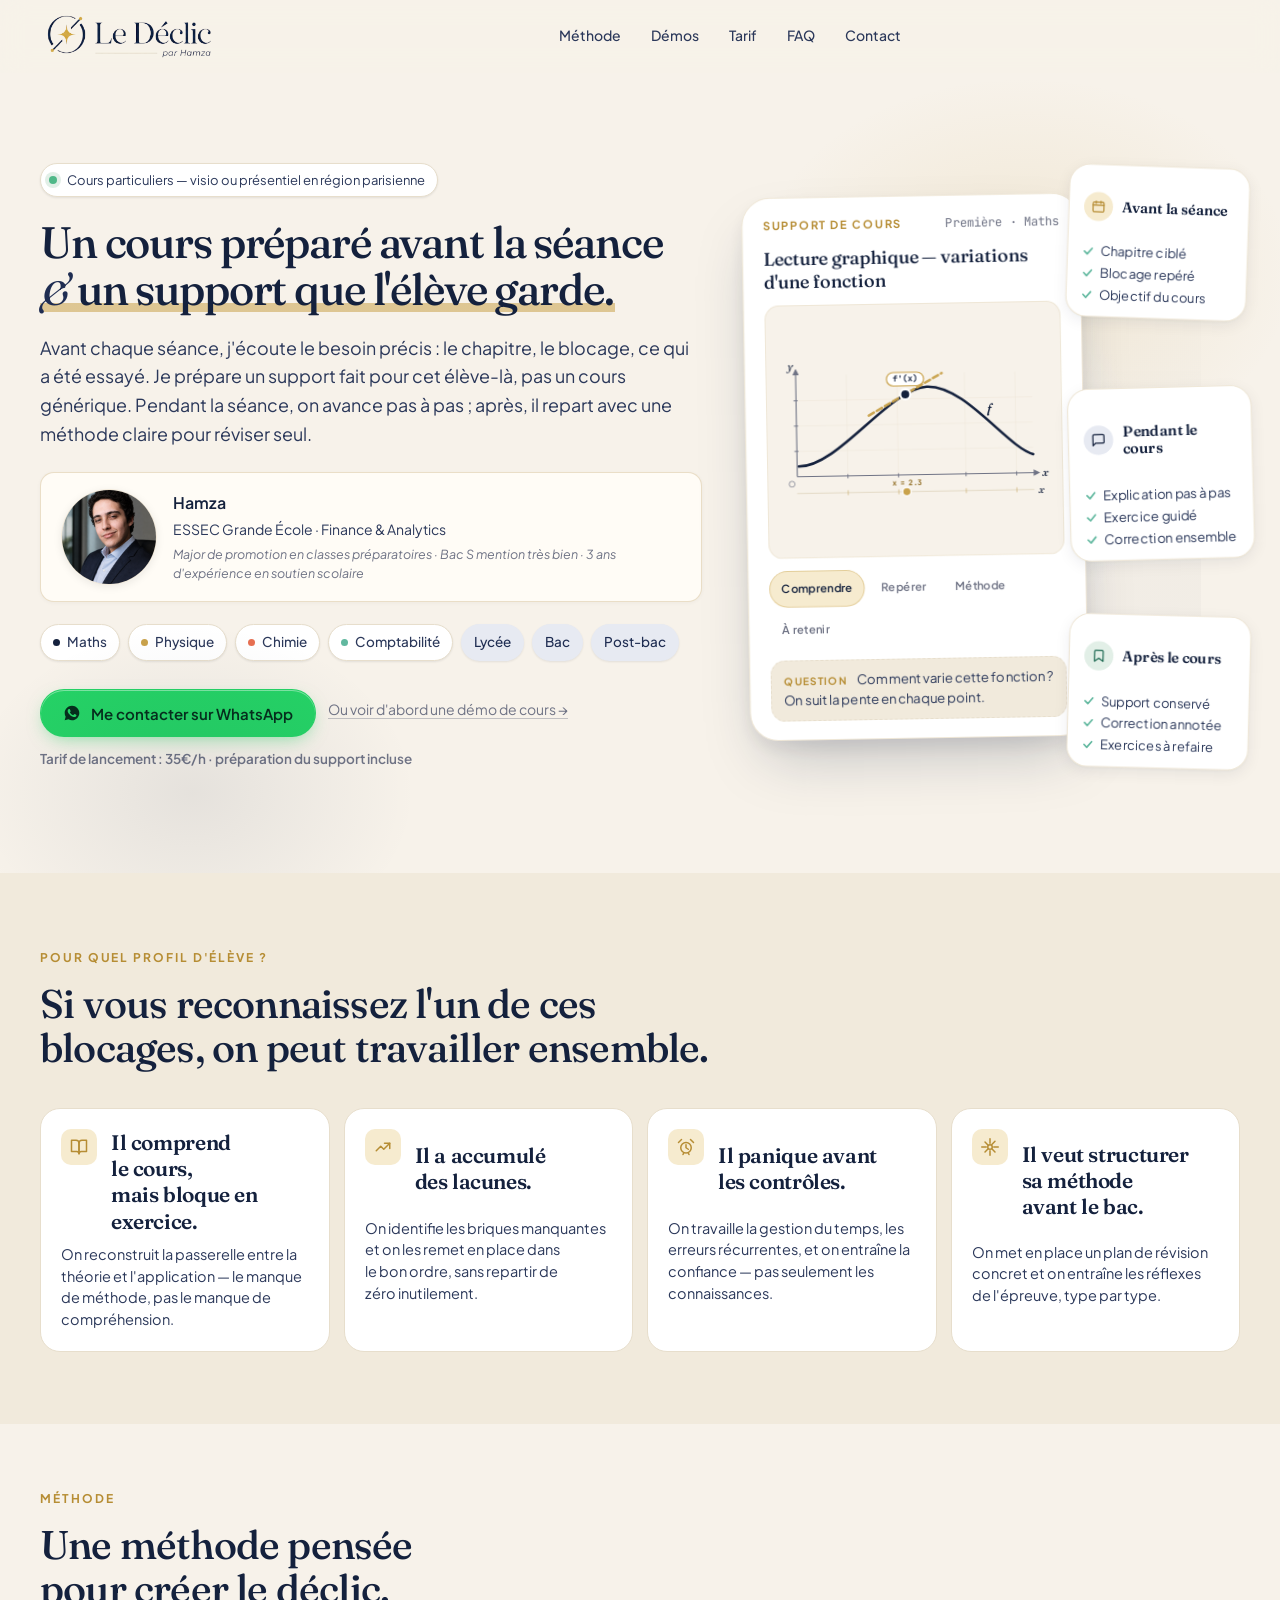
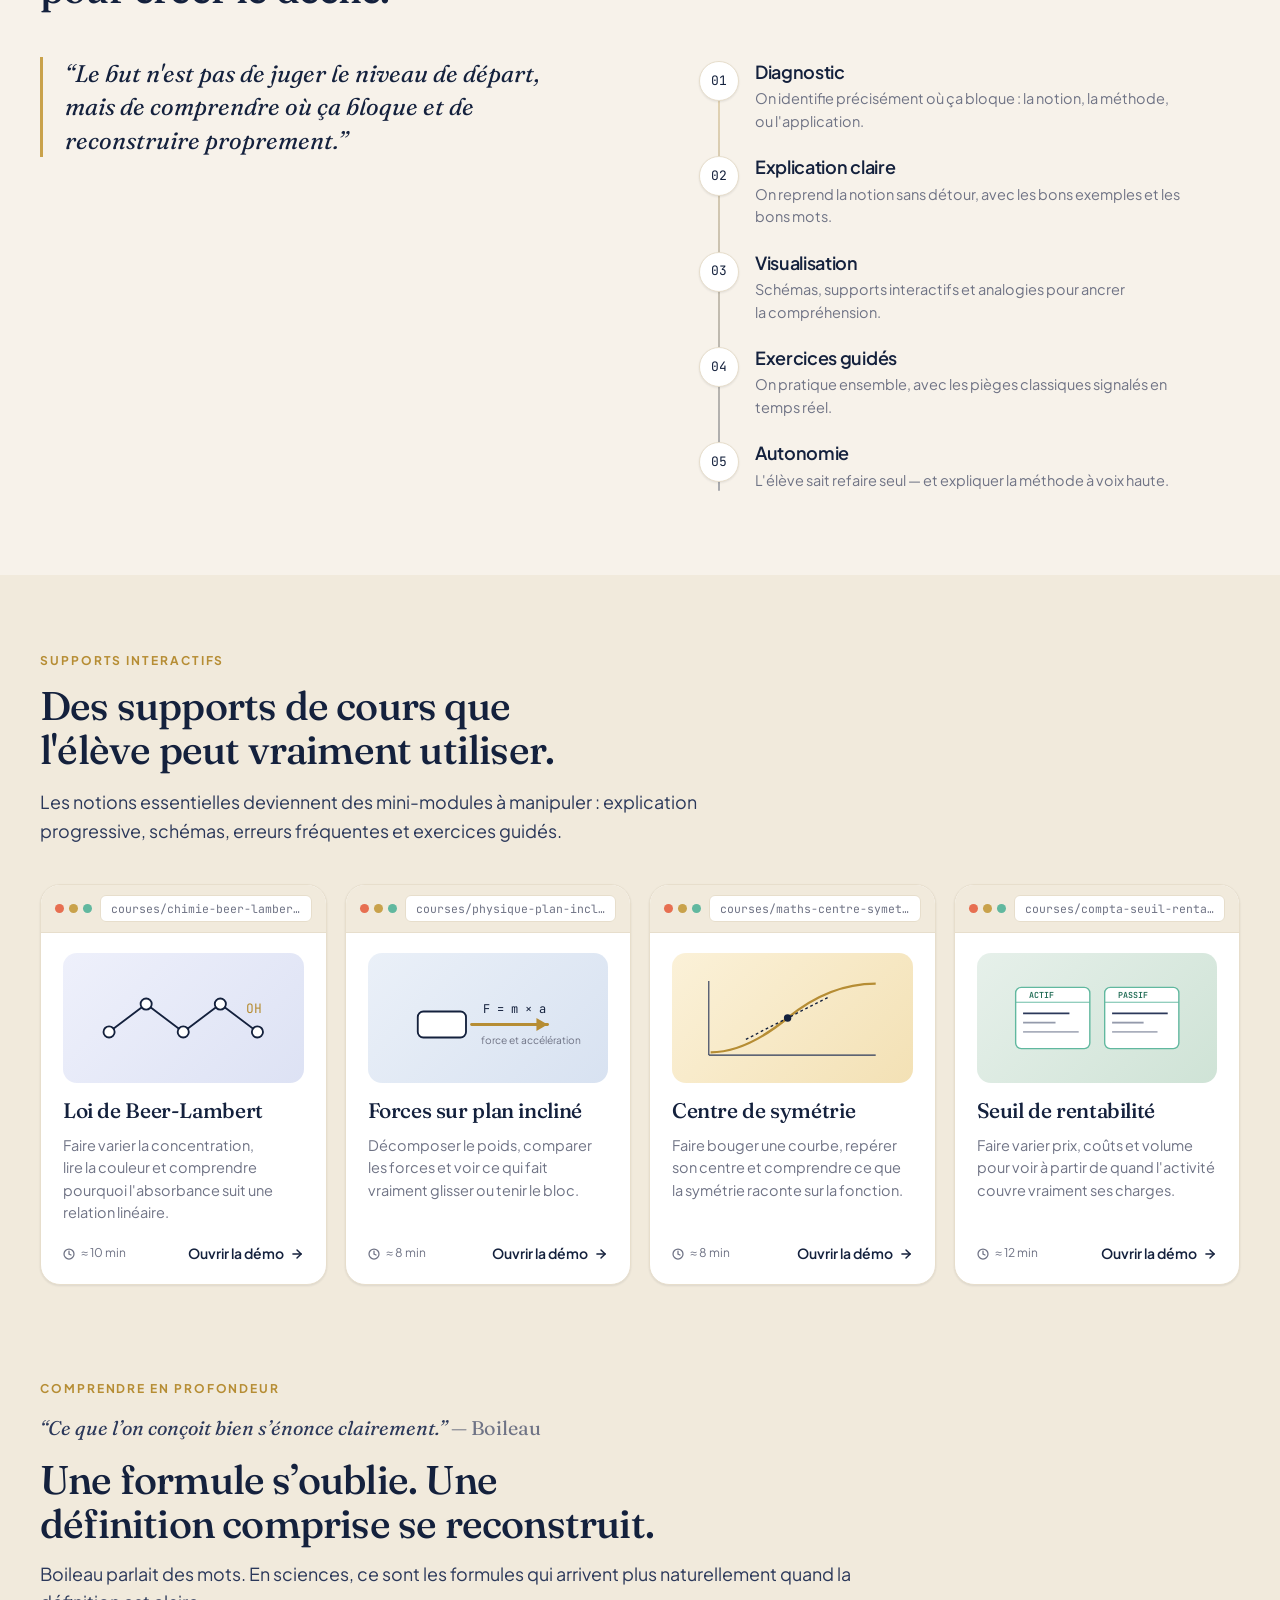
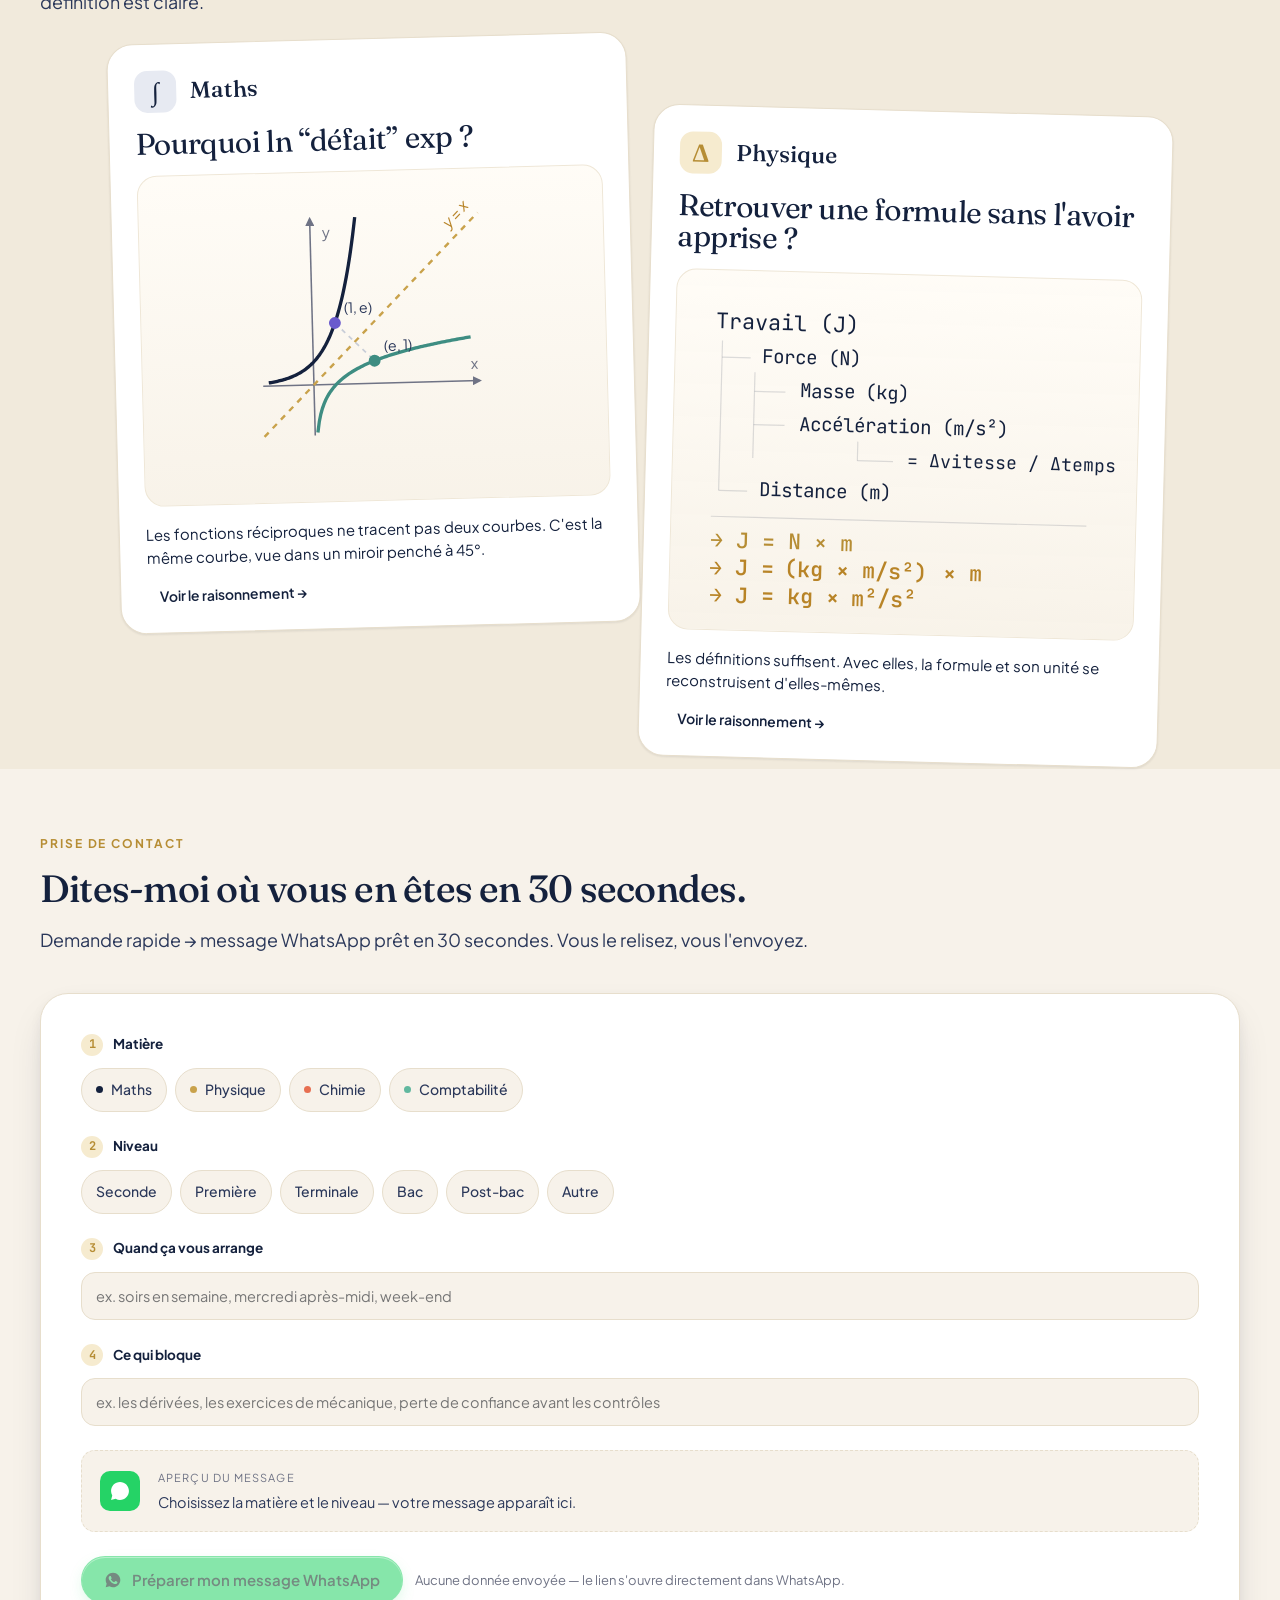
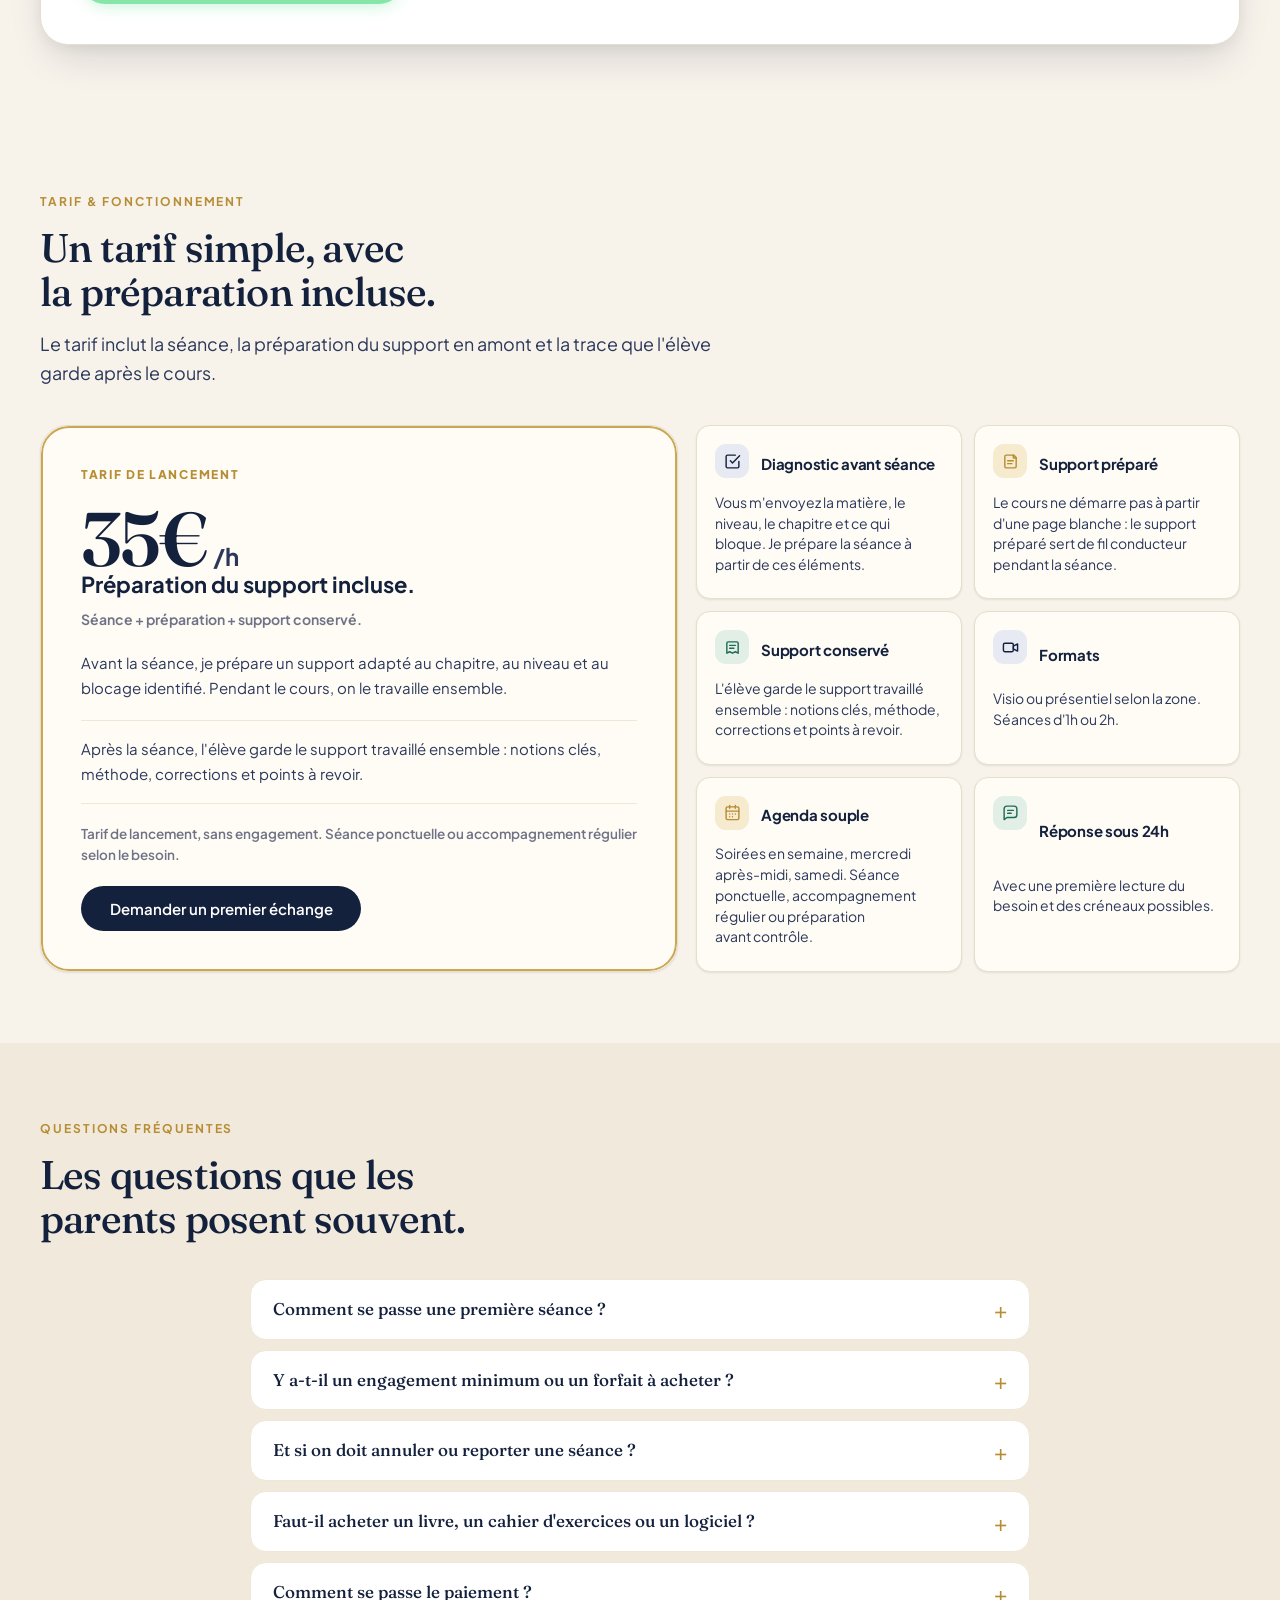
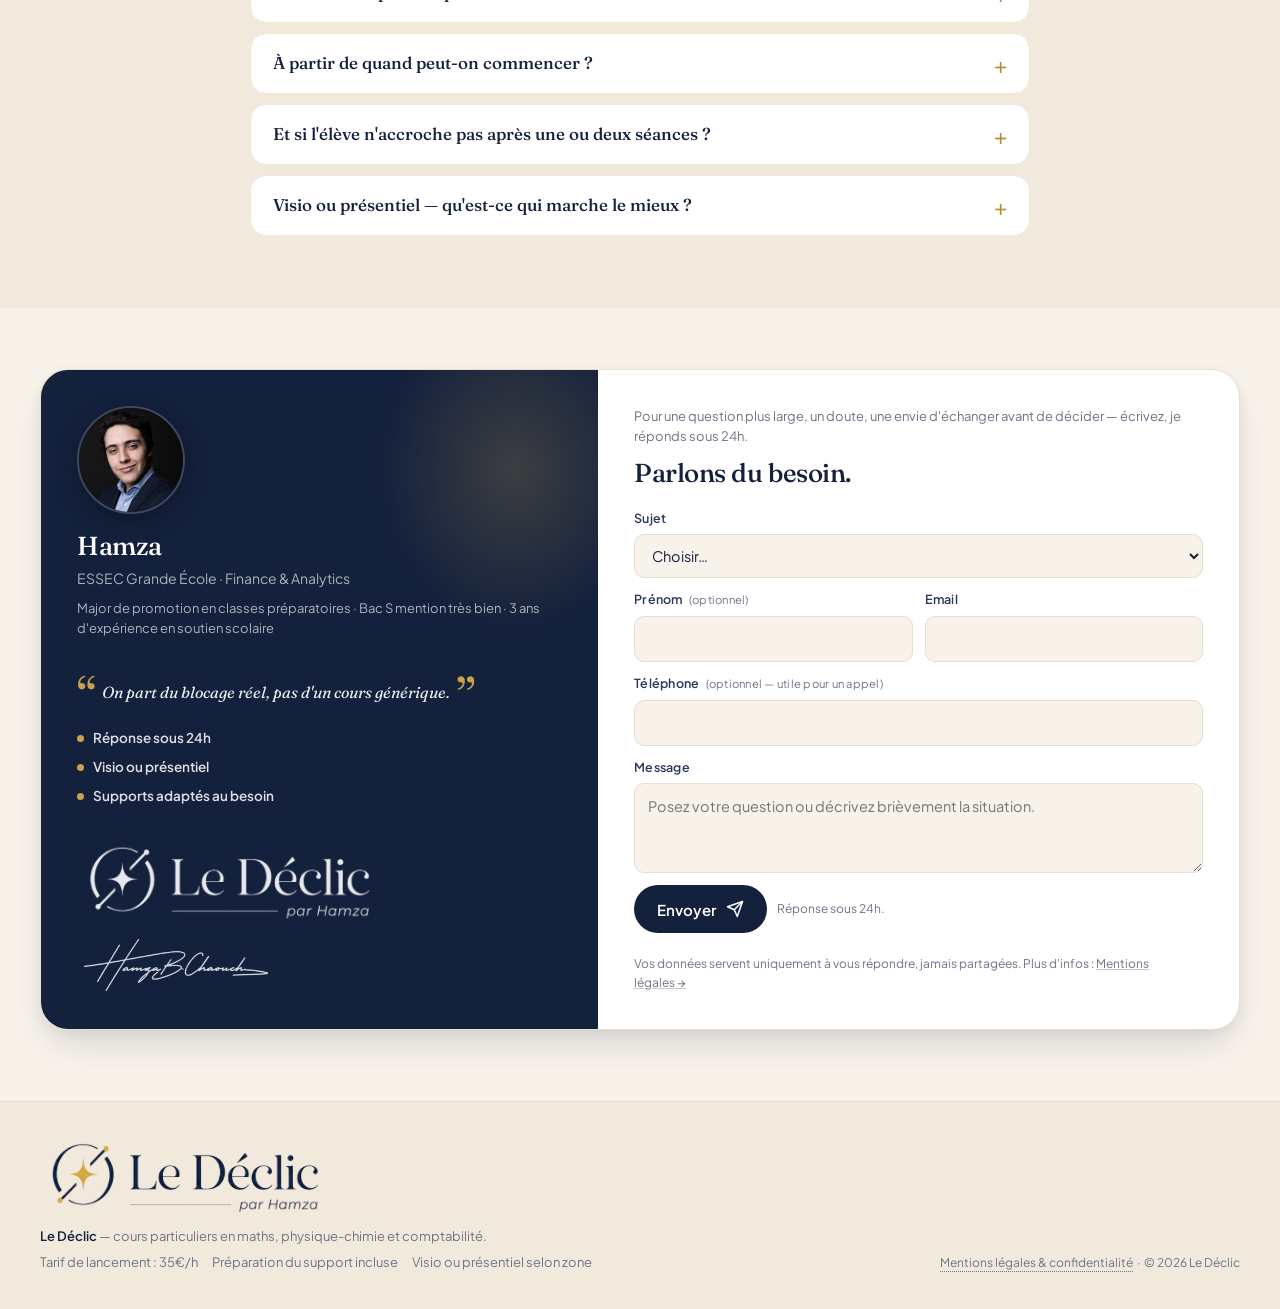
==== index.html @ e7af128c "Mobile slider fix" ====
﻿<!doctype html>
<html lang="fr">
<head>
<meta charset="utf-8">
<title>Le Déclic — cours particuliers en maths, physique-chimie & comptabilité</title>
<meta name="viewport" content="width=device-width, initial-scale=1, viewport-fit=cover">
<meta name="description" content="Le Déclic — cours particuliers en maths, physique-chimie et comptabilité pour comprendre vraiment. Lycée, bac, post-bac. Visio ou présentiel.">
<meta name="theme-color" content="#F7F2EA">
<meta name="color-scheme" content="light">
<link rel="icon" type="image/svg+xml" href="/assets/favicon.svg">
<link rel="icon" href="/favicon.ico" sizes="any">
<link rel="icon" type="image/png" sizes="96x96" href="/assets/favicon-96.png">
<link rel="icon" type="image/png" sizes="192x192" href="/assets/favicon-192.png">
<link rel="apple-touch-icon" href="/assets/app-icon.png">
<link rel="manifest" href="/site.webmanifest">

<!-- Open Graph (partage réseaux sociaux, WhatsApp, iMessage…) -->
<meta property="og:type"        content="website">
<meta property="og:title"       content="Le Déclic — cours particuliers en maths, physique-chimie & comptabilité">
<meta property="og:description" content="Cours particuliers pour comprendre vraiment. Lycée, bac, post-bac. Visio ou présentiel en région parisienne.">
<meta property="og:image"       content="https://ledeclic.eu/assets/og.png">
<meta property="og:image:width"  content="1200">
<meta property="og:image:height" content="630">
<meta property="og:url"         content="https://ledeclic.eu/">
<meta property="og:locale"      content="fr_FR">

<!-- Twitter / X Card -->
<meta name="twitter:card"        content="summary_large_image">
<meta name="twitter:title"       content="Le Déclic — cours particuliers en maths, physique-chimie & comptabilité">
<meta name="twitter:description" content="Cours particuliers pour comprendre vraiment. Lycée, bac, post-bac. Visio ou présentiel en région parisienne.">
<meta name="twitter:image"       content="https://ledeclic.eu/assets/og.png">

<link rel="canonical" href="https://ledeclic.eu/">

<link rel="preconnect" href="https://fonts.googleapis.com">
<link rel="preconnect" href="https://fonts.gstatic.com" crossorigin>
<link href="https://fonts.googleapis.com/css2?family=Fraunces:opsz,wght@9..144,400;9..144,500;9..144,600;9..144,700&family=Plus+Jakarta+Sans:wght@400;500;600;700&family=JetBrains+Mono:wght@400;500;600&display=swap" rel="stylesheet">

<style>
/* ============================================================
   DESIGN TOKENS — V2, brand: Le Déclic (navy + or sur ivoire)
   ============================================================ */
:root {
  color-scheme: light;

  --bg:           #F7F2EA;
  --bg-2:         #F1EADC;
  --surface:      #FFFFFF;

  --ink:          #14213D;   /* navy du logo */
  --ink-soft:     #2B385A;
  --muted:        #6F7385;
  --border:       #E7DECC;
  --border-soft:  #EFE7D7;

  --navy:         #14213D;
  --navy-2:       #1F2D52;
  --navy-tint:    #E7EAF2;

  --gold:         #C9A24B;
  --gold-2:       #B68D34;
  --gold-tint:    #F6EBCF;

  --green-tint:   #E2EFE7;
  --rose-tint:    #F6E6DD;
  --sky-tint:      #D9E5F2;
  --lavender-tint: #E8E0F2;
  --peach-tint:    #F6E3CD;
  --coral-tint:    #F6DAD0;
  --navy-stroke:     #A0AAC4;
  --sky-stroke:      #A8C4E3;
  --green-stroke:    #8FBFA1;
  --rose-stroke:     #D6A788;
  --gold-stroke:     #C9A24B;
  --peach-stroke:    #D9B077;
  --lavender-stroke: #BAA9D4;
  --coral-stroke:    #D89B82;
  --whatsapp:     #25D366;

  --ff-serif:  "Fraunces", "Iowan Old Style", Georgia, serif;
  --ff-sans:   "Plus Jakarta Sans", -apple-system, BlinkMacSystemFont, system-ui, sans-serif;
  --ff-mono:   "JetBrains Mono", ui-monospace, "SF Mono", Menlo, monospace;

  --r-sm: 10px; --r-md: 14px; --r-lg: 20px; --r-xl: 28px;
  --sh-sm: 0 1px 2px rgba(20,33,61,.05), 0 1px 3px rgba(20,33,61,.04);
  --sh-md: 0 4px 14px rgba(20,33,61,.07), 0 1px 3px rgba(20,33,61,.04);
  --sh-lg: 0 18px 40px -12px rgba(20,33,61,.18), 0 4px 12px rgba(20,33,61,.05);
  --sh-xl: 0 28px 60px -16px rgba(20,33,61,.26), 0 8px 18px rgba(20,33,61,.07);

  --maxw: 1320px;
  --pad: clamp(20px, 4vw, 40px);
}

*, *::before, *::after { box-sizing: border-box; }
html { -webkit-text-size-adjust: 100%; scroll-behavior: smooth; }
body {
  margin: 0;
  font-family: var(--ff-sans);
  font-size: 16px;
  line-height: 1.55;
  color: var(--ink);
  background: var(--bg);
  -webkit-font-smoothing: antialiased;
  overflow-x: hidden;
}
img, svg { display: block; max-width: 100%; }
a { color: inherit; text-decoration: none; }
button { font: inherit; color: inherit; background: none; border: 0; cursor: pointer; }
input, select, textarea { font: inherit; color: inherit; }
::selection { background: var(--navy); color: #fff; }

.wrap { width: 100%; max-width: var(--maxw); margin: 0 auto; padding: 0 var(--pad); }
@supports (padding: max(0px, env(safe-area-inset-left))) {
  .wrap {
    padding-left: max(var(--pad), env(safe-area-inset-left));
    padding-right: max(var(--pad), env(safe-area-inset-right));
  }
}

.eyebrow {
  font-size: 12px; font-weight: 700; letter-spacing: .16em;
  text-transform: uppercase; color: var(--gold-2);
}
h1, h2, h3 {
  font-family: var(--ff-serif); color: var(--ink); font-weight: 500;
  letter-spacing: -0.018em; margin: 0; text-wrap: balance;
}
h1 { font-size: clamp(34px, 5.2vw, 58px); line-height: 1.05; letter-spacing: -0.028em; }
h2 { font-size: clamp(26px, 3.4vw, 40px); line-height: 1.1; letter-spacing: -0.02em; }
h3 { font-size: clamp(18px, 1.7vw, 21px); line-height: 1.25; font-weight: 600; }
p  { margin: 0; text-wrap: pretty; }
.lead { font-size: clamp(16px, 1.4vw, 18px); color: var(--ink-soft); line-height: 1.6; }

/* ===== Buttons ===== */
.btn {
  display: inline-flex; align-items: center; gap: 10px;
  padding: 14px 22px; border-radius: 999px;
  font-weight: 600; font-size: 15px; line-height: 1;
  transition: transform .15s ease, box-shadow .25s ease, background .2s ease, color .2s ease, border-color .2s ease;
  white-space: nowrap; border: 1px solid transparent;
}
.btn:active { transform: translateY(1px); }
.btn .ico { width: 18px; height: 18px; flex: none; }

.btn-primary {
  background: var(--whatsapp); color: #052e1c;
  box-shadow: 0 6px 18px -6px rgba(37,211,102,.55), 0 1px 0 rgba(255,255,255,.4) inset;
}
.btn-primary:hover { background: #1FC95C; box-shadow: 0 10px 26px -8px rgba(37,211,102,.7); }

.btn-secondary {
  background: var(--surface); color: var(--ink);
  border-color: var(--border); box-shadow: var(--sh-sm);
}
.btn-secondary:hover { border-color: var(--ink); }

.btn-dark { background: var(--navy); color: #fff; }
.btn-dark:hover { background: var(--navy-2); }

.btn-ghost { color: var(--ink); padding: 10px 14px; font-size: 14px; font-weight: 500; }
.btn-ghost:hover { color: var(--gold-2); }

/* ===== Header ===== */
.site-header {
  position: sticky; top: 0; z-index: 50;
  background: rgba(247,242,234,.78);
  backdrop-filter: saturate(140%) blur(14px);
  -webkit-backdrop-filter: saturate(140%) blur(14px);
  border-bottom: 1px solid transparent;
  transition: border-color .2s ease, background .2s ease;
}
.site-header.scrolled { border-bottom-color: var(--border); background: rgba(247,242,234,.92); }
.site-header .wrap {
  display: flex; align-items: center; justify-content: space-between;
  height: 72px; gap: 24px;
}
.brand { display: inline-flex; align-items: center; gap: 10px; }
.brand img { height: 48px; width: auto; }
.nav-links { display: flex; gap: 2px; align-items: center; }
.nav-links a {
  padding: 8px 14px; border-radius: 999px;
  font-size: 14px; color: var(--ink-soft); font-weight: 500;
  transition: background .15s, color .15s;
}
.nav-links a:hover { background: rgba(20,33,61,.06); color: var(--ink); }
.header-cta { display: inline-flex; gap: 10px; align-items: center; }

.burger {
  display: none;
  width: 42px; height: 42px; border-radius: 12px;
  align-items: center; justify-content: center;
  border: 1px solid var(--border); background: var(--surface);
}
.burger span { display: block; width: 18px; height: 1.8px; background: var(--ink); position: relative; }
.burger span::before, .burger span::after {
  content: ""; position: absolute; left: 0; right: 0; height: 1.8px; background: var(--ink);
}
.burger span::before { top: -6px; }
.burger span::after  { top:  6px; }

@media (max-width: 880px) {
  .nav-links { display: none; }
  .header-cta .btn-ghost { display: none; }
  .burger { display: inline-flex; }
  .site-header .wrap { height: 64px; }
  .brand img { height: 38px; }
}

/* Mobile menu sheet */
.menu-sheet {
  position: fixed; inset: 0; z-index: 80;
  background: rgba(20,33,61,.45);
  backdrop-filter: blur(6px);
  display: none; align-items: flex-end;
}
.menu-sheet[open] { display: flex; animation: fadeIn .2s ease; }
.menu-sheet-card {
  width: 100%; background: var(--bg); border-radius: 24px 24px 0 0;
  padding: 24px 24px calc(28px + env(safe-area-inset-bottom));
  display: grid; gap: 4px;
}
.menu-sheet-card .row {
  display: flex; align-items: center; justify-content: space-between;
  margin-bottom: 10px;
}
.menu-sheet-card a {
  display: block; padding: 16px 14px; border-radius: 12px;
  font-size: 17px; font-weight: 500; color: var(--ink);
}
.menu-sheet-card a:hover { background: var(--surface); }
.menu-sheet-card .btn { margin-top: 14px; justify-content: center; }
.menu-sheet-card .close {
  width: 38px; height: 38px; border-radius: 10px;
  border: 1px solid var(--border); display: inline-flex; align-items: center; justify-content: center;
  background: var(--surface);
}

/* ===== Hero ===== */
.hero { padding: clamp(46px, 7vw, 92px) 0 clamp(56px, 8vw, 112px); position: relative; overflow: hidden; }
.hero::before {
  content: ""; position: absolute; inset: -10% -10% auto auto;
  width: 60%; height: 70%;
  background: radial-gradient(closest-side, rgba(201,162,75,.14), transparent 70%);
  pointer-events: none;
}
.hero::after {
  content: ""; position: absolute; left: -10%; bottom: -20%;
  width: 50%; height: 60%;
  background: radial-gradient(closest-side, rgba(20,33,61,.08), transparent 70%);
  pointer-events: none;
}
.hero .wrap {
  display: grid; grid-template-columns: 1.35fr 1fr;
  gap: clamp(24px, 4vw, 48px); align-items: center; position: relative;
}
.hero-text { min-width: 0; }
@media (max-width: 860px) { .hero .wrap { grid-template-columns: 1fr; } }
.hero h1 { font-size: clamp(31px, 3.65vw, 44px); line-height: 1.08; letter-spacing: -0.026em; }
.hero h1 em { font-style: italic; font-weight: 400; color: var(--navy-2); }
@media (min-width: 1081px) {
  .hero h1 .h1-main,
  .hero h1 .h1-stress {
    white-space: nowrap;
  }
}
.hero h1 .h1-stress {
  background-image: linear-gradient(
    to bottom,
    transparent calc(100% - 0.30em),
    rgba(201,162,75,.55) calc(100% - 0.30em),
    rgba(201,162,75,.55) calc(100% - 0.08em),
    transparent calc(100% - 0.08em)
  );
  padding: 0 1px;
}
@media (max-width: 720px) {
  .hero { padding-top: 42px; }
  .hero h1 { font-size: clamp(32px, 9vw, 42px); }
  .hero h1 .h1-main,
  .hero h1 .h1-stress { white-space: normal; }
}

.hero-eyebrow {
  display: inline-flex; align-items: center; gap: 10px;
  padding: 6px 12px 6px 8px; background: var(--surface);
  border: 1px solid var(--border); border-radius: 999px;
  box-shadow: var(--sh-sm); margin-bottom: 22px;
  font-size: 13px; color: var(--ink-soft);
}
.hero-eyebrow .dot {
  width: 8px; height: 8px; border-radius: 50%;
  background: #4FB888; box-shadow: 0 0 0 4px var(--green-tint);
}
.hero-sub { margin-top: 20px; max-width: 56ch; }

.badges { display: flex; flex-wrap: wrap; gap: 8px; margin-top: 26px; }
.badge {
  padding: 7px 12px; border-radius: 999px;
  background: var(--surface); border: 1px solid var(--border);
  font-size: 13.5px; color: var(--ink-soft); font-weight: 500;
  display: inline-flex; align-items: center; gap: 7px; box-shadow: var(--sh-sm);
}
.badge.lvl { background: var(--navy-tint); border-color: transparent; color: var(--navy-2); }
.badge .swatch { width: 7px; height: 7px; border-radius: 50%; }

/* Author card (V3 hero) */
.author-card {
  display: flex; align-items: center; gap: 16px;
  margin-top: 24px;
  padding: 16px 20px;
  background: #FFFCF6;
  border: 1px solid rgba(184,152,90,.30);
  border-radius: 14px;
  box-shadow: 0 1px 4px rgba(0,0,0,.04);
  max-width: 56ch;
}
.author-card img {
  width: 96px; height: 96px; border-radius: 50%;
  object-fit: cover; flex-shrink: 0;
  border: 1px solid rgba(184,152,90,.20);
  box-shadow: 0 2px 8px rgba(0,0,0,.08);
}
.author-card-text { display: flex; flex-direction: column; gap: 3px; }
.author-card-name {
  font-family: 'Plus Jakarta Sans', sans-serif;
  font-weight: 600; font-size: 16px; color: var(--ink);
}
.author-card-role {
  font-family: 'Plus Jakarta Sans', sans-serif;
  font-weight: 400; font-size: 14px; color: var(--ink-soft);
}
.author-card-detail {
  font-family: 'Plus Jakarta Sans', sans-serif;
  font-weight: 400; font-size: 12.5px;
  color: var(--muted); font-style: italic; margin-top: 1px;
}
@media (max-width: 600px) {
  .author-card { padding: 14px 16px; gap: 14px; }
  .author-card img { width: 72px; height: 72px; }
  .author-card-name { font-size: 15px; }
  .author-card-role { font-size: 13px; }
  .author-card-detail { font-size: 12px; }
}

.hero-cta { display: flex; flex-wrap: wrap; gap: 12px; margin-top: 28px; }
.hero-rate {
  margin-top: 12px;
  font-size: 13.5px;
  color: var(--muted);
  font-weight: 600;
}

/* Hero stage (V3 — preparation lifecycle) */
.hero-stage {
  position: relative;
  height: clamp(460px, 56vw, 580px);
  perspective: 1400px;
  transform-style: preserve-3d;
  width: min(100%, 560px);
  justify-self: end;
}
.hero-stage::before {
  content: ""; position: absolute; inset: 6% 8% 6% 0;
  background:
    radial-gradient(closest-side, rgba(255,255,255,.55), transparent 75%),
    linear-gradient(180deg, transparent 0%, rgba(20,33,61,.03) 100%);
  border-radius: 32px;
  pointer-events: none;
}

/* Central support card */
.support-card {
  position: absolute;
  left: 0; top: 4%; bottom: 4%;
  right: clamp(150px, 32%, 200px);
  background: var(--surface);
  border: 1px solid var(--border-soft);
  border-radius: var(--r-xl);
  box-shadow: var(--sh-xl);
  padding: 18px 20px;
  display: flex; flex-direction: column;
  gap: 12px;
  transform:
    rotateX(var(--hero-rx, 0deg))
    rotateY(var(--hero-ry, 0deg))
    rotate(-1deg)
    translateZ(24px);
  transform-style: preserve-3d;
  transition: transform .35s cubic-bezier(.2,.7,.2,1), box-shadow .25s ease;
  will-change: transform;
}
.support-card:hover { box-shadow: 0 36px 70px -18px rgba(20,33,61,.32), 0 10px 20px rgba(20,33,61,.08); }
.sc-head {
  display: flex; align-items: baseline; justify-content: space-between; gap: 12px;
}
.sc-label {
  font-size: 11px; font-weight: 700; letter-spacing: .14em;
  text-transform: uppercase; color: var(--gold-2);
}
.sc-meta { font-size: 12px; color: var(--muted); font-family: var(--ff-mono); }
.sc-title {
  font-family: var(--ff-serif);
  font-size: clamp(15px, 1.4vw, 18px);
  font-weight: 500; line-height: 1.25; letter-spacing: -0.01em;
  margin: 0; color: var(--ink);
}
.sc-canvas {
  flex: 1; min-height: 0;
  background: var(--bg);
  border: 1px solid var(--border-soft);
  border-radius: var(--r-md);
  padding: 10px 12px;
  display: flex; align-items: center; justify-content: center;
  position: relative; overflow: hidden;
}
.sc-canvas svg { width: 100%; height: 100%; max-height: 200px; }
.sc-steps {
  display: flex; gap: 4px; align-items: center; flex-wrap: wrap;
}
.sc-step {
  font-size: 11px; font-weight: 600; letter-spacing: .02em;
  color: var(--muted); padding: 6px 11px; border-radius: 999px;
  background: transparent; border: 1px solid transparent;
  font-family: inherit; cursor: pointer;
  transition: color .2s, background .2s, border-color .2s;
  /* Touch target minimum */
  min-height: 36px; display: inline-flex; align-items: center;
}
.sc-step:hover { color: var(--ink); }
.sc-step:focus-visible { outline: 2px solid var(--gold); outline-offset: 2px; }
.sc-step.active {
  color: var(--ink); background: var(--gold-tint);
  border-color: rgba(201,162,75,.4);
}

/* SVG layers — fade transition between states */
.hl-layer { transition: opacity .55s ease; }
.hl-layer[data-hidden="true"] { opacity: 0; pointer-events: none; }
/* Default hidden layers before JS runs (state 0 = Comprendre) */
.hl-layer[data-layer="zones"],
.hl-layer[data-layer="max"],
.hl-layer[data-layer="pulse"] { opacity: 0; }
@media (prefers-reduced-motion: reduce) {
  .hl-layer { transition: none; }
}
.sc-keypoint {
  background: var(--bg-2);
  border: 1px dashed var(--border);
  border-radius: var(--r-md);
  padding: 10px 12px;
  font-size: 13px; color: var(--ink-soft); line-height: 1.45;
}
.sc-keypoint-label {
  display: inline-block;
  font-size: 10px; font-weight: 700; letter-spacing: .12em;
  text-transform: uppercase; color: var(--gold-2);
  margin-right: 8px;
}

/* Satellite cards */
.sat {
  position: absolute; right: 0;
  width: clamp(140px, 16vw, 175px);
  background: var(--surface);
  border: 1px solid var(--border-soft);
  border-radius: var(--r-lg);
  box-shadow: var(--sh-md);
  padding: 13px 14px 12px;
  display: flex; flex-direction: column; gap: 8px;
  transform-style: preserve-3d;
  transition: box-shadow .25s ease, transform .25s ease;
  will-change: transform;
}
.sat:hover { box-shadow: var(--sh-lg); }
.sat-head { display: flex; align-items: center; gap: 9px; }
.sat-ico {
  width: 28px; height: 28px; border-radius: 50%;
  display: inline-flex; align-items: center; justify-content: center; flex: none;
}
.sat-ico svg { width: 14px; height: 14px; }
.sat-title {
  font-family: var(--ff-serif);
  font-size: 14px; font-weight: 600;
  color: var(--ink); line-height: 1.2;
}
.sat-list {
  margin: 0; padding: 0; list-style: none;
  display: flex; flex-direction: column; gap: 4px;
}
.sat-list li {
  font-size: 12.5px; line-height: 1.35; color: var(--ink-soft);
  display: flex; align-items: flex-start; gap: 6px;
}
.sat-list li::before {
  content: ""; width: 11px; height: 11px; flex: none; margin-top: 3px;
  background-image: url("data:image/svg+xml;utf8,<svg xmlns='http://www.w3.org/2000/svg' viewBox='0 0 24 24' fill='none' stroke='%2361B89F' stroke-width='3.5' stroke-linecap='round' stroke-linejoin='round'><polyline points='4 12 10 18 20 6'/></svg>");
  background-repeat: no-repeat; background-size: contain;
}
.sat-summary { display: none; font-size: 12.5px; color: var(--ink-soft); line-height: 1.4; }

.sat-avant {
  top: 0;
  transform:
    rotateX(var(--hero-rx-small, 0deg))
    rotateY(var(--hero-ry-small, 0deg))
    rotate(2deg)
    translateZ(46px);
}
.sat-avant .sat-ico { background: var(--gold-tint); color: var(--gold-2); }
.sat-pendant {
  top: calc(50% - 75px);
  transform:
    rotateX(var(--hero-rx-small, 0deg))
    rotateY(var(--hero-ry-small, 0deg))
    rotate(-1.5deg)
    translateZ(72px);
}
.sat-pendant .sat-ico { background: var(--navy-tint); color: var(--navy); }
.sat-apres {
  bottom: 0;
  transform:
    rotateX(var(--hero-rx-small, 0deg))
    rotateY(var(--hero-ry-small, 0deg))
    rotate(1.5deg)
    translateZ(54px);
}
.sat-apres .sat-ico { background: var(--green-tint); color: #1f6b54; }

@media (prefers-reduced-motion: reduce) {
  .support-card, .sat { transform: none !important; }
}

@media (max-width: 860px) {
  .hero-stage {
    height: auto; display: flex; flex-direction: column; gap: 12px;
    width: 100%; max-width: 480px;
    justify-self: center; margin: 4px auto 0;
  }
  .support-card {
    position: relative; left: auto; right: auto; top: auto; bottom: auto;
    transform: none; min-height: 340px;
  }
  .sat {
    position: relative; right: auto; top: auto; bottom: auto;
    width: 100%; transform: none;
  }
  .sat-list { display: none; }
  .sat-summary { display: block; }
  .sat-title { font-size: 15px; }
}

@media (max-width: 600px) {
  .support-card { padding: 14px 16px; min-height: 320px; }
  .sc-title { font-size: 15px; }
  .sc-keypoint { font-size: 12.5px; }
}

/* ===== Section shell ===== */
section { position: relative; }
.section { padding: clamp(48px, 5.6vw, 76px) 0; }
.section.alt { background: var(--bg-2); }
.section.alt + .section.alt { padding-top: clamp(8px, 2vw, 24px); }
.section.alt + .section:not(.alt) { padding-top: clamp(40px, 4.8vw, 64px); }
.section-head { max-width: 720px; margin-bottom: clamp(24px, 3.2vw, 38px); }
.section-head .eyebrow { margin-bottom: 14px; display: inline-block; }
.section-head p { margin-top: 16px; }
.qual-head { max-width: none; }
.qual-head h2 { font-size: clamp(28px, 3vw, 38px); white-space: nowrap; }
@media (max-width: 1080px) { .qual-head h2 { white-space: normal; } }

/* ===== Qualification builder ===== */
.qual {
  background: var(--surface); border: 1px solid var(--border);
  border-radius: var(--r-xl); padding: clamp(24px, 4vw, 40px);
  box-shadow: var(--sh-lg); display: grid; gap: 24px; position: relative;
}
.qual-row { display: grid; gap: 12px; }
.qual-row .label {
  display: flex; align-items: center; gap: 10px;
  font-size: 13.5px; font-weight: 700; color: var(--ink);
}
.qual-row .label .step {
  display: inline-flex; align-items: center; justify-content: center;
  width: 22px; height: 22px; border-radius: 50%;
  background: var(--gold-tint); color: var(--gold-2);
  font-family: var(--ff-mono); font-size: 12px; font-weight: 700;
}
.chips { display: flex; flex-wrap: wrap; gap: 8px; }
.chip {
  padding: 10px 14px; border-radius: 999px;
  border: 1px solid var(--border); background: var(--bg);
  font-size: 14px; font-weight: 500; color: var(--ink-soft);
  transition: all .15s ease;
  display: inline-flex; align-items: center; gap: 8px;
  min-height: 44px;
}
.chip:hover { border-color: var(--ink-soft); color: var(--ink); }
.chip[aria-pressed="true"] {
  background: var(--gold-tint); color: var(--ink); border-color: rgba(201,162,75,.65);
  box-shadow: var(--sh-sm);
}
.chip[aria-pressed="true"] .dot { background: var(--gold-2); }
.chip .dot { width: 7px; height: 7px; border-radius: 50%; background: var(--muted); }

@media (max-width: 600px) {
  /* Flex 2-col : si nombre impair, la dernière pill se centre naturellement (justify-content) */
  .chips {
    display: flex; flex-wrap: wrap;
    justify-content: center;
    gap: 8px;
  }
  .chip {
    flex: 1 1 calc(50% - 4px);
    max-width: calc(50% - 4px);
    justify-content: center;
    padding: 9px 12px;
    font-size: 13.5px;
    min-height: 40px;
    gap: 6px;
  }
}
@media (max-width: 420px) {
  .chip {
    font-size: 12.5px;
    padding: 8px 10px;
    min-height: 38px;
  }
}

.qual-input {
  width: 100%; padding: 12px 14px;
  background: var(--bg); border: 1px solid var(--border);
  border-radius: var(--r-md); font-size: 14.5px; color: var(--ink);
  outline: none; transition: border-color .15s;
}
.qual-input:focus { border-color: var(--navy); background: var(--surface); }

.qual-preview {
  --preview-space: 18px;
  background: var(--bg); border: 1px dashed var(--border);
  border-radius: var(--r-md); padding: 18px var(--preview-space);
  font-size: 14.5px; color: var(--ink-soft); line-height: 1.55;
  display: flex; gap: var(--preview-space); align-items: center;
}
.qual-preview .ico {
  flex: none; width: 40px; height: 40px;
  display: inline-flex; align-items: center; justify-content: center;
  border-radius: 10px; background: var(--whatsapp); color: #fff;
}
.qual-preview .ico svg { width: 22px; height: 22px; transform: none; }
.qual-action { display: flex; flex-wrap: wrap; gap: 12px; align-items: center; }
.qual-action .helper { font-size: 13px; color: var(--muted); }

/* ===== Profil cards ===== */
.profils {
  display: grid; grid-template-columns: repeat(auto-fit, minmax(230px, 1fr));
  gap: 14px;
}
.profil {
  background: var(--surface); border: 1px solid var(--border);
  border-radius: var(--r-lg); padding: 20px;
  display: grid;
  grid-template-columns: auto 1fr;
  gap: 10px 14px;
  align-items: start;
  transition: transform .2s, border-color .2s, box-shadow .25s;
}
.profil:hover { transform: translateY(-2px); border-color: var(--gold); box-shadow: var(--sh-md); }
.profil .icon {
  width: 36px; height: 36px; border-radius: 10px;
  display: inline-flex; align-items: center; justify-content: center;
  background: var(--gold-tint); color: var(--gold-2);
  grid-row: 1; grid-column: 1;
}
.profil h3 {
  grid-row: 1; grid-column: 2;
  align-self: center;
}
.profil p {
  font-size: 14.5px; color: var(--ink-soft); line-height: 1.5;
  grid-column: 1 / -1;
}

/* ===== Démos cards ===== */
.demo-grid {
  display: grid; grid-template-columns: repeat(auto-fit, minmax(min(280px, 100%), 1fr));
  gap: 18px;
}
.demo {
  background: var(--surface); border: 1px solid var(--border);
  border-radius: var(--r-lg); overflow: hidden;
  display: flex; flex-direction: column; box-shadow: var(--sh-sm);
  transition: transform .2s ease, box-shadow .25s ease;
}
.demo:hover { transform: translateY(-3px); box-shadow: var(--sh-lg); }
.demo-chrome {
  display: flex; align-items: center; gap: 8px;
  padding: 10px 14px; background: var(--bg-2);
  border-bottom: 1px solid var(--border);
}
.demo-chrome .dots { display: inline-flex; gap: 5px; }
.demo-chrome .dots i { width: 9px; height: 9px; border-radius: 50%; background: #d8cdb8; }
.demo-chrome .dots i:nth-child(1) { background: #E76F51; }
.demo-chrome .dots i:nth-child(2) { background: var(--gold); }
.demo-chrome .dots i:nth-child(3) { background: #61B89F; }
.demo-chrome .addr {
  flex: 1; font-family: var(--ff-mono); font-size: 11.5px; color: var(--muted);
  background: var(--surface); border: 1px solid var(--border);
  border-radius: 6px; padding: 4px 10px;
  text-align: center; overflow: hidden; white-space: nowrap; text-overflow: ellipsis;
}
.demo-body { padding: 20px 22px 18px; display: flex; flex-direction: column; gap: 10px; flex: 1; }
.demo-thumb {
  height: 130px; border-radius: var(--r-md);
  position: relative; overflow: hidden; margin-bottom: 4px;
  display: flex; align-items: center; justify-content: center;
}
.demo-thumb.chem { background: linear-gradient(135deg, #EEF0FB 0%, #DDE2F4 100%); }
.demo-thumb.physics { background: linear-gradient(135deg, #EAF0F8 0%, #D8E2F1 100%); }
.demo-thumb.math { background: linear-gradient(135deg, #FBF1D8 0%, #F3E1B5 100%); }
.demo-thumb.acc  { background: linear-gradient(135deg, #E6F0EA 0%, #CFE3D6 100%); }
.demo h3 { font-family: var(--ff-serif); font-weight: 500; }
.demo p { font-size: 14.5px; color: var(--muted); }
.demo-cta {
  margin-top: auto; display: flex; align-items: center; justify-content: space-between;
  padding-top: 8px;
}
.demo-cta button {
  font-size: 14px; font-weight: 600; color: var(--navy);
  display: inline-flex; align-items: center; gap: 6px;
  padding: 10px 14px; border-radius: 8px; margin: -10px -14px -10px 0;
  min-height: 44px;
}
.demo-cta button:hover { background: var(--navy-tint); }
.demo-cta button svg { transition: transform .2s; }
.demo-cta button:hover svg { transform: translateX(2px); }
.demo-meta { font-size: 12px; color: var(--muted); display: inline-flex; align-items: center; gap: 6px; }
.demo-thumb svg { width: 100%; height: 100%; padding: 14px; }

/* ===== Method timeline ===== */
.method { display: grid; grid-template-columns: 1.1fr 1fr; gap: clamp(28px, 5vw, 64px); align-items: flex-start; }
@media (max-width: 880px) { .method { grid-template-columns: 1fr; } }
.method-quote {
  font-family: var(--ff-serif); font-size: clamp(20px, 2.1vw, 24px);
  line-height: 1.4; font-style: italic; color: var(--ink);
  border-left: 3px solid var(--gold); padding-left: 22px; margin-top: 8px;
}
.timeline { list-style: none; margin: 0; padding: 0; position: relative; counter-reset: step; }
.timeline::before {
  content: ""; position: absolute; left: 19px; top: 12px; bottom: 12px;
  width: 2px;
  background: linear-gradient(180deg, var(--gold), var(--navy));
  opacity: .35; border-radius: 2px;
}
.timeline li { position: relative; padding: 12px 0 12px 56px; counter-increment: step; }
.timeline li::before {
  content: counter(step, decimal-leading-zero);
  position: absolute; left: 0; top: 12px;
  width: 40px; height: 40px;
  background: var(--surface); border: 1px solid var(--border);
  border-radius: 50%;
  display: inline-flex; align-items: center; justify-content: center;
  font-family: var(--ff-mono); font-size: 13px; color: var(--ink);
  box-shadow: var(--sh-sm);
}
.timeline li h3 {
  font-size: 18px; font-weight: 600;
  font-family: var(--ff-sans); margin-bottom: 4px;
}
.timeline li p { font-size: 14.5px; color: var(--muted); }
.timeline li:hover::before { border-color: var(--gold); color: var(--gold-2); }

/* ===== Subjects ===== */
.subject-section {
  display: grid;
  gap: 28px;
}
.subject-kicker {
  max-width: 74ch;
  display: grid;
  gap: 14px;
}
.subject-quote {
  font-family: var(--ff-serif);
  font-style: italic;
  font-size: clamp(17px, 1.55vw, 20px);
  color: var(--ink-soft);
}
.subject-quote cite {
  font-style: normal;
  color: var(--muted);
}
.subject-subtitle {
  max-width: 70ch;
}
.subject-grid {
  display: grid;
  grid-template-columns: repeat(2, minmax(320px, 520px));
  justify-content: center;
  gap: 28px;
  align-items: start;
}
@media (min-width: 1081px) {
  .subject-card:first-child {
    transform: rotate(-1.5deg);
    transform-origin: top left;
  }
  .subject-card:last-child {
    transform: translateY(72px) rotate(1.5deg);
    transform-origin: top right;
  }
}
@media (max-width: 1080px) {
  .subject-grid { grid-template-columns: 1fr; }
}
.subject-card {
  background: var(--surface);
  border: 1px solid var(--border);
  border-radius: 26px;
  padding: 26px;
  box-shadow: var(--sh-sm);
  display: grid;
  gap: 16px;
  transition: border-color .2s, box-shadow .25s;
}
.subject-card:hover {
  border-color: rgba(201,162,75,.55);
  box-shadow: var(--sh-md);
}
.subject-head {
  display: flex;
  align-items: center;
  justify-content: flex-start;
  gap: 14px;
}
.subject-badge {
  width: 42px;
  height: 42px;
  border-radius: 13px;
  display: inline-flex;
  align-items: center;
  justify-content: center;
  flex: none;
}
.subject-badge svg {
  width: 21px;
  height: 21px;
}
.subject-badge.math-symbol {
  font-family: var(--ff-serif);
  font-size: 26px;
  font-weight: 600;
  line-height: 1;
}
.subject-card[data-subject="Physique"] .subject-badge svg {
  width: 22px;
  height: 22px;
}
.subject-card[data-subject="Maths"] .subject-badge { background: var(--navy-tint); color: var(--navy); }
.subject-card[data-subject="Physique"] .subject-badge { background: var(--gold-tint); color: var(--gold-2); }
.subject-card[data-subject="Chimie"] .subject-badge { background: var(--rose-tint); color: #A64B36; }
.subject-card[data-subject="Comptabilité"] .subject-badge { background: var(--green-tint); color: #1f6b54; }
.subject-name {
  font-family: var(--ff-serif);
  font-size: 23px;
  font-weight: 500;
  color: var(--ink);
}
.subject-hook {
  font-family: var(--ff-serif);
  font-size: clamp(28px, 2.35vw, 34px);
  line-height: 1.04;
  letter-spacing: -0.02em;
  color: var(--ink);
}
.subject-visual {
  min-height: 242px;
  border-radius: 20px;
  border: 1px solid var(--border-soft);
  background: linear-gradient(180deg, rgba(255,252,246,.92) 0%, rgba(247,241,230,.88) 100%);
  padding: 18px;
  overflow: hidden;
  display: flex;
  align-items: center;
  justify-content: center;
}
.subject-visual svg {
  width: 100%;
  height: 100%;
}
.subject-resolution {
  font-size: 15px;
  line-height: 1.56;
  color: var(--ink);
}
.subject-toggle {
  display: inline-flex;
  align-items: center;
  gap: 6px;
  width: fit-content;
  max-width: 100%;
  padding: 8px 12px;
  margin: -8px -12px -8px 0;
  border-radius: 8px;
  border: 0;
  background: transparent;
  color: var(--navy);
  font-size: 14px;
  font-weight: 600;
}
.subject-toggle:hover {
  color: var(--navy);
  background: var(--navy-tint);
}
.subject-toggle:focus-visible {
  outline: 2px solid var(--gold);
  outline-offset: 4px;
  border-radius: 10px;
}
.subject-detail {
  border-top: 1px solid var(--border-soft);
  padding-top: 14px;
  display: none;
}
.subject-card[data-open="true"] .subject-detail { display: grid; }
.subject-detail-title {
  font-family: var(--ff-serif);
  font-size: 20px;
  line-height: 1.18;
  color: var(--ink);
}
.subject-detail-body {
  display: grid;
  gap: 12px;
}
.subject-detail-body p,
.subject-detail-body li {
  font-size: 14.5px;
  line-height: 1.62;
  color: var(--ink-soft);
}
.subject-detail-body ul {
  margin: 0;
  padding-left: 18px;
}
.subject-detail-body strong { color: var(--ink); }
.subject-math {
  display: flex;
  flex-direction: column;
  gap: 8px;
}
.subject-formulas {
  background: var(--bg);
  border: 1px solid var(--border-soft);
  border-radius: 16px;
  padding: 12px 14px;
  display: grid;
  gap: 6px;
}
.subject-formulas code {
  font-family: var(--ff-mono);
  font-size: 13px;
  color: var(--ink);
  white-space: pre-wrap;
}
.visual-tree,
.visual-flow,
.visual-ledger {
  width: 100%;
  height: 100%;
}
.visual-tree text,
.visual-flow text,
.visual-ledger text,
.visual-mirror text {
  font-family: var(--ff-sans);
}
.visual-mirror,
.visual-tree {
  width: 100%;
  height: 100%;
}
.visual-tree {
  overflow: visible;
}
.visual-flow .visual-pill,
.visual-ledger .visual-pill,
.visual-mirror .visual-pill {
  fill: rgba(255,255,255,.92);
  stroke: rgba(201,162,75,.35);
}
.visual-tree text {
  font-family: var(--ff-mono);
  font-weight: 400;
}
.visual-tree .tree-structure {
  fill: #B9BEC9;
}
.visual-tree .tree-label {
  fill: var(--ink);
}
.visual-tree .tree-final {
  fill: var(--gold-2);
  font-weight: 500;
}
.visual-tree .tree-final-accent {
  fill: #B88427;
  font-weight: 600;
}
.visual-tree .tree-separator {
  stroke: rgba(20,33,61,.14);
  stroke-width: 1;
}
.visual-tree .branch,
.visual-flow .branch,
.visual-ledger .branch,
.visual-mirror .branch {
  stroke: rgba(20,33,61,.26);
  stroke-width: 2.2;
  stroke-linecap: round;
  fill: none;
}
.visual-flow .arrow,
.visual-ledger .arrow,
.visual-mirror .arrow {
  stroke: rgba(20,33,61,.4);
  stroke-width: 2.2;
  stroke-linecap: round;
  fill: none;
  marker-end: url(#subjectArrow);
}
.visual-caption {
  font-size: 11px;
  letter-spacing: .08em;
  text-transform: uppercase;
  fill: var(--muted);
}
.visual-value {
  font-size: 13.5px;
  font-weight: 700;
  fill: var(--ink);
}
.visual-soft {
  font-size: 12px;
  fill: var(--ink-soft);
}
.visual-mirror .math-axis-label {
  fill: var(--muted);
  font-size: 12.5px;
}
.visual-mirror .math-diag-label {
  fill: #B88427;
  font-size: 13px;
  font-style: italic;
}
.visual-mirror .axis {
  stroke: #6F7385;
  stroke-width: 1.3;
}
.visual-mirror .diag {
  stroke: #C9A24B;
  stroke-width: 2;
  stroke-dasharray: 5 5;
}
.visual-mirror .curve-exp {
  stroke: #14213D;
  stroke-width: 2.8;
  fill: none;
}
.visual-mirror .curve-ln {
  stroke: #3E8D82;
  stroke-width: 2.8;
  fill: none;
}
.subject-modal {
  position: fixed;
  inset: 0;
  z-index: 120;
  display: none;
  align-items: center;
  justify-content: center;
  padding: 5vw;
  background: rgba(20,33,61,.48);
  backdrop-filter: blur(8px);
}
.subject-modal[open] { display: flex; }
.subject-modal-shell {
  width: min(980px, 100%);
  max-height: min(86vh, 920px);
  overflow: hidden;
  background: var(--surface);
  border: 1px solid var(--border);
  border-radius: 30px;
  box-shadow: var(--sh-xl);
  display: flex;
  flex-direction: column;
}
.subject-modal-scroll {
  flex: 1;
  overflow-y: auto;
  padding-bottom: 30px;
  scrollbar-width: thin;
  scrollbar-color: rgba(20,33,61,.22) transparent;
}
.subject-modal-scroll::-webkit-scrollbar { width: 6px; }
.subject-modal-scroll::-webkit-scrollbar-track { background: transparent; border-radius: 999px; }
.subject-modal-scroll::-webkit-scrollbar-thumb { background: rgba(20,33,61,.22); border-radius: 999px; }
.subject-modal-scroll::-webkit-scrollbar-thumb:hover { background: rgba(20,33,61,.34); }
.subject-modal-top {
  display: flex;
  align-items: center;
  justify-content: space-between;
  gap: 16px;
  flex: none;
  padding: 10px 14px;
  background: #F4EEE5;
  border-bottom: 1px solid var(--border);
}
.subject-modal-top .dots { display: inline-flex; gap: 5px; }
.subject-modal-top .dots i { width: 11px; height: 11px; border-radius: 50%; background: #d8cdb8; flex: none; }
.subject-modal-top .dots i:nth-child(1) { background: #E76F51; cursor: pointer; }
.subject-modal-top .dots i:nth-child(2) { background: var(--gold); }
.subject-modal-top .dots i:nth-child(3) { background: #61B89F; }
.subject-modal-kicker {
  flex: 1;
  font-family: var(--ff-mono);
  font-size: 11.5px;
  color: var(--muted);
  background: var(--surface);
  border: 1px solid var(--border);
  border-radius: 6px;
  padding: 4px 10px;
  text-align: center;
  overflow: hidden;
  white-space: nowrap;
  text-overflow: ellipsis;
}
.subject-modal-title {
  font-family: var(--ff-serif);
  font-size: clamp(28px, 3vw, 38px);
  line-height: 1.06;
  color: var(--ink);
  padding: 18px 28px 0;
  margin: 0;
}
/* Shared modern close button — used by both demo and méthodo modals */
.modal-close-btn {
  display: inline-flex;
  align-items: center;
  justify-content: center;
  width: 28px;
  height: 28px;
  border-radius: 8px;
  background: var(--surface);
  border: 1px solid var(--border);
  color: var(--ink);
  cursor: pointer;
  padding: 0;
  flex: none;
  transition: background .15s ease, color .15s ease, border-color .15s ease;
}
.modal-close-btn:hover {
  background: #FBEBE7;
  color: #E76F51;
  border-color: #F0D5CB;
}
.modal-close-btn:focus-visible {
  outline: 2px solid var(--gold);
  outline-offset: 2px;
}
.subject-modal-body,
.subject-detail-body {
  padding: 18px 28px 0;
}
.subject-modal-body {
  display: grid;
  gap: 20px;
}
.reasoning-grid {
  display: grid;
  grid-template-columns: repeat(4, minmax(0, 1fr));
  gap: 14px;
}
.reasoning-card {
  background: linear-gradient(180deg, rgba(255,251,244,.96) 0%, rgba(248,242,231,.94) 100%);
  border: 1px solid var(--border-soft);
  border-radius: 18px;
  padding: 14px 14px 12px;
  display: grid;
  gap: 10px;
}
.reasoning-card svg {
  width: 100%;
  height: 158px;
  display: block;
}
.reasoning-label {
  font-size: 13px;
  line-height: 1.35;
  color: var(--ink);
  font-weight: 600;
}
.reasoning-prose {
  display: grid;
  gap: 16px;
}
.reasoning-lead {
  font-size: 20px;
  line-height: 1.3;
  font-weight: 600;
  color: var(--ink);
}
.reasoning-prose p {
  font-size: 15px;
  line-height: 1.72;
  color: var(--ink-soft);
  margin: 0;
}
.reasoning-step {
  display: grid;
  gap: 8px;
}
.reasoning-step h4 {
  margin: 0;
  font-family: var(--ff-serif);
  font-size: 21px;
  line-height: 1.16;
  color: var(--ink);
  display: flex;
  align-items: center;
  gap: 10px;
}
.reasoning-step h4::before {
  content: "";
  width: 10px;
  height: 10px;
  border-radius: 50%;
  background: var(--gold);
  flex: none;
}
.reasoning-note {
  background: linear-gradient(180deg, rgba(246,236,208,.78) 0%, rgba(250,242,225,.95) 100%);
  border: 1px solid rgba(201,162,75,.28);
  border-radius: 18px;
  padding: 16px 18px;
}
.reasoning-note p {
  margin: 0;
  font-size: 15px;
  line-height: 1.68;
  color: var(--ink);
}
.exercise-box {
  background: linear-gradient(180deg, rgba(255,251,244,.96) 0%, rgba(248,242,231,.94) 100%);
  border: 1px solid var(--border-soft);
  border-radius: 18px;
  padding: 16px 18px;
  display: grid;
  gap: 14px;
}
.exercise-kicker {
  font-size: 12px;
  font-weight: 800;
  letter-spacing: .12em;
  text-transform: uppercase;
  color: var(--gold-2);
}
.exercise-box p {
  margin: 0;
  font-size: 15px;
  line-height: 1.68;
  color: var(--ink);
}
.exercise-diagram {
  width: min(588px, 100%);
  height: 176px;
  border-radius: 14px;
  border: 1px solid var(--border-soft);
  background: rgba(255,252,246,.82);
  padding: 10px 12px;
}
.exercise-diagram svg {
  width: 100%;
  height: 100%;
  display: block;
}
.reasoning-intro {
  font-family: var(--ff-serif);
  font-size: clamp(22px, 2vw, 28px);
  line-height: 1.35;
  font-style: italic;
  color: var(--ink);
}
.formula-box {
  background: rgba(255,252,246,.9);
  border: 1px solid var(--border-soft);
  border-radius: 16px;
  padding: 12px 14px;
  display: grid;
  gap: 6px;
}
.formula-box code,
.assembly-block code,
.assembly-flow code {
  font-family: var(--ff-mono);
  font-size: 14px;
  line-height: 1.7;
  color: var(--ink);
  white-space: pre-wrap;
}
.assembly-block {
  display: grid;
  gap: 12px;
}
.reasoning-step--assembly {
  position: relative;
}
.assembly-caption {
  font-size: 14px;
  line-height: 1.62;
  color: var(--ink-soft);
  margin: 0;
}
.physics-assembly-stage {
  position: relative;
  display: grid;
  gap: 14px;
  isolation: isolate;
}
.assembly-flow {
  background: rgba(255,252,246,.9);
  border: 1px solid var(--border-soft);
  border-radius: 18px;
  padding: 14px 16px;
  display: grid;
  gap: 12px;
  position: relative;
}
.piece {
  display: inline-flex;
  align-items: center;
  justify-content: center;
  min-height: 28px;
  padding: 2px 10px;
  border-radius: 10px;
  border: 1px solid rgba(201,162,75,.38);
  background: linear-gradient(180deg, rgba(246,236,208,.92) 0%, rgba(255,245,221,.98) 100%);
  box-shadow: 0 6px 14px rgba(20,33,61,.08);
  color: #B88427;
  font-weight: 600;
}
.piece-hole {
  color: var(--muted);
}
.assembly-arrow {
  color: #B9BEC9;
  font-family: var(--ff-mono);
  letter-spacing: 0;
}
.assembly-launch-wrap {
  display: flex;
  justify-content: center;
}
.assembly-launch {
  cursor: pointer;
  display: inline-flex;
  align-items: center;
  gap: 8px;
  padding: 11px 18px;
  border: 1px solid rgba(201,162,75,.34);
  border-radius: 999px;
  background: linear-gradient(180deg, rgba(246,236,208,.96) 0%, rgba(255,245,221,.98) 100%);
  color: var(--navy);
  font-size: 14px;
  font-weight: 600;
  box-shadow: 0 10px 18px rgba(20,33,61,.08);
  transition: transform .2s ease, box-shadow .2s ease, opacity .2s ease;
}
.assembly-launch:hover {
  transform: translateY(-1px);
  box-shadow: 0 14px 22px rgba(20,33,61,.12);
}
.assembly-launch[hidden] {
  display: none;
}
.assembly-flyer {
  position: fixed;
  z-index: 130;
  pointer-events: none;
  transition:
    transform .75s cubic-bezier(0.4, 0, 0.2, 1),
    left .75s cubic-bezier(0.4, 0, 0.2, 1),
    top .75s cubic-bezier(0.4, 0, 0.2, 1),
    opacity .2s ease;
}
.assembly-hidden {
  opacity: 0;
}
.assembly-inline-hidden {
  visibility: hidden;
}
.assembly-snap {
  animation: assembly-snap .15s ease;
}
.assembly-check {
  display: inline-flex;
  margin-left: 8px;
  color: var(--gold-2);
  transform: scale(0);
  transform-origin: center;
  opacity: 0;
}
.assembly-check.is-visible {
  animation: assembly-check-in .28s cubic-bezier(0.4, 0, 0.2, 1) forwards;
}
.subject-modal-body.assembly-focus-active > .exercise-box,
.subject-modal-body.assembly-focus-active > .reasoning-prose > .reasoning-intro,
.subject-modal-body.assembly-focus-active > .reasoning-prose > .reasoning-step:not(.reasoning-step--assembly),
.subject-modal-body.assembly-focus-active > .reasoning-prose > .reasoning-note {
  opacity: .4;
}
.subject-modal-body .exercise-box,
.subject-modal-body .reasoning-intro,
.subject-modal-body .reasoning-step,
.subject-modal-body .reasoning-note {
  transition: opacity .24s ease;
}
@keyframes assembly-snap {
  0% { transform: scale(1); }
  50% { transform: scale(1.08); }
  100% { transform: scale(1); }
}
@keyframes assembly-check-in {
  0% { transform: scale(0); opacity: 0; }
  100% { transform: scale(1); opacity: 1; }
}

/* ===== Physics assembly v2 — gems & holes (P1: structure statique muette) ===== */
.assembly-block-v2 {
  display: grid;
  gap: 18px;
  margin-top: 14px;
}
.assembly-pool {
  background: rgba(255,252,246,.6);
  border: 1px solid var(--border-soft);
  border-radius: 18px;
  padding: 14px 16px;
}
.assembly-pool-label {
  font-size: 11px;
  font-weight: 700;
  letter-spacing: .12em;
  text-transform: uppercase;
  color: var(--muted);
  margin-bottom: 12px;
}
.assembly-pool-gems {
  display: flex;
  flex-wrap: wrap;
  gap: 10px 12px;
  align-items: center;
}
.assembly-formulas-v2 {
  display: grid;
  gap: 10px;
}
.assembly-formula {
  display: flex;
  flex-wrap: wrap;
  align-items: center;
  gap: 6px;
  font-family: var(--ff-mono);
  font-size: 15px;
  color: var(--ink);
  padding: 10px 14px;
  background: rgba(255,252,246,.6);
  border: 1px solid var(--border-soft);
  border-radius: 14px;
}
.formula-result { font-weight: 700; color: var(--ink); margin-right: 4px; }
.formula-op { color: var(--muted); padding: 0 2px; }
.gem, .trou {
  display: inline-block;
  height: 40px;
  vertical-align: middle;
  line-height: 0;
}
.gem[data-shape="pentagon"], .trou[data-shape="pentagon"],
.gem[data-shape="rounded"],  .trou[data-shape="rounded"],
.gem[data-shape="circle"],   .trou[data-shape="circle"] { height: 46px; }
.gem[data-shape="decagon"],  .trou[data-shape="decagon"] { height: 52px; }
.gem svg, .trou svg { display: block; height: 100%; width: auto; }

/* ── Gems & formules : compactés sur mobile (Fold + petits écrans) ── */
@media (max-width: 600px) {
  .assembly-formula {
    font-size: 13px;
    padding: 8px 10px;
    gap: 4px;
    line-height: 1.4;
  }
  .assembly-pool { padding: 10px 12px; }
  .assembly-pool-gems { gap: 8px 8px; }
  .gem, .trou { height: 30px; }
  .gem[data-shape="pentagon"], .trou[data-shape="pentagon"],
  .gem[data-shape="rounded"],  .trou[data-shape="rounded"],
  .gem[data-shape="circle"],   .trou[data-shape="circle"] { height: 34px; }
  .gem[data-shape="decagon"],  .trou[data-shape="decagon"] { height: 38px; }
}
@media (max-width: 420px) {
  .assembly-formula { font-size: 12px; padding: 7px 9px; }
  .gem, .trou { height: 26px; }
  .gem[data-shape="pentagon"], .trou[data-shape="pentagon"],
  .gem[data-shape="rounded"],  .trou[data-shape="rounded"],
  .gem[data-shape="circle"],   .trou[data-shape="circle"] { height: 30px; }
  .gem[data-shape="decagon"],  .trou[data-shape="decagon"] { height: 34px; }
}
.assembly-launch-wrap-v2 {
  display: flex;
  justify-content: center;
  margin-top: 6px;
}
.assembly-launch-v2 {
  cursor: pointer;
  display: inline-flex;
  align-items: center;
  gap: 8px;
  padding: 11px 22px;
  border: 1px solid rgba(201,162,75,.34);
  border-radius: 999px;
  background: linear-gradient(180deg, rgba(246,236,208,.96) 0%, rgba(255,245,221,.98) 100%);
  color: var(--navy);
  font-family: var(--ff-sans);
  font-size: 14px;
  font-weight: 600;
  box-shadow: 0 10px 18px rgba(20,33,61,.08);
  transition: transform .2s ease, box-shadow .2s ease;
}
.assembly-launch-v2:hover {
  transform: translateY(-1px);
  box-shadow: 0 14px 22px rgba(20,33,61,.12);
}
.assembly-launch-v2:focus-visible {
  outline: 2px solid var(--gold);
  outline-offset: 3px;
}
.assembly-launch-v2.is-fading {
  opacity: 0;
  pointer-events: none;
  transition: opacity .2s ease;
}

/* Hidden derived gems (a, F, W initially invisible) */
.gem[data-gem-state="hidden"] {
  opacity: 0;
  transform: scale(.6);
  pointer-events: none;
  transition: opacity .35s ease, transform .35s cubic-bezier(0.4, 0, 0.2, 1);
}
.gem[data-gem-state="hidden"][data-revealed="true"] {
  opacity: 1;
  transform: scale(1);
}

/* Snap effect on arrival (added briefly when a trou is filled) */
.gem.gem-snap {
  animation: gem-snap-anim .25s cubic-bezier(0.4, 0, 0.2, 1);
}
@keyframes gem-snap-anim {
  0%   { transform: scale(.7); }
  55%  { transform: scale(1.18); }
  100% { transform: scale(1); }
}

/* Formula emit — "= [gem]" appended at the end of a filled formula */
.formula-emit {
  display: inline-flex;
  align-items: center;
  gap: 6px;
  margin-left: 4px;
  opacity: 0;
  transform: scale(.7);
  transform-origin: left center;
  transition: opacity .35s ease, transform .35s cubic-bezier(0.4, 0, 0.2, 1);
  pointer-events: none;
}
.formula-emit[data-emit-state="visible"] {
  opacity: 1;
  transform: scale(1);
  pointer-events: auto;
}
.formula-equals {
  font-family: var(--ff-mono);
  font-weight: 700;
  color: var(--muted);
  padding: 0 2px;
}

/* Final gem (W) — gold halo with continuous breathing shimmer */
.gem.gem-final-glow {
  animation: gem-shine-pulse 2.2s ease-in-out infinite;
}
@keyframes gem-shine-pulse {
  0%, 100% {
    filter:
      drop-shadow(0 0 8px rgba(245, 214, 126, .65))
      drop-shadow(0 0 18px rgba(232, 187, 95, .50))
      drop-shadow(0 4px 10px rgba(20, 33, 61, .10));
  }
  50% {
    filter:
      drop-shadow(0 0 16px rgba(245, 214, 126, .95))
      drop-shadow(0 0 34px rgba(232, 187, 95, .75))
      drop-shadow(0 4px 10px rgba(20, 33, 61, .10));
  }
}

/* Check that appears next to W */
.assembly-check-v2 {
  display: inline-flex;
  align-items: center;
  margin-left: 8px;
  color: var(--gold-2);
  font-size: 18px;
  font-weight: 700;
  transform: scale(0);
  opacity: 0;
  transition: transform .28s cubic-bezier(0.4, 0, 0.2, 1), opacity .28s ease;
}
.assembly-check-v2.is-visible {
  transform: scale(1);
  opacity: 1;
}

/* Flyer — clone of a gem in flight from Données to trou */
.assembly-flyer-v2 {
  position: fixed;
  pointer-events: none;
  z-index: 200;
  margin: 0;
  transition:
    left .55s cubic-bezier(0.4, 0, 0.2, 1),
    top .55s cubic-bezier(0.4, 0, 0.2, 1),
    width .55s cubic-bezier(0.4, 0, 0.2, 1),
    height .55s cubic-bezier(0.4, 0, 0.2, 1);
}

@media (prefers-reduced-motion: reduce) {
  .gem[data-gem-state="hidden"],
  .gem.gem-snap,
  .gem.gem-final-pulse,
  .assembly-check-v2,
  .assembly-flyer-v2 {
    transition: none !important;
    animation: none !important;
  }
}

.answer-line {
  font-size: 16px;
  line-height: 1.6;
  color: var(--ink);
  font-weight: 600;
}
.answer-line strong {
  color: var(--gold-2);
}
.modal-graph-axis {
  stroke: rgba(20,33,61,.34);
  stroke-width: 1.15;
}
.modal-graph-diag {
  stroke: #C9A24B;
  stroke-width: 1.75;
  stroke-dasharray: 4 4;
}
.modal-graph-primary {
  stroke: #14213D;
  stroke-width: 2.45;
  fill: none;
}
.modal-graph-secondary {
  stroke: #3E8D82;
  stroke-width: 2.45;
  fill: none;
}
.modal-graph-guide {
  stroke: #C9CED8;
  stroke-width: 1.1;
  stroke-dasharray: 3 3;
}
.modal-graph-text {
  fill: var(--muted);
  font-size: 11.5px;
  font-family: var(--ff-sans);
}
@media (max-width: 1080px) {
  .subject-card:first-child,
  .subject-card:last-child { transform: none; }
  .reasoning-grid { grid-template-columns: repeat(2, minmax(0, 1fr)); }
}
@media (max-width: 620px) {
  .subject-card { padding: 22px; }
  .subject-hook { font-size: clamp(26px, 8vw, 31px); }
  .subject-visual { min-height: 212px; }
  .subject-modal {
    padding: 0;
    align-items: end;
  }
  .subject-modal-shell {
    width: 100%;
    max-height: min(88vh, 920px);
    border-radius: 26px 26px 0 0;
  }
  .subject-modal-scroll {
    padding-bottom: 24px;
  }
  .subject-modal-top {
    padding: 10px 12px;
  }
  .subject-modal-title {
    padding: 16px 20px 0;
  }
  .subject-modal-body,
  .subject-detail-body {
    padding: 16px 20px 0;
  }
  .reasoning-grid {
    grid-template-columns: repeat(2, minmax(0, 1fr));
    gap: 12px;
  }
  .reasoning-card svg { height: 136px; }
  .exercise-diagram { width: 100%; }
}
@media (prefers-reduced-motion: reduce) {
  .subject-card,
  .subject-toggle svg { transition: none; }
}

/* ===== Tarif ===== */
.tarif-layout {
  display: grid;
  grid-template-columns: minmax(0, 1.08fr) minmax(320px, .92fr);
  gap: 18px;
  align-items: stretch;
}
.price-card,
.tarif-mini {
  background: #FFFCF6;
  border: 1px solid var(--border);
  box-shadow: var(--sh-sm);
}
.price-card {
  border-radius: var(--r-xl);
  padding: clamp(26px, 4vw, 40px);
  display: flex;
  flex-direction: column;
  gap: 20px;
  min-height: 100%;
  position: relative;
  overflow: hidden;
}
.price-card::before {
  content: "";
  position: absolute;
  inset: 0;
  border-radius: inherit;
  pointer-events: none;
  border: 2px solid rgba(201,162,75,.95);
}
.price-label {
  font-size: 12px;
  font-weight: 800;
  letter-spacing: .14em;
  text-transform: uppercase;
  color: var(--gold-2);
}
.price-line {
  display: flex;
  align-items: baseline;
  gap: 8px;
  color: var(--ink);
}
.price-value {
  font-family: var(--ff-serif);
  font-size: clamp(68px, 6.4vw, 76px);
  line-height: .9;
  font-weight: 600;
  letter-spacing: -0.04em;
}
.price-unit {
  font-size: clamp(20px, 2vw, 24px);
  font-weight: 700;
  color: var(--ink-soft);
}
.price-included {
  font-size: clamp(18px, 2vw, 22px);
  font-weight: 700;
  color: var(--ink);
  margin-top: -8px;
}
.price-stack {
  display: flex;
  flex-direction: column;
  gap: 8px;
}
.price-detail {
  color: var(--muted);
  font-size: 14px;
  font-weight: 650;
}
.price-card .btn {
  width: 50%;
  max-width: 380px;
  min-width: 280px;
  justify-content: center;
}
.price-card p {
  color: var(--ink-soft);
  font-size: 15px;
  line-height: 1.65;
  max-width: 58ch;
}
.price-proof {
  border-top: 1px solid var(--border-soft);
  border-bottom: 1px solid var(--border-soft);
  padding: 16px 0;
}
.price-note {
  color: var(--muted);
  font-size: 13.5px;
  font-weight: 600;
}
.tarif-side {
  display: grid;
  grid-template-columns: repeat(2, minmax(0, 1fr));
  gap: 12px;
}
.tarif-mini {
  border-radius: var(--r-md);
  padding: 18px;
  display: grid;
  grid-template-columns: auto 1fr;
  gap: 8px 12px;
  align-items: start;
}
.tarif-mini .mini-ico {
  width: 34px;
  height: 34px;
  border-radius: 11px;
  background: var(--navy-tint);
  color: var(--navy);
  display: inline-flex;
  align-items: center;
  justify-content: center;
  grid-row: 1; grid-column: 1;
}
.tarif-mini h3 {
  grid-row: 1; grid-column: 2;
  align-self: center;
}
.tarif-mini p {
  grid-column: 1 / -1;
}
.tarif-mini .mini-ico svg {
  width: 17px;
  height: 17px;
}
.tarif-mini:nth-child(2) .mini-ico,
.tarif-mini:nth-child(5) .mini-ico { background: var(--gold-tint); color: var(--gold-2); }
.tarif-mini:nth-child(3) .mini-ico,
.tarif-mini:nth-child(6) .mini-ico { background: var(--green-tint); color: #1f6b54; }
.tarif-mini h3 {
  font-family: var(--ff-sans);
  font-size: 15px;
  font-weight: 700;
  color: var(--ink);
}
.tarif-mini p {
  font-size: 14px;
  line-height: 1.48;
  color: var(--ink-soft);
}
@media (max-width: 980px) {
  .tarif-layout { grid-template-columns: 1fr; }
}
@media (max-width: 620px) {
  .tarif-side { grid-template-columns: 1fr; }
  .price-card { border-radius: var(--r-lg); }
  .price-value { font-size: 58px; }
  .price-card .btn { width: 100%; max-width: none; min-width: 0; }
}

/* ===== Final contact ===== */
.contact-card {
  background: var(--surface);
  border: 1px solid var(--border);
  border-radius: var(--r-xl);
  overflow: hidden;
  display: grid; grid-template-columns: 1fr 1.15fr;
  box-shadow: var(--sh-lg);
}
@media (max-width: 880px) { .contact-card { grid-template-columns: 1fr; } }

.contact-portrait {
  background: var(--navy);
  padding: 36px;
  display: flex; flex-direction: column; justify-content: space-between;
  position: relative; overflow: hidden;
  color: rgba(255,255,255,.85);
  min-height: 380px;
}
.contact-portrait::before {
  content: ""; position: absolute; right: -20%; top: -20%;
  width: 70%; height: 70%;
  background: radial-gradient(closest-side, rgba(201,162,75,.22), transparent 70%);
}
.contact-portrait img.photo {
  width: 108px; height: 108px; border-radius: 50%;
  object-fit: cover; object-position: 50% 30%;
  border: 2px solid rgba(255,255,255,.18);
  box-shadow: 0 8px 24px rgba(0,0,0,.3);
  position: relative; z-index: 1;
}
.contact-portrait .name {
  font-family: var(--ff-serif); font-size: 26px;
  color: #fff; font-weight: 500; letter-spacing: -0.01em;
  margin-top: 18px; line-height: 1.15; position: relative; z-index: 1;
}
.contact-portrait .role { font-size: 14px; color: rgba(255,255,255,.65); margin-top: 6px; position: relative; z-index: 1; }
.contact-portrait .pull-quote {
  font-family: var(--ff-serif); font-style: italic; font-size: 16px;
  line-height: 1.75; color: rgba(255,255,255,.92);
  margin-top: 40px; position: relative; z-index: 1;
}
.contact-portrait .pull-quote .pq {
  color: var(--gold);
  font-size: 50px;
  line-height: 0;
  font-style: normal;
  vertical-align: -16px;
}
.contact-portrait .pull-quote .pq-open { margin-right: 6px; }
.contact-portrait .pull-quote .pq-close { margin-left: 6px; }
.contact-portrait .proofs {
  display: grid; gap: 8px;
  margin-top: 22px;
  position: relative; z-index: 1;
}
.contact-portrait .proofs span {
  display: inline-flex; align-items: center; gap: 9px;
  font-size: 13.5px; font-weight: 600;
  color: rgba(255,255,255,.86);
}
.contact-portrait .proofs span::before {
  content: ""; width: 7px; height: 7px; border-radius: 50%;
  background: var(--gold);
}
.contact-portrait .sig {
  margin-top: auto; padding-top: 28px;
  position: relative; z-index: 1;
  display: flex; flex-direction: column; align-items: flex-start; gap: 14px;
}
.contact-portrait .sig img { filter: brightness(0) invert(1); opacity: .90; width: auto; }
.contact-portrait .sig .sig-logo { height: 82px; }
.contact-portrait .sig .sig-sign { height: 56px; opacity: .82; margin-left: 4px; }

.contact-form { padding: 36px; display: grid; gap: 18px; }
.contact-form h3 {
  font-family: var(--ff-serif); font-weight: 500; font-size: 26px;
  margin-bottom: 2px;
}
.contact-form .lead-s { color: var(--ink-soft); font-size: 15px; }
.fields { display: grid; gap: 12px; }
.fields .row2 { display: grid; grid-template-columns: 1fr 1fr; gap: 12px; }
@media (max-width: 520px) { .fields .row2 { grid-template-columns: 1fr; } }
.fld { display: grid; gap: 6px; }
.fld label { font-size: 12.5px; font-weight: 600; color: var(--ink-soft); letter-spacing: .02em; }
.fld input, .fld select, .fld textarea {
  width: 100%; min-width: 0;
  padding: 11px 13px;
  background: var(--bg); border: 1px solid var(--border);
  border-radius: 10px; font-size: 14.5px; color: var(--ink);
  outline: none; transition: border-color .15s;
  font-family: inherit;
}
.fld textarea { min-height: 90px; resize: vertical; }
.fld input:focus, .fld select:focus, .fld textarea:focus { border-color: var(--navy); background: var(--surface); }
.form-actions { display: flex; gap: 10px; flex-wrap: wrap; align-items: center; }
.form-helper { font-size: 12px; color: var(--muted); }

.fld label .opt { color: var(--muted); font-weight: 400; font-size: 0.9em; margin-left: 4px; }

/* ===== FAQ ===== */
.faq-list {
  display: flex;
  flex-direction: column;
  gap: 10px;
  max-width: 780px;
  margin: clamp(20px, 3vw, 32px) auto 0;
}
.faq-item {
  background: var(--surface);
  border: 1px solid var(--border-soft);
  border-radius: 16px;
  overflow: hidden;
  transition: box-shadow .2s ease, border-color .2s ease;
}
.faq-item[open] {
  box-shadow: var(--sh-md);
  border-color: rgba(201,162,75,.32);
}
.faq-item summary {
  cursor: pointer;
  padding: 18px 22px;
  font-family: var(--ff-serif);
  font-size: 17px;
  font-weight: 500;
  line-height: 1.35;
  color: var(--ink);
  list-style: none;
  display: flex;
  align-items: center;
  justify-content: space-between;
  gap: 18px;
  transition: color .15s;
}
.faq-item summary::-webkit-details-marker { display: none; }
.faq-item summary::after {
  content: "+";
  font-family: var(--ff-sans);
  font-size: 22px;
  font-weight: 400;
  color: var(--gold-2);
  line-height: 1;
  flex: none;
  transition: transform .25s ease;
}
.faq-item[open] summary::after { content: "−"; }
.faq-item summary:hover { color: var(--navy-2); }
.faq-item summary:focus-visible {
  outline: 2px solid var(--gold);
  outline-offset: -2px;
  border-radius: 14px;
}
.faq-item .faq-body {
  padding: 0 22px 18px;
  font-size: 15px;
  line-height: 1.7;
  color: var(--ink-soft);
}
.faq-item .faq-body p { margin: 0; }
.faq-item .faq-body p + p { margin-top: 8px; }
@media (max-width: 600px) {
  .faq-item summary { padding: 14px 16px; font-size: 16px; gap: 12px; }
  .faq-item .faq-body { padding: 0 16px 14px; font-size: 14.5px; }
}

/* ===== Footer ===== */
.foot {
  padding: 36px 0 calc(36px + env(safe-area-inset-bottom));
  border-top: 1px solid var(--border); font-size: 13px; color: var(--muted);
  background: var(--bg-2);
}
.foot .wrap {
  display: grid; grid-template-columns: 1fr auto; gap: 18px; align-items: center;
}
.foot img { height: 78px; width: auto; }
.foot strong { font-weight: 700; }
.foot ul { list-style: none; margin: 6px 0 0; padding: 0; display: flex; flex-wrap: wrap; gap: 14px; }
@media (max-width: 600px) {
  .foot .wrap { grid-template-columns: 1fr; }
}

/* ===== Floating WA ===== */
.fab {
  position: fixed; right: 18px; bottom: calc(18px + env(safe-area-inset-bottom));
  z-index: 60; background: var(--whatsapp); color: #062817;
  width: 56px; height: 56px; border-radius: 50%;
  display: inline-flex; align-items: center; justify-content: center;
  box-shadow: 0 12px 28px -8px rgba(37,211,102,.55), 0 6px 14px rgba(0,0,0,.12);
}
.fab::before {
  content: ""; position: absolute; inset: -6px; border-radius: 50%;
  border: 2px solid var(--whatsapp); opacity: .4;
  animation: pulse 2.2s ease-out 3;
}
@keyframes pulse { 0% {transform:scale(.85);opacity:.6;} 100% {transform:scale(1.35);opacity:0;} }
@media (min-width: 881px) { .fab { display: none; } }

/* ===== Modal ===== */
.modal {
  position: fixed; inset: 0; z-index: 100;
  display: none; align-items: center; justify-content: center;
  padding: 4vw; background: rgba(20,33,61,.55); backdrop-filter: blur(6px);
}
.modal[open] { display: flex; animation: fadeIn .2s ease; }
@keyframes fadeIn { from { opacity: 0; } to { opacity: 1; } }
.modal-shell {
  background: var(--surface); width: 100%; max-width: 1100px;
  height: min(86vh, 900px); border-radius: var(--r-lg); overflow: hidden;
  display: flex; flex-direction: column; box-shadow: var(--sh-xl);
}
.modal-head {
  display: flex; align-items: center; gap: 12px;
  padding: 12px 16px; border-bottom: 1px solid var(--border); background: var(--bg-2);
}
.modal-head .dots { display: inline-flex; gap: 5px; }
.modal-head .dots i { width: 11px; height: 11px; border-radius: 50%; background: #d8cdb8; }
.modal-head .dots i:nth-child(1) { background: #E76F51; cursor: pointer; }
.modal-head .dots i:nth-child(2) { background: var(--gold); }
.modal-head .dots i:nth-child(3) { background: #61B89F; }
.modal-head .title { font-family: var(--ff-mono); font-size: 12.5px; color: var(--muted); flex: 1; text-align: center; }
.modal-head .close { padding: 10px 14px; border-radius: 8px; font-size: 13px; color: var(--ink-soft); min-height: 44px; display: inline-flex; align-items: center; }
.modal-head .close:hover { background: rgba(0,0,0,.05); color: var(--ink); }
.modal iframe { flex: 1; width: 100%; border: 0; background: var(--bg); }

/* ===== Reveal ===== */
.reveal { opacity: 0; transform: translateY(14px); transition: opacity .7s ease, transform .7s cubic-bezier(.2,.7,.2,1); }
.reveal.in { opacity: 1; transform: none; }
@media (prefers-reduced-motion: reduce) { .reveal { opacity: 1; transform: none; transition: none; } }

/* ── Neutralise les :hover collants sur appareils tactiles ── */
@media (hover: none) {
  .chip:hover { border-color: var(--border); color: var(--ink-soft); background: var(--bg); }
  .demo:hover { transform: none; box-shadow: var(--sh-sm); }
  .sc-step:hover { color: var(--muted); background: transparent; }
  .demo-cta button:hover { background: none; }
  .demo-cta button:hover svg { transform: none; }
}

@media (max-width: 520px) {
  .hero-cta .btn { width: 100%; justify-content: center; }
  .qual-action { flex-direction: column; align-items: stretch; }
  .qual-action .btn { justify-content: center; }
}

/* ── Micro-breakpoint : Fold fermé (280 px) et très petits écrans (< 420 px) ── */
@media (max-width: 420px) {
  .contact-portrait { padding: 24px; min-height: auto; }
  .contact-form { padding: 24px 20px; }
  /* Logo footer moins imposant */
  .foot img { height: 52px; }
  /* Bouton WhatsApp du qual builder : autoriser le wrap pour ne pas déborder */
  .qual-action .btn {
    padding: 12px 16px;
    font-size: 14px;
    white-space: normal;
    line-height: 1.25;
    text-align: left;
    min-height: 48px;
    gap: 8px;
  }
  /* Tarif CTA pareil pour la cohérence */
  .price-card .btn { white-space: normal; line-height: 1.25; padding: 14px 18px; }
}
</style>
</head>

<body>

<!-- ============== HEADER ============== -->
<header class="site-header" id="header">
  <div class="wrap">
    <a href="#top" class="brand" aria-label="Le Déclic — accueil">
      <img src="assets/logo-signature-no-text.png" alt="Le Déclic — par Hamza">
    </a>
    <nav class="nav-links" aria-label="Navigation principale">
      <a href="#methode">Méthode</a>
      <a href="#demos">Démos</a>
      <a href="#tarif">Tarif</a>
      <a href="#faq">FAQ</a>
      <a href="#contact">Contact</a>
    </nav>
    <div class="header-cta">
      <button class="burger" id="burger" aria-label="Ouvrir le menu" aria-expanded="false"><span></span></button>
    </div>
  </div>
</header>

<!-- Mobile sheet -->
<div class="menu-sheet" id="menuSheet" aria-hidden="true">
  <div class="menu-sheet-card" role="dialog" aria-label="Menu">
    <div class="row">
      <img src="assets/logo-signature-no-text.png" alt="Le Déclic — par Hamza" style="height:40px;">
      <button class="close" id="menuClose" aria-label="Fermer le menu">
        <svg width="16" height="16" viewBox="0 0 24 24" fill="none" stroke="currentColor" stroke-width="2"><line x1="6" y1="6" x2="18" y2="18"/><line x1="6" y1="18" x2="18" y2="6"/></svg>
      </button>
    </div>
    <a href="#methode">Méthode</a>
    <a href="#demos">Démos</a>
    <a href="#tarif">Tarif</a>
    <a href="#faq">FAQ</a>
    <a href="#contact">Contact</a>
  </div>
</div>

<!-- ============== HERO ============== -->
<main id="top">
<section class="hero">
  <div class="wrap">

    <div class="hero-text">
      <div class="hero-eyebrow">
        <span class="dot" aria-hidden="true"></span>
        <span>Cours particuliers — visio ou présentiel en région parisienne</span>
      </div>

      <h1>
        <span class="h1-main">Un cours préparé avant la séance</span><br>
        <span class="h1-stress"><em>&amp;</em> un support que l'élève garde.</span>
      </h1>

      <p class="hero-sub lead">
        Avant chaque séance, j'écoute le besoin précis : le chapitre, le blocage, ce qui a été essayé.
        Je prépare un support fait pour cet élève-là, pas un cours générique.
        Pendant la séance, on avance pas à pas ; après, il repart avec une méthode claire pour réviser seul.
      </p>

      <div class="author-card">
        <img src="assets/hamza-hero.png" alt="Photo de Hamza" loading="lazy">
        <div class="author-card-text">
          <span class="author-card-name">Hamza</span>
          <span class="author-card-role">ESSEC Grande École · Finance &amp; Analytics</span>
          <span class="author-card-detail">Major de promotion en classes préparatoires · Bac S mention très bien · 3 ans d'expérience en soutien scolaire</span>
        </div>
      </div>

      <div class="badges" aria-label="Matières et niveaux" style="margin-top:22px;">
        <span class="badge"><span class="swatch" style="background:var(--navy)"></span>Maths</span>
        <span class="badge"><span class="swatch" style="background:var(--gold)"></span>Physique</span>
        <span class="badge"><span class="swatch" style="background:#E76F51"></span>Chimie</span>
        <span class="badge"><span class="swatch" style="background:#61B89F"></span>Comptabilité</span>
        <span class="badge lvl">Lycée</span>
        <span class="badge lvl">Bac</span>
        <span class="badge lvl">Post-bac</span>
      </div>

      <div class="hero-cta">
        <a class="btn btn-primary" href="#message-rapide">
          <svg class="ico" viewBox="0 0 32 32" fill="currentColor"><path d="M16 3C8.83 3 3 8.83 3 16c0 2.3.6 4.5 1.74 6.45L3 29l6.74-1.77A12.93 12.93 0 0 0 16 29c7.17 0 13-5.83 13-13S23.17 3 16 3Zm7.6 18.36c-.32.9-1.88 1.74-2.6 1.84-.66.1-1.5.13-2.4-.15a22 22 0 0 1-2.18-.8c-3.83-1.66-6.34-5.55-6.53-5.8-.19-.26-1.56-2.08-1.56-3.96 0-1.88.99-2.81 1.34-3.19.35-.38.77-.48 1.03-.48s.51 0 .74.01c.24.01.55-.09.86.65.32.78 1.08 2.7 1.18 2.9.1.2.16.42.03.68-.13.26-.19.42-.38.65-.19.23-.4.51-.57.69-.19.19-.39.4-.16.78.22.39.99 1.63 2.12 2.64 1.46 1.3 2.69 1.7 3.08 1.9.39.19.61.16.84-.09.23-.26.96-1.12 1.22-1.5.26-.39.51-.32.86-.2.35.13 2.25 1.06 2.63 1.25.39.19.65.29.74.45.1.16.1.94-.22 1.84Z"/></svg>
          Me contacter sur WhatsApp
        </a>
        <a href="#demos" style="display:inline-block;margin-top:10px;font-size:14px;color:var(--muted);text-decoration:underline;text-underline-offset:3px;text-decoration-color:rgba(111,115,133,.4);">Ou voir d'abord une démo de cours →</a>
      </div>
      <p class="hero-rate">Tarif de lancement : 35€/h · préparation du support incluse</p>
    </div>

    <!-- Hero stage: central support card + Avant/Pendant/Après satellites -->
    <div class="hero-stage" aria-label="Aperçu d'un support de cours">

      <!-- Central support card — interactive (multi-state with continuous point animation) -->
      <div class="support-card" id="supportCard">
        <div class="sc-head">
          <span class="sc-label">Support de cours</span>
          <span class="sc-meta">Première · Maths</span>
        </div>
        <h4 class="sc-title">Lecture graphique — variations d'une fonction</h4>

        <div class="sc-canvas">
          <svg viewBox="0 0 320 175" preserveAspectRatio="xMidYMid meet" aria-hidden="true">
            <defs>
              <linearGradient id="gold-zone" x1="0" y1="0" x2="0" y2="1">
                <stop offset="0" stop-color="#C9A24B" stop-opacity="0.4"/>
                <stop offset="1" stop-color="#C9A24B" stop-opacity="0.10"/>
              </linearGradient>
              <linearGradient id="navy-zone" x1="0" y1="0" x2="0" y2="1">
                <stop offset="0" stop-color="#14213D" stop-opacity="0.28"/>
                <stop offset="1" stop-color="#14213D" stop-opacity="0.07"/>
              </linearGradient>
              <marker id="arrowhead-axis" viewBox="0 0 8 8" refX="6" refY="4" markerWidth="6" markerHeight="6" orient="auto">
                <path d="M 0 0 L 8 4 L 0 8 z" fill="#6F7385"/>
              </marker>
              <marker id="arrowhead-gold" viewBox="0 0 10 10" refX="8" refY="5" markerWidth="8" markerHeight="8" orient="auto">
                <path d="M 0 0 L 10 5 L 0 10 z" fill="#8E6A1F"/>
              </marker>
              <marker id="arrowhead-navy" viewBox="0 0 10 10" refX="8" refY="5" markerWidth="8" markerHeight="8" orient="auto">
                <path d="M 0 0 L 10 5 L 0 10 z" fill="#1F2D52"/>
              </marker>
            </defs>

            <!-- Layer: zones (states 1,2,3) — fond + vraies flèches SVG + labels -->
            <g class="hl-layer" data-layer="zones">
              <rect x="20" y="20" width="155" height="120" fill="url(#gold-zone)"/>
              <rect x="175" y="20" width="125" height="120" fill="url(#navy-zone)"/>
              <!-- Grosses flèches directionnelles dans chaque zone -->
              <path d="M 50 122 L 115 75" stroke="#8E6A1F" stroke-width="3" stroke-linecap="round" marker-end="url(#arrowhead-gold)" opacity="0.55"/>
              <path d="M 205 75 L 270 122" stroke="#1F2D52" stroke-width="3" stroke-linecap="round" marker-end="url(#arrowhead-navy)" opacity="0.55"/>
              <!-- Labels sobres en haut de chaque zone -->
              <text x="48" y="34" font-family="JetBrains Mono, monospace" font-size="11" fill="#8E6A1F" font-weight="700">f' &gt; 0</text>
              <text x="234" y="34" font-family="JetBrains Mono, monospace" font-size="11" fill="#1F2D52" font-weight="700">f' &lt; 0</text>
            </g>

            <!-- Layer: base — gridlines + axes + curve (always shown) -->
            <g class="hl-layer" data-layer="base">
              <!-- Subtle gridlines -->
              <g stroke="#E7DECC" stroke-width="0.6" opacity="0.55">
                <line x1="80" y1="20" x2="80" y2="140"/>
                <line x1="140" y1="20" x2="140" y2="140"/>
                <line x1="220" y1="20" x2="220" y2="140"/>
                <line x1="280" y1="20" x2="280" y2="140"/>
                <line x1="20" y1="50" x2="300" y2="50"/>
                <line x1="20" y1="80" x2="300" y2="80"/>
                <line x1="20" y1="110" x2="300" y2="110"/>
              </g>
              <!-- Tick marks -->
              <g stroke="#6F7385" stroke-width="1.1">
                <line x1="80" y1="138" x2="80" y2="143"/>
                <line x1="140" y1="138" x2="140" y2="143"/>
                <line x1="220" y1="138" x2="220" y2="143"/>
                <line x1="280" y1="138" x2="280" y2="143"/>
                <line x1="17" y1="50" x2="22" y2="50"/>
                <line x1="17" y1="80" x2="22" y2="80"/>
                <line x1="17" y1="110" x2="22" y2="110"/>
              </g>
              <!-- Axes with arrowheads -->
              <line x1="20" y1="140" x2="306" y2="140" stroke="#6F7385" stroke-width="1.3" marker-end="url(#arrowhead-axis)"/>
              <line x1="20" y1="140" x2="20" y2="14" stroke="#6F7385" stroke-width="1.3" marker-end="url(#arrowhead-axis)"/>
              <!-- Axis labels -->
              <text x="310" y="144" font-family="Fraunces, serif" font-size="13" font-style="italic" fill="#14213D">x</text>
              <text x="10" y="14" font-family="Fraunces, serif" font-size="13" font-style="italic" fill="#14213D">y</text>
              <text x="9" y="152" font-family="Plus Jakarta Sans, sans-serif" font-size="10" fill="#6F7385">O</text>
              <!-- Curve f -->
              <path d="M 22 128 C 70 128 130 38 175 36 S 270 110 300 118"
                    stroke="#14213D" stroke-width="3" fill="none" stroke-linecap="round" stroke-linejoin="round"/>
              <!-- Curve label "f" -->
              <text x="246" y="68" font-family="Fraunces, serif" font-size="16" font-style="italic" font-weight="500" fill="#14213D">f</text>
            </g>

            <!-- Layer: max — vertical drop + peak circle + badge (states 2,3) -->
            <g class="hl-layer" data-layer="max">
              <line x1="175" y1="40" x2="175" y2="140" stroke="#B68D34" stroke-width="1.3" stroke-dasharray="2 3" opacity=".7"/>
              <circle cx="175" cy="36" r="6" fill="#14213D" stroke="#FFFFFF" stroke-width="2.5"/>
              <g transform="translate(196, 52)">
                <rect x="0" y="0" width="84" height="22" rx="11" fill="#FFFFFF" stroke="#C9A24B" stroke-width="1.4"/>
                <text x="42" y="15" text-anchor="middle" font-family="Plus Jakarta Sans, sans-serif" font-size="11" font-weight="700" fill="#14213D">✓ Maximum</text>
              </g>
            </g>

            <!-- Layer: pulse — emphasis ring on the max (state 3 only) -->
            <g class="hl-layer" data-layer="pulse">
              <circle cx="175" cy="36" r="10" fill="none" stroke="#C9A24B" stroke-width="2.5" opacity="0.85">
                <animate attributeName="r" values="10;20;10" dur="2s" repeatCount="indefinite"/>
                <animate attributeName="opacity" values="0.85;0.05;0.85" dur="2s" repeatCount="indefinite"/>
              </circle>
            </g>

            <!-- Layer: moving point + tangent + floating f'(x) label -->
            <g class="hl-layer" data-layer="point">
              <line id="hlTangent" x1="-28" y1="128" x2="72" y2="128" stroke="#C9A24B" stroke-width="3" stroke-linecap="round" stroke-dasharray="7 4" opacity="0.95"/>
              <g id="hlPointLabel" transform="translate(22 128)">
                <rect x="-22" y="-26" width="44" height="16" rx="8" fill="#FFFFFF" stroke="#C9A24B" stroke-width="1.4"/>
                <text x="0" y="-15" text-anchor="middle" font-family="JetBrains Mono, monospace" font-size="10" font-weight="700" fill="#14213D">f'(x)</text>
              </g>
              <circle id="hlPoint" cx="22" cy="128" r="6" fill="#14213D" stroke="#FFFFFF" stroke-width="2.5"/>
            </g>

            <!-- Layer: scrubber — slider track + ticks + live x label + thumb -->
            <g class="hl-layer" data-layer="scrubber">
              <line x1="20" y1="160" x2="300" y2="160" stroke="#E7DECC" stroke-width="1.5" stroke-linecap="round"/>
              <g stroke="#B68D34" stroke-width="1" opacity="0.5">
                <line x1="80" y1="157" x2="80" y2="163"/>
                <line x1="140" y1="157" x2="140" y2="163"/>
                <line x1="220" y1="157" x2="220" y2="163"/>
                <line x1="280" y1="157" x2="280" y2="163"/>
              </g>
              <text x="306" y="164" font-family="Fraunces, serif" font-size="12" font-style="italic" fill="#14213D">x</text>
              <circle id="hlThumb" cx="22" cy="160" r="5" fill="#C9A24B" stroke="#FFFFFF" stroke-width="1.5"/>
              <text id="hlThumbLabel" x="22" y="152" text-anchor="middle" font-family="JetBrains Mono, monospace" font-size="9" font-weight="700" fill="#8E6A1F">x = 0.0</text>
            </g>
          </svg>
        </div>

        <div class="sc-steps" role="tablist" aria-label="Étapes du support">
          <button type="button" class="sc-step" role="tab" aria-selected="true" data-state="0">Comprendre</button>
          <button type="button" class="sc-step" role="tab" aria-selected="false" data-state="1">Repérer</button>
          <button type="button" class="sc-step" role="tab" aria-selected="false" data-state="2">Méthode</button>
          <button type="button" class="sc-step" role="tab" aria-selected="false" data-state="3">À retenir</button>
        </div>

        <div class="sc-keypoint">
          <span class="sc-keypoint-label" id="hlKeypointLabel">Question</span>
          <span id="hlKeypointText">Comment varie cette fonction ? On suit la pente en chaque point.</span>
        </div>
      </div>

      <!-- Satellite 1: Avant la séance -->
      <article class="sat sat-avant">
        <div class="sat-head">
          <span class="sat-ico" aria-hidden="true">
            <svg viewBox="0 0 24 24" fill="none" stroke="currentColor" stroke-width="2" stroke-linecap="round" stroke-linejoin="round">
              <rect x="3" y="5" width="18" height="16" rx="2"/>
              <path d="M3 10h18M8 3v4M16 3v4"/>
            </svg>
          </span>
          <h4 class="sat-title">Avant la séance</h4>
        </div>
        <ul class="sat-list">
          <li>Chapitre ciblé</li>
          <li>Blocage repéré</li>
          <li>Objectif du cours</li>
        </ul>
        <p class="sat-summary">Chapitre, blocage et objectif identifiés en amont.</p>
      </article>

      <!-- Satellite 2: Pendant le cours -->
      <article class="sat sat-pendant">
        <div class="sat-head">
          <span class="sat-ico" aria-hidden="true">
            <svg viewBox="0 0 24 24" fill="none" stroke="currentColor" stroke-width="2" stroke-linecap="round" stroke-linejoin="round">
              <path d="M21 15a2 2 0 0 1-2 2H7l-4 4V5a2 2 0 0 1 2-2h14a2 2 0 0 1 2 2z"/>
            </svg>
          </span>
          <h4 class="sat-title">Pendant le cours</h4>
        </div>
        <ul class="sat-list">
          <li>Explication pas à pas</li>
          <li>Exercice guidé</li>
          <li>Correction ensemble</li>
        </ul>
        <p class="sat-summary">Explication, exercice et correction guidés ensemble.</p>
      </article>

      <!-- Satellite 3: Après le cours -->
      <article class="sat sat-apres">
        <div class="sat-head">
          <span class="sat-ico" aria-hidden="true">
            <svg viewBox="0 0 24 24" fill="none" stroke="currentColor" stroke-width="2" stroke-linecap="round" stroke-linejoin="round">
              <path d="M19 21l-7-5-7 5V5a2 2 0 0 1 2-2h10a2 2 0 0 1 2 2z"/>
            </svg>
          </span>
          <h4 class="sat-title">Après le cours</h4>
        </div>
        <ul class="sat-list">
          <li>Support conservé</li>
          <li>Correction annotée</li>
          <li>Exercices à refaire</li>
        </ul>
        <p class="sat-summary">Support, correction et exercices conservés pour réviser.</p>
      </article>

    </div>

  </div>
</section>

<!-- ============== PROFILS ============== -->
<section class="section alt" id="profils-eleve">
  <div class="wrap">
    <header class="section-head reveal">
      <span class="eyebrow">Pour quel profil d'élève ?</span>
      <h2>Si vous reconnaissez l'un de ces blocages, on peut travailler ensemble.</h2>
    </header>
    <div class="profils reveal">
      <article class="profil">
        <span class="icon"><svg width="18" height="18" viewBox="0 0 24 24" fill="none" stroke="currentColor" stroke-width="2" stroke-linecap="round" stroke-linejoin="round"><path d="M2 3h6a4 4 0 0 1 4 4v14a3 3 0 0 0-3-3H2z"/><path d="M22 3h-6a4 4 0 0 0-4 4v14a3 3 0 0 1 3-3h7z"/></svg></span>
        <h3>Il comprend le cours,<br>mais bloque en exercice.</h3>
        <p>On reconstruit la passerelle entre la théorie et l'application — le manque de méthode, pas le manque de compréhension.</p>
      </article>
      <article class="profil">
        <span class="icon"><svg width="18" height="18" viewBox="0 0 24 24" fill="none" stroke="currentColor" stroke-width="2" stroke-linecap="round" stroke-linejoin="round"><polyline points="3 17 9 11 13 15 21 7"/><polyline points="14 7 21 7 21 14"/></svg></span>
        <h3>Il a accumulé des lacunes.</h3>
        <p>On identifie les briques manquantes et on les remet en place dans le bon ordre, sans repartir de zéro inutilement.</p>
      </article>
      <article class="profil">
        <span class="icon"><svg width="18" height="18" viewBox="0 0 24 24" fill="none" stroke="currentColor" stroke-width="2" stroke-linecap="round" stroke-linejoin="round"><path d="M6 2 2 6"/><path d="m18 2 4 4"/><circle cx="12" cy="13" r="7"/><path d="M12 9v4l3 2"/><path d="m9 20-1 2"/><path d="m15 20 1 2"/></svg></span>
        <h3>Il panique avant les contrôles.</h3>
        <p>On travaille la gestion du temps, les erreurs récurrentes, et on entraîne la confiance — pas seulement les connaissances.</p>
      </article>
      <article class="profil">
        <span class="icon"><svg width="18" height="18" viewBox="0 0 24 24" fill="none" stroke="currentColor" stroke-width="2" stroke-linecap="round" stroke-linejoin="round"><circle cx="12" cy="12" r="3"/><path d="M12 1v6m0 10v6m11-11h-6M7 12H1m17.66-7.66l-4.24 4.24M9.58 14.42l-4.24 4.24m13.32 0l-4.24-4.24M9.58 9.58L5.34 5.34"/></svg></span>
        <h3>Il veut structurer sa méthode avant le bac.</h3>
        <p>On met en place un plan de révision concret et on entraîne les réflexes de l'épreuve, type par type.</p>
      </article>
    </div>
  </div>
</section>

<!-- ============== METHOD ============== -->
<section class="section" id="methode">
  <div class="wrap">
    <header class="section-head reveal">
      <span class="eyebrow">Méthode</span>
      <h2>Une méthode pensée pour créer le déclic.</h2>
    </header>

    <div class="method reveal">
      <div>
        <p class="lead method-quote">
          “Le but n'est pas de juger le niveau de départ, mais de comprendre où ça bloque
          et de reconstruire proprement.”
        </p>
      </div>
      <ol class="timeline">
        <li><h3>Diagnostic</h3><p>On identifie précisément où ça bloque : la notion, la méthode, ou l'application.</p></li>
        <li><h3>Explication claire</h3><p>On reprend la notion sans détour, avec les bons exemples et les bons mots.</p></li>
        <li><h3>Visualisation</h3><p>Schémas, supports interactifs et analogies pour ancrer la compréhension.</p></li>
        <li><h3>Exercices guidés</h3><p>On pratique ensemble, avec les pièges classiques signalés en temps réel.</p></li>
        <li><h3>Autonomie</h3><p>L'élève sait refaire seul — et expliquer la méthode à voix haute.</p></li>
      </ol>
    </div>
  </div>
</section>

<!-- ============== DEMOS ============== -->
<section class="section alt" id="demos">
  <div class="wrap">
    <header class="section-head reveal">
      <span class="eyebrow">Supports interactifs</span>
      <h2>Des supports de cours que l'élève peut vraiment utiliser.</h2>
      <p class="lead">Les notions essentielles deviennent des mini-modules à manipuler :
      explication progressive, schémas, erreurs fréquentes et exercices guidés.</p>
    </header>

    <div class="demo-grid reveal">

      <article class="demo">
        <div class="demo-chrome">
          <span class="dots"><i></i><i></i><i></i></span>
          <span class="addr">courses/chimie-beer-lambert.html</span>
        </div>
        <div class="demo-body">
          <div class="demo-thumb chem">
            <svg viewBox="0 0 220 110" aria-hidden="true">
              <g stroke="var(--navy)" stroke-width="2" fill="none" stroke-linecap="round">
                <line x1="30" y1="70" x2="70" y2="40"/><line x1="70" y1="40" x2="110" y2="70"/>
                <line x1="110" y1="70" x2="150" y2="40"/><line x1="150" y1="40" x2="190" y2="70"/>
                <circle cx="30" cy="70" r="6" fill="white"/><circle cx="70" cy="40" r="6" fill="white"/>
                <circle cx="110" cy="70" r="6" fill="white"/><circle cx="150" cy="40" r="6" fill="white"/>
                <circle cx="190" cy="70" r="6" fill="white"/>
              </g>
              <text x="178" y="50" font-family="JetBrains Mono, monospace" font-size="14" fill="var(--gold-2)">OH</text>
            </svg>
          </div>
          <h3>Loi de Beer-Lambert</h3>
          <p>Faire varier la concentration, lire la couleur et comprendre pourquoi l'absorbance suit une relation linéaire.</p>
          <div class="demo-cta">
            <span class="demo-meta">
              <svg width="12" height="12" viewBox="0 0 24 24" fill="none" stroke="currentColor" stroke-width="2.5" stroke-linecap="round"><circle cx="12" cy="12" r="10"/><polyline points="12 6 12 12 16 14"/></svg>
              ≈ 10 min
            </span>
            <button data-demo="courses/chimie-beer-lambert.html">Ouvrir la démo
              <svg width="14" height="14" viewBox="0 0 24 24" fill="none" stroke="currentColor" stroke-width="2.5" stroke-linecap="round"><line x1="5" y1="12" x2="19" y2="12"/><polyline points="12 5 19 12 12 19"/></svg>
            </button>
          </div>
        </div>
      </article>

      <article class="demo">
        <div class="demo-chrome">
          <span class="dots"><i></i><i></i><i></i></span>
          <span class="addr">courses/physique-plan-incline.html</span>
        </div>
        <div class="demo-body">
          <div class="demo-thumb physics">
            <svg viewBox="0 0 220 110" aria-hidden="true">
              <rect x="34" y="48" width="52" height="28" rx="6" fill="white" stroke="var(--navy)" stroke-width="2"/>
              <line x1="92" y1="62" x2="174" y2="62" stroke="var(--gold-2)" stroke-width="3" stroke-linecap="round"/>
              <path d="M174 62l-12-7v14l12-7Z" fill="var(--gold-2)"/>
              <text x="104" y="50" font-family="JetBrains Mono, monospace" font-size="13" fill="var(--ink)">F = m × a</text>
              <text x="102" y="83" font-family="Plus Jakarta Sans, sans-serif" font-size="11" fill="var(--muted)">force et accélération</text>
            </svg>
          </div>
          <h3>Forces sur plan incliné</h3>
          <p>Décomposer le poids, comparer les forces et voir ce qui fait vraiment glisser ou tenir le bloc.</p>
          <div class="demo-cta">
            <span class="demo-meta">
              <svg width="12" height="12" viewBox="0 0 24 24" fill="none" stroke="currentColor" stroke-width="2.5" stroke-linecap="round"><circle cx="12" cy="12" r="10"/><polyline points="12 6 12 12 16 14"/></svg>
              ≈ 8 min
            </span>
            <button data-demo="courses/physique-plan-incline.html">Ouvrir la démo
              <svg width="14" height="14" viewBox="0 0 24 24" fill="none" stroke="currentColor" stroke-width="2.5" stroke-linecap="round"><line x1="5" y1="12" x2="19" y2="12"/><polyline points="12 5 19 12 12 19"/></svg>
            </button>
          </div>
        </div>
      </article>

      <article class="demo">
        <div class="demo-chrome">
          <span class="dots"><i></i><i></i><i></i></span>
          <span class="addr">courses/maths-centre-symetrie.html</span>
        </div>
        <div class="demo-body">
          <div class="demo-thumb math">
            <svg viewBox="0 0 220 110" aria-hidden="true">
              <line x1="20" y1="95" x2="200" y2="95" stroke="var(--ink-soft)" stroke-width="1.2"/>
              <line x1="20" y1="95" x2="20" y2="15" stroke="var(--ink-soft)" stroke-width="1.2"/>
              <path d="M22 92 Q 60 92 105 55 T 200 18" stroke="var(--gold-2)" stroke-width="2.5" fill="none"/>
              <circle cx="105" cy="55" r="4" fill="var(--navy)"/>
              <line x1="60" y1="78" x2="150" y2="32" stroke="var(--navy)" stroke-width="1.5" stroke-dasharray="3 3"/>
            </svg>
          </div>
          <h3>Centre de symétrie</h3>
          <p>Faire bouger une courbe, repérer son centre et comprendre ce que la symétrie raconte sur la fonction.</p>
          <div class="demo-cta">
            <span class="demo-meta">
              <svg width="12" height="12" viewBox="0 0 24 24" fill="none" stroke="currentColor" stroke-width="2.5" stroke-linecap="round"><circle cx="12" cy="12" r="10"/><polyline points="12 6 12 12 16 14"/></svg>
              ≈ 8 min
            </span>
            <button data-demo="courses/maths-centre-symetrie.html">Ouvrir la démo
              <svg width="14" height="14" viewBox="0 0 24 24" fill="none" stroke="currentColor" stroke-width="2.5" stroke-linecap="round"><line x1="5" y1="12" x2="19" y2="12"/><polyline points="12 5 19 12 12 19"/></svg>
            </button>
          </div>
        </div>
      </article>

      <article class="demo">
        <div class="demo-chrome">
          <span class="dots"><i></i><i></i><i></i></span>
          <span class="addr">courses/compta-seuil-rentabilite.html</span>
        </div>
        <div class="demo-body">
          <div class="demo-thumb acc">
            <svg viewBox="0 0 220 110" aria-hidden="true">
              <rect x="22" y="22" width="80" height="66" rx="6" fill="white" stroke="#61B89F" stroke-width="1.5"/>
              <rect x="118" y="22" width="80" height="66" rx="6" fill="white" stroke="#61B89F" stroke-width="1.5"/>
              <line x1="22" y1="38" x2="102" y2="38" stroke="#61B89F" stroke-width="1"/>
              <line x1="118" y1="38" x2="198" y2="38" stroke="#61B89F" stroke-width="1"/>
              <text x="36" y="33" font-family="JetBrains Mono,monospace" font-size="9" fill="#1f6b54" font-weight="600">ACTIF</text>
              <text x="132" y="33" font-family="JetBrains Mono,monospace" font-size="9" fill="#1f6b54" font-weight="600">PASSIF</text>
              <line x1="30" y1="50" x2="80" y2="50" stroke="var(--ink-soft)" stroke-width="2"/>
              <line x1="30" y1="60" x2="65" y2="60" stroke="var(--ink-soft)" stroke-width="2" opacity=".5"/>
              <line x1="30" y1="70" x2="90" y2="70" stroke="var(--ink-soft)" stroke-width="2" opacity=".4"/>
              <line x1="126" y1="50" x2="186" y2="50" stroke="var(--ink-soft)" stroke-width="2"/>
              <line x1="126" y1="60" x2="160" y2="60" stroke="var(--ink-soft)" stroke-width="2" opacity=".5"/>
              <line x1="126" y1="70" x2="175" y2="70" stroke="var(--ink-soft)" stroke-width="2" opacity=".4"/>
            </svg>
          </div>
          <h3>Seuil de rentabilité</h3>
          <p>Faire varier prix, coûts et volume pour voir à partir de quand l'activité couvre vraiment ses charges.</p>
          <div class="demo-cta">
            <span class="demo-meta">
              <svg width="12" height="12" viewBox="0 0 24 24" fill="none" stroke="currentColor" stroke-width="2.5" stroke-linecap="round"><circle cx="12" cy="12" r="10"/><polyline points="12 6 12 12 16 14"/></svg>
              ≈ 12 min
            </span>
            <button data-demo="courses/compta-seuil-rentabilite.html">Ouvrir la démo
              <svg width="14" height="14" viewBox="0 0 24 24" fill="none" stroke="currentColor" stroke-width="2.5" stroke-linecap="round"><line x1="5" y1="12" x2="19" y2="12"/><polyline points="12 5 19 12 12 19"/></svg>
            </button>
          </div>
        </div>
      </article>

    </div>
  </div>
</section>

<!-- ============== MATIÈRES ============== -->
<section class="section alt" id="matieres">
  <div class="wrap">
    <div class="subject-section">
      <header class="subject-kicker">
        <span class="eyebrow">Comprendre en profondeur</span>
        <p class="subject-quote">“Ce que l’on conçoit bien s’énonce clairement.” <cite>— Boileau</cite></p>
        <h2>Une formule s’oublie. Une définition comprise se reconstruit.</h2>
        <p class="lead subject-subtitle">Boileau parlait des mots. En sciences, ce sont les formules qui arrivent plus naturellement quand la définition est claire.</p>
      </header>
      <div class="subject-grid" id="subjectGrid" aria-label="Matières couvertes"></div>
    </div>
  </div>
</section>

<!-- ============== QUALIFICATION ============== -->
<section class="section" id="message-rapide">
  <div class="wrap">
    <header class="section-head qual-head reveal">
      <span class="eyebrow">Prise de contact</span>
      <h2>Dites-moi où vous en êtes en 30 secondes.</h2>
      <p class="lead">Demande rapide → message WhatsApp prêt en 30 secondes. Vous le relisez, vous l'envoyez.</p>
    </header>

    <div class="qual reveal" id="qualBlock">
      <div class="qual-row">
        <div class="label"><span class="step">1</span>Matière</div>
        <div class="chips" role="radiogroup" aria-label="Matière" data-key="subject">
          <button type="button" class="chip" role="radio" aria-pressed="false" data-value="Maths"><span class="dot" style="background:var(--navy)"></span>Maths</button>
          <button type="button" class="chip" role="radio" aria-pressed="false" data-value="Physique"><span class="dot" style="background:var(--gold)"></span>Physique</button>
          <button type="button" class="chip" role="radio" aria-pressed="false" data-value="Chimie"><span class="dot" style="background:#E76F51"></span>Chimie</button>
          <button type="button" class="chip" role="radio" aria-pressed="false" data-value="Comptabilité"><span class="dot" style="background:#61B89F"></span>Comptabilité</button>
        </div>
      </div>

      <div class="qual-row">
        <div class="label"><span class="step">2</span>Niveau</div>
        <div class="chips" role="radiogroup" aria-label="Niveau" data-key="level">
          <button type="button" class="chip" role="radio" aria-pressed="false" data-value="Seconde">Seconde</button>
          <button type="button" class="chip" role="radio" aria-pressed="false" data-value="Première">Première</button>
          <button type="button" class="chip" role="radio" aria-pressed="false" data-value="Terminale">Terminale</button>
          <button type="button" class="chip" role="radio" aria-pressed="false" data-value="Bac">Bac</button>
          <button type="button" class="chip" role="radio" aria-pressed="false" data-value="Post-bac">Post-bac</button>
          <button type="button" class="chip" role="radio" aria-pressed="false" data-value="Autre">Autre</button>
        </div>
      </div>

      <div class="qual-row">
        <label class="label" for="slots"><span class="step">3</span>Quand ça vous arrange</label>
        <input class="qual-input" id="slots" type="text" placeholder="ex. soirs en semaine, mercredi après-midi, week-end">
      </div>

      <div class="qual-row">
        <label class="label" for="blocage"><span class="step">4</span>Ce qui bloque</label>
        <input class="qual-input" id="blocage" type="text" placeholder="ex. les dérivées, les exercices de mécanique, perte de confiance avant les contrôles">
      </div>

      <div class="qual-preview">
        <div class="ico" aria-hidden="true">
          <svg viewBox="0 0 32 32" fill="currentColor"><path d="M16 3C8.83 3 3 8.83 3 16c0 2.3.6 4.5 1.74 6.45L3 29l6.74-1.77A12.93 12.93 0 0 0 16 29c7.17 0 13-5.83 13-13S23.17 3 16 3Z"/></svg>
        </div>
        <div>
          <div style="font-size:11px; letter-spacing:.1em; text-transform:uppercase; color:var(--muted); margin-bottom:4px;">Aperçu du message</div>
          <span id="qualMsg">Choisissez la matière et le niveau — votre message apparaît ici.</span>
        </div>
      </div>

      <div class="qual-action">
        <button class="btn btn-primary" id="qualSend" style="opacity:.55;cursor:not-allowed;pointer-events:none;">
          <svg class="ico" viewBox="0 0 32 32" fill="currentColor"><path d="M16 3C8.83 3 3 8.83 3 16c0 2.3.6 4.5 1.74 6.45L3 29l6.74-1.77A12.93 12.93 0 0 0 16 29c7.17 0 13-5.83 13-13S23.17 3 16 3Zm7.6 18.36c-.32.9-1.88 1.74-2.6 1.84-.66.1-1.5.13-2.4-.15a22 22 0 0 1-2.18-.8c-3.83-1.66-6.34-5.55-6.53-5.8-.19-.26-1.56-2.08-1.56-3.96 0-1.88.99-2.81 1.34-3.19.35-.38.77-.48 1.03-.48s.51 0 .74.01c.24.01.55-.09.86.65.32.78 1.08 2.7 1.18 2.9.1.2.16.42.03.68-.13.26-.19.42-.38.65-.19.23-.4.51-.57.69-.19.19-.39.4-.16.78.22.39.99 1.63 2.12 2.64 1.46 1.3 2.69 1.7 3.08 1.9.39.19.61.16.84-.09.23-.26.96-1.12 1.22-1.5.26-.39.51-.32.86-.2.35.13 2.25 1.06 2.63 1.25.39.19.65.29.74.45.1.16.1.94-.22 1.84Z"/></svg>
          Préparer mon message WhatsApp
        </button>
        <span class="helper">Aucune donnée envoyée — le lien s'ouvre directement dans WhatsApp.</span>
      </div>
    </div>
  </div>
</section>

<!-- ============== TARIF ============== -->
<section class="section" id="tarif">
  <div class="wrap">
    <header class="section-head reveal">
      <span class="eyebrow">Tarif &amp; fonctionnement</span>
      <h2>Un tarif simple, avec la préparation incluse.</h2>
      <p class="lead">Le tarif inclut la séance, la préparation du support en amont et la trace que l'élève garde après le cours.</p>
    </header>
    <div class="tarif-layout reveal">
      <article class="price-card">
        <div class="price-label">Tarif de lancement</div>
        <div>
          <div class="price-line">
            <span class="price-value">35€</span>
            <span class="price-unit">/h</span>
          </div>
          <div class="price-stack">
            <div class="price-included">Préparation du support incluse.</div>
            <div class="price-detail">Séance + préparation + support conservé.</div>
          </div>
        </div>
        <p>Avant la séance, je prépare un support adapté au chapitre, au niveau et au blocage identifié. Pendant le cours, on le travaille ensemble.</p>
        <p class="price-proof">Après la séance, l'élève garde le support travaillé ensemble : notions clés, méthode, corrections et points à revoir.</p>
        <div class="price-note">Tarif de lancement, sans engagement. Séance ponctuelle ou accompagnement régulier selon le besoin.</div>
        <a class="btn btn-dark" href="#contact">Demander un premier échange</a>
      </article>

      <div class="tarif-side" aria-label="Fonctionnement">
        <article class="tarif-mini">
          <span class="mini-ico" aria-hidden="true">
            <svg viewBox="0 0 24 24" fill="none" stroke="currentColor" stroke-width="2" stroke-linecap="round" stroke-linejoin="round"><path d="M9 11l3 3L22 4"/><path d="M21 12v7a2 2 0 0 1-2 2H5a2 2 0 0 1-2-2V5a2 2 0 0 1 2-2h11"/></svg>
          </span>
          <h3>Diagnostic avant séance</h3>
          <p>Vous m'envoyez la matière, le niveau, le chapitre et ce qui bloque. Je prépare la séance à partir de ces éléments.</p>
        </article>
        <article class="tarif-mini">
          <span class="mini-ico" aria-hidden="true">
            <svg viewBox="0 0 24 24" fill="none" stroke="currentColor" stroke-width="2" stroke-linecap="round" stroke-linejoin="round"><path d="M4 19.5V5a2 2 0 0 1 2-2h10.5L20 6.5V19a2 2 0 0 1-2 2H6a2 2 0 0 1-2-1.5z"/><path d="M16 3v4h4"/><path d="M8 11h8M8 15h6"/></svg>
          </span>
          <h3>Support préparé</h3>
          <p>Le cours ne démarre pas à partir d'une page blanche : le support préparé sert de fil conducteur pendant la séance.</p>
        </article>
        <article class="tarif-mini">
          <span class="mini-ico" aria-hidden="true">
            <svg viewBox="0 0 24 24" fill="none" stroke="currentColor" stroke-width="2" stroke-linecap="round" stroke-linejoin="round"><path d="M6 4h12a2 2 0 0 1 2 2v14l-4-2-4 2-4-2-4 2V6a2 2 0 0 1 2-2z"/><path d="M8 9h8M8 13h6"/></svg>
          </span>
          <h3>Support conservé</h3>
          <p>L'élève garde le support travaillé ensemble : notions clés, méthode, corrections et points à revoir.</p>
        </article>
        <article class="tarif-mini">
          <span class="mini-ico" aria-hidden="true">
            <svg viewBox="0 0 24 24" fill="none" stroke="currentColor" stroke-width="2" stroke-linecap="round" stroke-linejoin="round"><rect x="2" y="6" width="14" height="12" rx="2"/><path d="M16 10l6-3v10l-6-3z"/></svg>
          </span>
          <h3>Formats</h3>
          <p>Visio ou présentiel selon la zone. Séances d'1h ou 2h.</p>
        </article>
        <article class="tarif-mini">
          <span class="mini-ico" aria-hidden="true">
            <svg viewBox="0 0 24 24" fill="none" stroke="currentColor" stroke-width="2" stroke-linecap="round" stroke-linejoin="round"><rect x="3" y="4" width="18" height="18" rx="2"/><path d="M16 2v4M8 2v4M3 10h18"/><path d="M8 14h.01M12 14h.01M16 14h.01M8 18h.01M12 18h.01"/></svg>
          </span>
          <h3>Agenda souple</h3>
          <p>Soirées en semaine, mercredi après-midi, samedi. Séance ponctuelle, accompagnement régulier ou préparation avant contrôle.</p>
        </article>
        <article class="tarif-mini">
          <span class="mini-ico" aria-hidden="true">
            <svg viewBox="0 0 24 24" fill="none" stroke="currentColor" stroke-width="2" stroke-linecap="round" stroke-linejoin="round"><path d="M21 15a4 4 0 0 1-4 4H7l-4 3V7a4 4 0 0 1 4-4h10a4 4 0 0 1 4 4z"/><path d="M8 9h8M8 13h5"/></svg>
          </span>
          <h3>Réponse sous 24h</h3>
          <p>Avec une première lecture du besoin et des créneaux possibles.</p>
        </article>
      </div>
    </div>
  </div>
</section>

<!-- ============== FAQ ============== -->
<section class="section alt" id="faq">
  <div class="wrap">
    <header class="section-head reveal">
      <span class="eyebrow">Questions fréquentes</span>
      <h2>Les questions que les parents posent souvent.</h2>
    </header>
    <div class="faq-list reveal">

      <details class="faq-item">
        <summary>Comment se passe une première séance ?</summary>
        <div class="faq-body">
          <p>On échange d'abord par message ou téléphone pour cerner le besoin précis : chapitre en cours, blocage repéré, objectif (contrôle, bac, reprise de bases…). Je prépare ensuite un support adapté avant la séance.</p>
          <p>Pendant la séance (1h en général), on travaille directement sur ce support. À la fin, l'élève le garde, avec la correction annotée et les exercices à refaire chez lui.</p>
        </div>
      </details>

      <details class="faq-item">
        <summary>Y a-t-il un engagement minimum ou un forfait à acheter&nbsp;?</summary>
        <div class="faq-body">
          <p>Aucun engagement, aucun forfait. Les séances se prennent à la demande : ponctuellement (avant un contrôle par exemple), ou de manière régulière selon ce qui aide vraiment l'élève.</p>
          <p>Vous pouvez tester une séance et décider ensuite. Si ça n'accroche pas, vous arrêtez sans avoir à justifier quoi que ce soit.</p>
        </div>
      </details>

      <details class="faq-item">
        <summary>Et si on doit annuler ou reporter une séance&nbsp;?</summary>
        <div class="faq-body">
          <p>Un report ou une annulation est possible <strong>jusqu'à 24h avant</strong> la séance, sans frais — j'aurai juste prévenu de mon côté. Au-delà, la séance reste due car le support a déjà été préparé spécifiquement, mais on regarde toujours au cas par cas selon le motif.</p>
        </div>
      </details>

      <details class="faq-item">
        <summary>Faut-il acheter un livre, un cahier d'exercices ou un logiciel&nbsp;?</summary>
        <div class="faq-body">
          <p>Non, jamais. Tout le matériel pédagogique est préparé et fourni à chaque séance. L'élève a juste besoin de son cahier de cours habituel et d'un stylo. En visio, un ordinateur ou une tablette suffisent — pas de logiciel particulier à installer.</p>
        </div>
      </details>

      <details class="faq-item">
        <summary>Comment se passe le paiement&nbsp;?</summary>
        <div class="faq-body">
          <p>Le paiement se fait à la séance, par virement bancaire ou en espèces selon votre préférence.</p>
        </div>
      </details>

      <details class="faq-item">
        <summary>À partir de quand peut-on commencer&nbsp;?</summary>
        <div class="faq-body">
          <p>En général, dans la semaine qui suit votre prise de contact. Si vous avez un contrôle ou un examen imminent, je m'arrange pour caser la première séance avant — il suffit de me le préciser dans le message.</p>
        </div>
      </details>

      <details class="faq-item">
        <summary>Et si l'élève n'accroche pas après une ou deux séances&nbsp;?</summary>
        <div class="faq-body">
          <p>Vous arrêtez, simplement. Pas de forfait à terminer, pas de justification à donner. L'objectif est que l'élève progresse — si la pédagogie ne fonctionne pas pour lui ou elle, mieux vaut le voir tôt et chercher autre chose.</p>
        </div>
      </details>

      <details class="faq-item">
        <summary>Visio ou présentiel — qu'est-ce qui marche le mieux&nbsp;?</summary>
        <div class="faq-body">
          <p>Les deux fonctionnent bien grâce au support préparé en amont : l'élève et moi travaillons sur le même document, qu'on soit côte à côte ou à distance. La visio est plus souple pour les emplois du temps chargés ; le présentiel reste préférable pour les très jeunes élèves ou quand il y a un besoin d'accompagnement plus rapproché.</p>
        </div>
      </details>

    </div>
  </div>
</section>

<!-- ============== CONTACT FINAL ============== -->
<section class="section" id="contact">
  <div class="wrap">
    <div class="contact-card reveal">

      <aside class="contact-portrait">
        <img src="assets/hamza.jpg" alt="Hamza" class="photo" loading="lazy">
        <div>
          <div class="name">Hamza</div>
          <div class="role">ESSEC Grande École · Finance &amp; Analytics</div>
          <div class="role" style="margin-top:8px;font-size:13px;line-height:1.55;">Major de promotion en classes préparatoires · Bac S mention très bien · 3 ans d'expérience en soutien scolaire</div>
        </div>
        <div class="pull-quote">
          <span class="pq pq-open">&#x201C;</span>On part du blocage réel, pas d'un cours générique.<span class="pq pq-close">&#x201D;</span>
        </div>
        <div class="proofs" aria-label="Informations pratiques">
          <span>Réponse sous 24h</span>
          <span>Visio ou présentiel</span>
          <span>Supports adaptés au besoin</span>
        </div>
        <div class="sig">
          <img src="assets/logo-signature-no-text.png" alt="Le Déclic — par Hamza" class="sig-logo">
          <img src="assets/signature.png" alt="Signature Hamza" class="sig-sign">
        </div>
      </aside>

      <div class="contact-form">
        <div id="formIntro">
          <p style="font-size:13px;color:var(--muted);margin:0 0 10px;">Pour une question plus large, un doute, une envie d'échanger avant de décider — écrivez, je réponds sous 24h.</p>
          <h3>Parlons du besoin.</h3>
        </div>

        <form class="fields" id="contactForm" onsubmit="return submitForm(event)">
          <div class="fld">
            <label for="cf-subject-type">Sujet</label>
            <select id="cf-subject-type" name="subject_type" required>
              <option value="">Choisir…</option>
              <option>Premier échange / découverte</option>
              <option>Question sur la méthode</option>
              <option>Question sur les modalités ou le tarif</option>
              <option>Demande d'appel téléphonique</option>
              <option>Autre</option>
            </select>
          </div>

          <div class="row2">
            <div class="fld">
              <label for="cf-name">Prénom <span class="opt">(optionnel)</span></label>
              <input id="cf-name" name="name" type="text" autocomplete="given-name">
            </div>
            <div class="fld">
              <label for="cf-email">Email</label>
              <input id="cf-email" name="email" type="email" required autocomplete="email">
            </div>
          </div>

          <div class="fld">
            <label for="cf-phone">Téléphone <span class="opt">(optionnel — utile pour un appel)</span></label>
            <input id="cf-phone" name="phone" type="tel" autocomplete="tel">
          </div>

          <div class="fld">
            <label for="cf-msg">Message</label>
            <textarea id="cf-msg" name="message" required placeholder="Posez votre question ou décrivez brièvement la situation."></textarea>
          </div>

          <div class="form-actions">
            <button type="submit" class="btn btn-dark">
              Envoyer
              <svg class="ico" viewBox="0 0 24 24" fill="none" stroke="currentColor" stroke-width="2" stroke-linecap="round" stroke-linejoin="round"><line x1="22" y1="2" x2="11" y2="13"/><polygon points="22 2 15 22 11 13 2 9 22 2"/></svg>
            </button>
            <span class="form-helper" id="formStatus">Réponse sous 24h.</span>
          </div>
          <p class="form-privacy" style="font-size: 12px; color: var(--muted); margin-top: 10px; line-height: 1.55;">Vos données servent uniquement à vous répondre, jamais partagées. Plus d'infos : <a href="mentions-legales.html" style="color: inherit; text-decoration: underline; text-decoration-color: rgba(20,33,61,.25);">Mentions légales →</a></p>
        </form>

        <!-- Carte de confirmation (cachée jusqu'à envoi réussi) -->
        <div id="formSuccess" style="
          display: none; flex-direction: column; align-items: center; justify-content: center;
          text-align: center; gap: 16px; padding: 40px 24px; height: 100%;
          animation: fadeUp .4s ease both;
        ">
          <div style="
            width: 56px; height: 56px; border-radius: 50%;
            background: var(--gold-tint); display: flex; align-items: center; justify-content: center;
          ">
            <svg width="28" height="28" viewBox="0 0 24 24" fill="none" stroke="var(--gold-2)" stroke-width="2.2" stroke-linecap="round" stroke-linejoin="round">
              <polyline points="20 6 9 17 4 12"/>
            </svg>
          </div>
          <div>
            <p style="font-family: 'Fraunces', Georgia, serif; font-size: 22px; font-weight: 500; color: var(--ink); margin-bottom: 8px;">Message envoyé !</p>
            <p style="font-size: 14px; color: var(--muted); line-height: 1.6;">
              Je vous répondrai à<br>
              <strong id="confirmedEmail" style="font-size: 15px; color: var(--ink); word-break: break-all;"></strong><br>
              sous 24h.
            </p>
            <p style="font-size: 13px; color: var(--muted); margin-top: 6px;">Si l'adresse ci-dessus est incorrecte, vous pouvez renvoyer le formulaire.</p>
          </div>
          <button onclick="resetContactForm()" style="
            margin-top: 4px; background: none; border: 1px solid var(--border);
            border-radius: 8px; padding: 8px 18px; font-size: 13px; color: var(--muted);
            cursor: pointer; transition: border-color .15s, color .15s;
          " onmouseover="this.style.borderColor='var(--gold)';this.style.color='var(--ink)'"
             onmouseout="this.style.borderColor='var(--border)';this.style.color='var(--muted)'">
            Envoyer un autre message
          </button>
        </div>

      </div>

    </div>
  </div>
</section>

<footer class="foot">
  <div class="wrap">
    <div>
      <img src="assets/logo-signature-no-text.png" alt="Le Déclic — par Hamza">
      <div style="margin-top:10px;">
        <strong style="color: var(--ink); font-weight: 600;">Le Déclic</strong> — cours particuliers en maths, physique-chimie et comptabilité.
      </div>
      <ul>
        <li>Tarif de lancement : 35€/h</li>
        <li>Préparation du support incluse</li>
        <li>Visio ou présentiel selon zone</li>
      </ul>
    </div>
    <div style="font-size: 12px; align-self: end;">
      <a href="mentions-legales.html" style="color: inherit; text-decoration: none; border-bottom: 1px dotted currentColor; padding-bottom: 1px;">Mentions légales &amp; confidentialité</a>
      &nbsp;·&nbsp; © <span id="yr"></span> Le Déclic
    </div>
  </div>
</footer>
</main>

<!-- Floating mobile WhatsApp -->
<a class="fab" data-wa data-wa-default href="#" rel="noopener" target="_blank" aria-label="Contacter sur WhatsApp">
  <svg width="26" height="26" viewBox="0 0 32 32" fill="currentColor"><path d="M16 3C8.83 3 3 8.83 3 16c0 2.3.6 4.5 1.74 6.45L3 29l6.74-1.77A12.93 12.93 0 0 0 16 29c7.17 0 13-5.83 13-13S23.17 3 16 3Zm7.6 18.36c-.32.9-1.88 1.74-2.6 1.84-.66.1-1.5.13-2.4-.15a22 22 0 0 1-2.18-.8c-3.83-1.66-6.34-5.55-6.53-5.8-.19-.26-1.56-2.08-1.56-3.96 0-1.88.99-2.81 1.34-3.19.35-.38.77-.48 1.03-.48s.51 0 .74.01c.24.01.55-.09.86.65.32.78 1.08 2.7 1.18 2.9.1.2.16.42.03.68-.13.26-.19.42-.38.65-.19.23-.4.51-.57.69-.19.19-.39.4-.16.78.22.39.99 1.63 2.12 2.64 1.46 1.3 2.69 1.7 3.08 1.9.39.19.61.16.84-.09.23-.26.96-1.12 1.22-1.5.26-.39.51-.32.86-.2.35.13 2.25 1.06 2.63 1.25.39.19.65.29.74.45.1.16.1.94-.22 1.84Z"/></svg>
</a>

<!-- Demo modal -->
<div class="modal" id="modal" aria-hidden="true" role="dialog">
  <div class="modal-shell" role="document">
    <div class="modal-head">
      <span class="dots"><i id="modalClose1" title="Fermer"></i><i></i><i></i></span>
      <span class="title" id="modalTitle">courses/…</span>
      <button class="modal-close-btn" id="modalClose2" aria-label="Fermer la démo">
        <svg viewBox="0 0 24 24" width="14" height="14" fill="none" stroke="currentColor" stroke-width="2.4" stroke-linecap="round" aria-hidden="true"><line x1="6" y1="6" x2="18" y2="18"/><line x1="18" y1="6" x2="6" y2="18"/></svg>
      </button>
    </div>
    <iframe id="modalFrame" title="Démonstration de cours"></iframe>
  </div>
</div>

<div class="subject-modal" id="subjectModal" aria-hidden="true" role="dialog" aria-labelledby="subjectModalTitle">
  <div class="subject-modal-shell" role="document">
    <div class="subject-modal-top">
      <span class="dots"><i id="subjectModalClose1" title="Fermer"></i><i></i><i></i></span>
      <span class="subject-modal-kicker" id="subjectModalKicker">reasoning/…</span>
      <button class="modal-close-btn" id="subjectModalClose" aria-label="Fermer le raisonnement">
        <svg viewBox="0 0 24 24" width="14" height="14" fill="none" stroke="currentColor" stroke-width="2.4" stroke-linecap="round" aria-hidden="true"><line x1="6" y1="6" x2="18" y2="18"/><line x1="18" y1="6" x2="6" y2="18"/></svg>
      </button>
    </div>
    <div class="subject-modal-scroll">
      <div class="subject-modal-title" id="subjectModalTitle">Raisonnement</div>
      <div class="subject-detail-body" id="subjectModalBody"></div>
    </div>
  </div>
</div>

<script>
/* ============================================================
   CONFIG — replace before launch
   ============================================================ */
const CONFIG = {
  whatsappNumber: "33769913946",       // ⚠️ vrai numéro (format international, sans +)
  defaultMsg: "Bonjour, je vous contacte au sujet de cours particuliers avec Le Déclic. Pourriez-vous me dire vos disponibilités ?",
  formEndpoint: "https://formspree.io/f/mgodgdej"
};

function waUrl(text) {
  return `https://wa.me/${CONFIG.whatsappNumber}?text=${encodeURIComponent(text)}`;
}
document.querySelectorAll('[data-wa-default]').forEach(el => {
  el.setAttribute('href', waUrl(CONFIG.defaultMsg));
});

/* Year */
document.getElementById('yr').textContent = new Date().getFullYear();

/* Sticky header */
const header = document.getElementById('header');
const onScroll = () => header.classList.toggle('scrolled', window.scrollY > 8);
onScroll();
window.addEventListener('scroll', onScroll, { passive: true });

/* FAB — correctif iOS Safari : barre URL dynamique */
(function () {
  const fab = document.querySelector('.fab');
  if (!fab || !('visualViewport' in window)) return;
  const vv = window.visualViewport;
  const update = () => {
    // Décalage entre le bas du viewport visuel et celui du layout
    const barH = Math.max(0, window.innerHeight - (vv.offsetTop + vv.height));
    fab.style.bottom = (barH + 18) + 'px';
  };
  vv.addEventListener('resize', update, { passive: true });
  vv.addEventListener('scroll', update, { passive: true });
})();

/* Burger menu */
const burger = document.getElementById('burger');
const sheet  = document.getElementById('menuSheet');
const sheetClose = document.getElementById('menuClose');
function openSheet() { sheet.setAttribute('open',''); sheet.setAttribute('aria-hidden','false'); document.body.style.overflow='hidden'; burger.setAttribute('aria-expanded','true'); }
function closeSheet(){ sheet.removeAttribute('open'); sheet.setAttribute('aria-hidden','true'); document.body.style.overflow=''; burger.setAttribute('aria-expanded','false'); }
burger.addEventListener('click', openSheet);
sheetClose.addEventListener('click', closeSheet);
sheet.addEventListener('click', e => { if (e.target === sheet) closeSheet(); });
sheet.querySelectorAll('a').forEach(a => a.addEventListener('click', closeSheet));

/* ============================================================
   HERO STAGE — interactive support card (multi-state + animated point)
   ============================================================ */
(function initHeroStage() {
  const card = document.getElementById('supportCard');
  if (!card) return;

  // Content states — data-driven, edit here without touching DOM
  const STATES = [
    {
      keypointLabel: "Question",
      keypointText: "Comment varie cette fonction ? On suit la pente en chaque point.",
      show: ["base", "point", "scrubber"]
    },
    {
      keypointLabel: "Lecture",
      keypointText: "Quand <strong>f'&nbsp;&gt;&nbsp;0</strong>, ça monte. Quand <strong>f'&nbsp;&lt;&nbsp;0</strong>, ça descend.",
      show: ["base", "zones", "point", "scrubber"]
    },
    {
      keypointLabel: "Méthode",
      keypointText: "Au sommet, la tangente est horizontale : <strong>f'(x) = 0</strong>.",
      show: ["base", "zones", "max", "point", "scrubber"]
    },
    {
      keypointLabel: "À retenir",
      keypointText: "Le maximum est là où f' change de signe : <strong>+ puis −</strong>.",
      show: ["base", "zones", "max", "pulse", "point", "scrubber"]
    }
  ];

  const STATE_DURATION  = 3800;   // ms entre deux changements d'état (autoplay)
  const POINT_LOOP      = 6500;   // ms pour un tour complet du point sur la courbe

  // Two cubic Beziers — same coords as the SVG `path d="M22 128 C70 128 130 38 175 36 S270 110 300 118"`
  const C1 = { p0:[22,128], p1:[70,128],  p2:[130,38],  p3:[175,36]  };
  const C2 = { p0:[175,36], p1:[220,34],  p2:[270,110], p3:[300,118] };

  function bezierAt(tFull) {
    const onSecond = tFull >= 1;
    const t = onSecond ? tFull - 1 : tFull;
    const c = onSecond ? C2 : C1;
    const u = 1 - t;
    return [
      u*u*u*c.p0[0] + 3*u*u*t*c.p1[0] + 3*u*t*t*c.p2[0] + t*t*t*c.p3[0],
      u*u*u*c.p0[1] + 3*u*u*t*c.p1[1] + 3*u*t*t*c.p2[1] + t*t*t*c.p3[1]
    ];
  }
  function bezierDeriv(tFull) {
    const onSecond = tFull >= 1;
    const t = onSecond ? tFull - 1 : tFull;
    const c = onSecond ? C2 : C1;
    const u = 1 - t;
    return [
      3*u*u*(c.p1[0]-c.p0[0]) + 6*u*t*(c.p2[0]-c.p1[0]) + 3*t*t*(c.p3[0]-c.p2[0]),
      3*u*u*(c.p1[1]-c.p0[1]) + 6*u*t*(c.p2[1]-c.p1[1]) + 3*t*t*(c.p3[1]-c.p2[1])
    ];
  }

  const hlPoint      = card.querySelector('#hlPoint');
  const hlTangent    = card.querySelector('#hlTangent');
  const hlPointLabel = card.querySelector('#hlPointLabel');
  const hlThumb      = card.querySelector('#hlThumb');
  const hlThumbLabel = card.querySelector('#hlThumbLabel');
  const layers       = card.querySelectorAll('.hl-layer');
  const steps        = card.querySelectorAll('.sc-step');
  const kpLabel    = document.getElementById('hlKeypointLabel');
  const kpText     = document.getElementById('hlKeypointText');
  const reduced    = matchMedia('(prefers-reduced-motion: reduce)').matches;

  let currentState  = 0;
  let userClicked   = false;
  let autoplayId    = null;
  let rafId         = null;
  let animStart     = 0;
  let pausedElapsed = 0;

  function applyState(n) {
    currentState = n;
    const s = STATES[n];
    layers.forEach(el => {
      const show = s.show.includes(el.dataset.layer);
      el.setAttribute('data-hidden', show ? 'false' : 'true');
    });
    steps.forEach((btn, i) => {
      btn.classList.toggle('active', i === n);
      btn.setAttribute('aria-selected', i === n ? 'true' : 'false');
    });
    if (kpLabel) kpLabel.textContent = s.keypointLabel;
    if (kpText)  kpText.innerHTML = s.keypointText;

    // "À retenir" (final state): freeze the point at the peak instead of hiding it.
    // We also reset the animation phase to the peak (t=1 → elapsed = half-loop)
    // so the resume on the next state continues smoothly downwards, no teleport.
    if (!reduced) {
      const isFinal = n === STATES.length - 1;
      if (isFinal) {
        stopPointAnim();
        pausedElapsed = 0.5 * POINT_LOOP;
        placePoint(1);
      } else if (!rafId) {
        startPointAnim();
      }
    }
  }

  function placePoint(tFull) {
    const [x, y]   = bezierAt(tFull);
    const [dx, dy] = bezierDeriv(tFull);
    const mag = Math.hypot(dx, dy) || 1;
    const ux = dx / mag, uy = dy / mag;
    const len = 50; // tangent half-length — long & dashed so the user sees it from across the room
    hlPoint.setAttribute('cx', x.toFixed(2));
    hlPoint.setAttribute('cy', y.toFixed(2));
    hlTangent.setAttribute('x1', (x - len * ux).toFixed(2));
    hlTangent.setAttribute('y1', (y - len * uy).toFixed(2));
    hlTangent.setAttribute('x2', (x + len * ux).toFixed(2));
    hlTangent.setAttribute('y2', (y + len * uy).toFixed(2));
    hlThumb.setAttribute('cx', x.toFixed(2));
    // Floating f'(x) label follows the point (always above; brief clipping at the peak is acceptable)
    if (hlPointLabel) {
      hlPointLabel.setAttribute('transform', `translate(${x.toFixed(2)} ${y.toFixed(2)})`);
    }
    // Live x-value above the scrubber thumb — viewBox x∈[20, 300] maps to abstract x∈[0, 5]
    if (hlThumbLabel) {
      const xVal = ((x - 20) / 56).toFixed(1);
      hlThumbLabel.setAttribute('x', x.toFixed(2));
      hlThumbLabel.textContent = `x = ${xVal}`;
    }
  }

  function tick(ts) {
    const elapsed = (ts - animStart) % POINT_LOOP;
    pausedElapsed = elapsed;
    // ease in-out (sin-based) to give the point a soft slow-down at extremes
    const linearT = elapsed / POINT_LOOP;
    const easedT = 0.5 - 0.5 * Math.cos(linearT * Math.PI * 2);
    // map eased to 0..2 by simple linear (we keep the easing subtle here to avoid backtracking)
    const tFull = linearT * 2;
    placePoint(tFull);
    rafId = requestAnimationFrame(tick);
  }

  function startPointAnim() {
    if (reduced || rafId) return;
    animStart = performance.now() - pausedElapsed;
    rafId = requestAnimationFrame(tick);
  }
  function stopPointAnim() {
    if (rafId) cancelAnimationFrame(rafId);
    rafId = null;
  }

  function startAutoplay() {
    if (reduced || userClicked) return;
    stopAutoplay();
    autoplayId = setInterval(() => {
      applyState((currentState + 1) % STATES.length);
    }, STATE_DURATION);
  }
  function stopAutoplay() {
    if (autoplayId) clearInterval(autoplayId);
    autoplayId = null;
  }

  // Step button clicks
  steps.forEach(btn => {
    btn.addEventListener('click', () => {
      userClicked = true;
      stopAutoplay();
      applyState(parseInt(btn.dataset.state, 10));
    });
  });

  // Hover: pause the state cycling so the visitor can read the current state.
  // The point keeps gliding — it's the "alive" signal of the support, never freezes.
  card.addEventListener('mouseenter', () => {
    stopAutoplay();
  });
  card.addEventListener('mouseleave', () => {
    if (!userClicked) startAutoplay();
  });

  // Boot
  if (reduced) {
    // Reduced motion: show the most informative static state, no autoplay, no rAF
    placePoint(1); // point at the maximum
    applyState(2); // Méthode — visually complete without the "À retenir" final
  } else {
    applyState(0);
    startPointAnim();
    startAutoplay();
  }
})();

/* Hero semi-3D hover tilt */
(function initHeroTilt() {
  const stage = document.querySelector('.hero-stage');
  if (!stage) return;

  const reduced = matchMedia('(prefers-reduced-motion: reduce)');
  const compact = matchMedia('(max-width: 1080px)');
  if (reduced.matches || compact.matches) return;

  let targetRx = 0;
  let targetRy = 0;
  let currentRx = 0;
  let currentRy = 0;
  let rafId = null;

  function applyTilt() {
    currentRx += (targetRx - currentRx) * 0.16;
    currentRy += (targetRy - currentRy) * 0.16;

    stage.style.setProperty('--hero-rx', `${currentRx.toFixed(2)}deg`);
    stage.style.setProperty('--hero-ry', `${currentRy.toFixed(2)}deg`);
    stage.style.setProperty('--hero-rx-small', `${(currentRx * 0.55).toFixed(2)}deg`);
    stage.style.setProperty('--hero-ry-small', `${(currentRy * 0.55).toFixed(2)}deg`);

    if (Math.abs(targetRx - currentRx) > 0.01 || Math.abs(targetRy - currentRy) > 0.01) {
      rafId = requestAnimationFrame(applyTilt);
    } else {
      rafId = null;
    }
  }

  function requestTilt() {
    if (!rafId) rafId = requestAnimationFrame(applyTilt);
  }

  stage.addEventListener('mousemove', (event) => {
    const rect = stage.getBoundingClientRect();
    const x = (event.clientX - rect.left) / rect.width - 0.5;
    const y = (event.clientY - rect.top) / rect.height - 0.5;
    targetRy = x * -7;
    targetRx = y * 5;
    requestTilt();
  });

  stage.addEventListener('mouseleave', () => {
    targetRx = 0;
    targetRy = 0;
    requestTilt();
  });
})();

/* ===== Assembly v2 — module-scope helpers (used both at build-time and at animation runtime) ===== */
const ASSEMBLY_SHAPES = {
  hexagon:       { vb: '0 0 120 40', el: 'polygon', attrs: 'points="16,2 104,2 118,20 104,38 16,38 2,20"',                                                                              tx: 60, ty: 25, fs: 14 },
  pentagon:      { vb: '0 0 90 50',  el: 'polygon', attrs: 'points="45,2 88,22 72,48 18,48 2,22"',                                                                                       tx: 45, ty: 33, fs: 14 },
  octagon:       { vb: '0 0 110 40', el: 'polygon', attrs: 'points="14,2 96,2 108,12 108,28 96,38 14,38 2,28 2,12"',                                                                     tx: 55, ty: 25, fs: 14 },
  parallelogram: { vb: '0 0 120 40', el: 'polygon', attrs: 'points="20,2 118,2 100,38 2,38"',                                                                                            tx: 60, ty: 25, fs: 14 },
  rounded:       { vb: '0 0 70 50',  el: 'rect',    attrs: 'x="2" y="2" width="66" height="46" rx="14"',                                                                                 tx: 35, ty: 30, fs: 14 },
  circle:        { vb: '0 0 80 50',  el: 'ellipse', attrs: 'cx="40" cy="25" rx="36" ry="22"',                                                                                            tx: 40, ty: 30, fs: 14 },
  decagon:       { vb: '0 0 140 60', el: 'polygon', attrs: 'points="88.36,4.32 51.64,4.32 21.95,14.12 10.6,30 21.95,45.88 51.64,55.68 88.36,55.68 118.05,45.88 129.4,30 118.05,14.12"',  tx: 70, ty: 38, fs: 16 }
};
const ASSEMBLY_GEM_SPEC = {
  v_i: { shape: 'hexagon',       color: 'navy',     gemText: ['v', 'i', ' = 0 m/s'], trouLabel: ['v', 'i', ''] },
  v_f: { shape: 'hexagon',       color: 'sky',      gemText: ['v', 'f', ' = 6 m/s'], trouLabel: ['v', 'f', ''] },
  dt:  { shape: 'pentagon',      color: 'green',    gemText: 'Δt = 3 s',             trouLabel: 'Δt' },
  m:   { shape: 'circle',        color: 'rose',     gemText: 'm = 2 kg',             trouLabel: 'm' },
  d:   { shape: 'rounded',       color: 'lavender', gemText: 'd = 9 m',              trouLabel: 'd' },
  a:   { shape: 'octagon',       color: 'peach',    gemText: 'a = 2 m/s²',           trouLabel: 'a' },
  F:   { shape: 'parallelogram', color: 'coral',    gemText: 'F = 4 N',              trouLabel: 'F' },
  W:   { shape: 'decagon',       color: 'gold',     gemText: 'W = 36 J',
         fill: '#E8BE5C', stroke: '#A67E2A' }
};
function assemblyBuildText(parts) {
  if (typeof parts === 'string') return parts;
  const [base, sub, rest] = parts;
  return `${base}<tspan dy="3" font-size="0.7em">${sub}</tspan>${rest ? `<tspan dy="-3">${rest}</tspan>` : ''}`;
}
function assemblyBuildGem(gemId, options = {}) {
  const spec = ASSEMBLY_GEM_SPEC[gemId];
  const s = ASSEMBLY_SHAPES[spec.shape];
  const fill = spec.fill || `var(--${spec.color}-tint)`;
  const stroke = spec.stroke || `var(--${spec.color}-stroke)`;
  const text = assemblyBuildText(spec.gemText);
  const hiddenAttr = options.hidden ? ' data-gem-state="hidden"' : '';
  const defsBlock = spec.defs ? `<defs>${spec.defs}</defs>` : '';
  return `<span class="gem" data-shape="${spec.shape}" data-gem-id="${gemId}"${hiddenAttr}><svg viewBox="${s.vb}" preserveAspectRatio="xMidYMid meet">${defsBlock}<${s.el} ${s.attrs} fill="${fill}" stroke="${stroke}" stroke-width="1.5"/><text x="${s.tx}" y="${s.ty}" text-anchor="middle" font-family="JetBrains Mono, monospace" font-size="${s.fs}" font-weight="700" fill="var(--ink)">${text}</text></svg></span>`;
}
function assemblyBuildTrou(gemId) {
  const spec = ASSEMBLY_GEM_SPEC[gemId];
  const s = ASSEMBLY_SHAPES[spec.shape];
  const stroke = spec.stroke || `var(--${spec.color}-stroke)`;
  const label = assemblyBuildText(spec.trouLabel || '');
  return `<span class="trou" data-shape="${spec.shape}" data-trou-accepts="${gemId}"><svg viewBox="${s.vb}" preserveAspectRatio="xMidYMid meet"><${s.el} ${s.attrs} fill="rgba(255,252,246,0.4)" stroke="${stroke}" stroke-width="1.5" stroke-dasharray="5 3"/><text x="${s.tx}" y="${s.ty}" text-anchor="middle" font-family="JetBrains Mono, monospace" font-size="${s.fs}" font-weight="600" fill="var(--muted)" opacity="0.42">${label}</text></svg></span>`;
}

/* Subjects section */
const subjectCards = [
  {
    subject: "Maths",
    hook: "Pourquoi ln “défait” exp ?",
    resolution: "Les fonctions réciproques ne tracent pas deux courbes. C'est la même courbe, vue dans un miroir penché à 45°.",
    icon: "maths",
    visual: "maths",
    detailTitle: "Pourquoi deux courbes peuvent être le même objet, vu autrement",
    detailBlocks: [
      { type: "html", html: buildMathReasoningDetail() }
    ]
  },
  {
    subject: "Physique",
    hook: "Retrouver une formule sans l'avoir apprise ?",
    resolution: "Les définitions suffisent. Avec elles, la formule et son unité se reconstruisent d'elles-mêmes.",
    icon: "physique",
    visual: "physique",
    detailTitle: "Résoudre un exo de Première en n'ayant rien appris",
    detailBlocks: [
      { type: "html", html: buildPhysicsReasoningDetail() }
    ]
  }
];

function subjectIcon(type) {
  const icons = {
    maths: '<span class="math-symbol">∫</span>',
    physique: '<span class="math-symbol">Δ</span>'
  };
  return icons[type];
}

function subjectArrowDef() {
  return `<defs><marker id="subjectArrow" viewBox="0 0 8 8" refX="6" refY="4" markerWidth="6" markerHeight="6" orient="auto"><path d="M 0 0 L 8 4 L 0 8 z" fill="#6F7385"></path></marker></defs>`;
}

function buildMathMirrorVisual() {
  const width = 360;
  const height = 246;
  const domainMin = -2.25;
  const domainMax = 7.45;
  const rangeMin = -2.25;
  const rangeMax = 7.45;
  const inner = 184;
  const offsetX = 86;
  const offsetY = 22;
  const scale = inner / (domainMax - domainMin);

  const toX = (value) => offsetX + (value - domainMin) * scale;
  const toY = (value) => offsetY + inner - (value - rangeMin) * scale;

  const buildPath = (fn, min, max, steps) => {
    const points = [];
    for (let i = 0; i <= steps; i += 1) {
      const x = min + ((max - min) * i) / steps;
      const y = fn(x);
      if (!Number.isFinite(y) || y < rangeMin - 0.4 || y > rangeMax + 0.4) continue;
      points.push(`${points.length === 0 ? "M" : "L"} ${toX(x).toFixed(2)} ${toY(y).toFixed(2)}`);
    }
    return points.join(" ");
  };

  const expPath = buildPath((x) => Math.exp(x), -2, 2, 72);
  const lnPath = buildPath((x) => Math.log(x), 0.12, 7, 90);

  const ax = 1;
  const ay = Math.E;
  const bx = Math.E;
  const by = 1;

  return `
    <svg class="visual-mirror" viewBox="0 0 ${width} ${height}" aria-hidden="true">
      ${subjectArrowDef()}
      <line x1="${toX(domainMin).toFixed(2)}" y1="${toY(0).toFixed(2)}" x2="${toX(domainMax - 0.1).toFixed(2)}" y2="${toY(0).toFixed(2)}" class="axis" marker-end="url(#subjectArrow)"></line>
      <line x1="${toX(0).toFixed(2)}" y1="${toY(rangeMin).toFixed(2)}" x2="${toX(0).toFixed(2)}" y2="${toY(rangeMax - 0.1).toFixed(2)}" class="axis" marker-end="url(#subjectArrow)"></line>
      <line x1="${toX(domainMin).toFixed(2)}" y1="${toY(domainMin).toFixed(2)}" x2="${toX(rangeMax).toFixed(2)}" y2="${toY(rangeMax).toFixed(2)}" class="diag"></line>
      <path d="${expPath}" class="curve-exp"></path>
      <path d="${lnPath}" class="curve-ln"></path>
      <line x1="${toX(ax).toFixed(2)}" y1="${toY(ay).toFixed(2)}" x2="${toX(bx).toFixed(2)}" y2="${toY(by).toFixed(2)}" stroke="#C9CED8" stroke-width="1.5" stroke-dasharray="4 4"></line>
      <circle cx="${toX(ax).toFixed(2)}" cy="${toY(ay).toFixed(2)}" r="5" fill="#6A5ACD"></circle>
      <circle cx="${toX(bx).toFixed(2)}" cy="${toY(by).toFixed(2)}" r="5" fill="#3E8D82"></circle>
      <text x="${(toX(ax) + 8).toFixed(2)}" y="${(toY(ay) - 8).toFixed(2)}" class="visual-soft">(1, e)</text>
      <text x="${(toX(bx) + 8).toFixed(2)}" y="${(toY(by) - 8).toFixed(2)}" class="visual-soft">(e, 1)</text>
      <text x="${(toX(6.15)).toFixed(2)}" y="${(toY(6.75)).toFixed(2)}" class="math-diag-label" transform="rotate(-45 ${(toX(6.15)).toFixed(2)} ${(toY(6.75)).toFixed(2)})">y = x</text>
      <text x="${(toX(domainMax - 0.15)).toFixed(2)}" y="${(toY(0) - 10).toFixed(2)}" text-anchor="end" class="math-axis-label">x</text>
      <text x="${(toX(0) + 10).toFixed(2)}" y="${(toY(rangeMax - 0.1) + 16).toFixed(2)}" class="math-axis-label">y</text>
    </svg>`;
}

function buildPhysicsCascadeVisual() {
  const blocks = [
    { y: 18, text: "Travail", tone: "visual-node" },
    { y: 62, text: "W = F × d", note: "= force × distance", tone: "visual-node" },
    { y: 108, text: "N × m", tone: "visual-node" },
    { y: 154, text: "F = m × a", note: "= masse × accélération", tone: "visual-node" },
    { y: 200, text: "kg × m/s²", note: "= Δvitesse / Δtemps", tone: "visual-node" },
    { y: 246, text: "J = kg × m²/s²", tone: "visual-final" }
  ];

  return `
    <svg class="visual-tree" viewBox="0 0 320 290" aria-hidden="true">
      ${subjectArrowDef()}
      ${blocks.map((block, index) => {
        const h = index === 0 ? 28 : 30;
        return `
          <rect class="${block.tone} visual-node" x="64" y="${block.y}" width="192" height="${h}" rx="15"></rect>
          <text x="160" y="${block.y + 18}" text-anchor="middle" class="visual-value">${block.text}</text>
          ${block.note ? `<text x="160" y="${block.y + 45}" text-anchor="middle" class="visual-soft">${block.note}</text>` : ""}
          ${index < blocks.length - 1 ? `<path class="arrow" d="M160 ${block.y + h} V ${block.y + h + 18}"></path>` : ""}
        `;
      }).join("")}
    </svg>`;
}

function buildPhysicsTreeVisual() {
  return `
    <svg class="visual-tree" viewBox="0 0 360 272" aria-hidden="true">
      <text x="18" y="34" class="tree-label" font-size="18">Travail (J)</text>
      <path d="M24 44 V 170" class="tree-separator"></path>
      <path d="M24 58 H 48" class="tree-separator"></path>
      <text x="58" y="62" class="tree-label" font-size="16">Force (N)</text>
      <path d="M52 70 V 142" class="tree-separator"></path>
      <path d="M52 86 H 78" class="tree-separator"></path>
      <text x="90" y="90" class="tree-label" font-size="16">Masse (kg)</text>
      <path d="M52 114 H 78" class="tree-separator"></path>
      <text x="90" y="118" class="tree-label" font-size="16">Accélération (m/s²)</text>
      <path d="M140 126 V 142" class="tree-separator"></path>
      <path d="M140 142 H 170" class="tree-separator"></path>
      <text x="182" y="146" class="tree-label" font-size="15">= Δvitesse / Δtemps</text>
      <path d="M24 170 H 48" class="tree-separator"></path>
      <text x="58" y="174" class="tree-label" font-size="16">Distance (m)</text>
      <line x1="18" y1="192" x2="334" y2="192" class="tree-separator"></line>
      <text x="18" y="218" class="tree-final" font-size="18" xml:space="preserve">→ J = N × m</text>
      <text x="18" y="241" class="tree-final-accent" font-size="18" xml:space="preserve">→ J = <tspan dx="-3">(</tspan>kg × m/s²)<tspan dx="3"> × m</tspan></text>
      <text x="18" y="264" class="tree-final-accent" font-size="18" xml:space="preserve">→ J = kg × m²/s²</text>
    </svg>`;
}

function buildReciprocalMiniGraph(type) {
  const width = 220;
  const height = 160;
  let domainMin = -2.4;
  let domainMax = 7.4;
  let rangeMin = -2.4;
  let rangeMax = 7.4;
  let inner = 112;
  let offsetX = 42;
  let offsetY = 18;

  if (type === "cube") {
    domainMin = -3.6; domainMax = 6.4;
    rangeMin = -3.6; rangeMax = 6.4;
    inner = 120; offsetX = 36; offsetY = 14;
  } else if (type === "sinh") {
    domainMin = -4.6; domainMax = 4.6;
    rangeMin = -4.6; rangeMax = 4.6;
    inner = 120; offsetX = 36; offsetY = 14;
  }

  const scale = inner / (domainMax - domainMin);
  const toX = (value) => offsetX + (value - domainMin) * scale;
  const toY = (value) => offsetY + inner - (value - rangeMin) * scale;
  const pathFrom = (fn, min, max, steps) => {
    const points = [];
    for (let i = 0; i <= steps; i += 1) {
      const x = min + ((max - min) * i) / steps;
      const y = fn(x);
      if (!Number.isFinite(y) || y < rangeMin - 0.5 || y > rangeMax + 0.5) continue;
      points.push(`${points.length === 0 ? "M" : "L"} ${toX(x).toFixed(2)} ${toY(y).toFixed(2)}`);
    }
    return points.join(" ");
  };

  const base = `
    ${subjectArrowDef()}
    <line x1="${toX(domainMin).toFixed(2)}" y1="${toY(0).toFixed(2)}" x2="${toX(domainMax - 0.15).toFixed(2)}" y2="${toY(0).toFixed(2)}" class="modal-graph-axis" marker-end="url(#subjectArrow)"></line>
    <line x1="${toX(0).toFixed(2)}" y1="${toY(rangeMin).toFixed(2)}" x2="${toX(0).toFixed(2)}" y2="${toY(rangeMax - 0.15).toFixed(2)}" class="modal-graph-axis" marker-end="url(#subjectArrow)"></line>
    <line x1="${toX(domainMin).toFixed(2)}" y1="${toY(domainMin).toFixed(2)}" x2="${toX(rangeMax).toFixed(2)}" y2="${toY(rangeMax).toFixed(2)}" class="modal-graph-diag"></line>
  `;

  if (type === "exp") {
    const expPath = pathFrom((x) => Math.exp(x), -2, 2, 72);
    const lnPath = pathFrom((x) => Math.log(x), 0.12, 7, 90);
    const ax = 1, ay = Math.E, bx = Math.E, by = 1;
    return `
      <svg viewBox="0 0 ${width} ${height}" aria-hidden="true">
        ${base}
        <path d="${expPath}" class="modal-graph-primary"></path>
        <path d="${lnPath}" class="modal-graph-secondary"></path>
        <line x1="${toX(ax).toFixed(2)}" y1="${toY(ay).toFixed(2)}" x2="${toX(bx).toFixed(2)}" y2="${toY(by).toFixed(2)}" class="modal-graph-guide"></line>
        <circle cx="${toX(ax).toFixed(2)}" cy="${toY(ay).toFixed(2)}" r="3.6" fill="#6A5ACD"></circle>
        <circle cx="${toX(bx).toFixed(2)}" cy="${toY(by).toFixed(2)}" r="3.6" fill="#3E8D82"></circle>
      </svg>`;
  }

  if (type === "square") {
    const squarePath = pathFrom((x) => x * x, 0, 2.55, 72);
    const rootPath = pathFrom((x) => Math.sqrt(x), 0, 7, 90);
    return `
      <svg viewBox="0 0 ${width} ${height}" aria-hidden="true">
        ${base}
        <path d="${squarePath}" class="modal-graph-primary"></path>
        <path d="${rootPath}" class="modal-graph-secondary"></path>
      </svg>`;
  }

  if (type === "cube") {
    const cubePath = pathFrom((x) => Math.pow(x - 1, 3) + 2, -0.5, 2.5, 180);
    const rootPath = pathFrom((x) => Math.cbrt(x - 2) + 1, -3.6, 6.4, 220);
    return `
      <svg viewBox="0 0 ${width} ${height}" aria-hidden="true">
        ${base}
        <path d="${cubePath}" class="modal-graph-primary"></path>
        <path d="${rootPath}" class="modal-graph-secondary"></path>
      </svg>`;
  }

  if (type === "sinh") {
    const sinhPath = pathFrom((x) => Math.sinh(x), -2.2, 2.2, 180);
    const asinhPath = pathFrom((x) => Math.asinh(x), -4.6, 4.6, 220);
    return `
      <svg viewBox="0 0 ${width} ${height}" aria-hidden="true">
        ${base}
        <path d="${sinhPath}" class="modal-graph-primary"></path>
        <path d="${asinhPath}" class="modal-graph-secondary"></path>
      </svg>`;
  }

  const tanPath = pathFrom((x) => Math.atan(x), -7, 7, 140);
  const atanPath = pathFrom((x) => Math.tan(x), -1.25, 1.25, 140);
  return `
    <svg viewBox="0 0 ${width} ${height}" aria-hidden="true">
      ${base}
      <path d="${atanPath}" class="modal-graph-primary"></path>
      <path d="${tanPath}" class="modal-graph-secondary"></path>
    </svg>`;
}

function buildMathReasoningDetail() {
  return `
    <div class="subject-modal-body">
      <div class="reasoning-grid">
        <article class="reasoning-card">
          ${buildReciprocalMiniGraph("exp")}
          <div class="reasoning-label">Paire 1 : exp et ln</div>
        </article>
        <article class="reasoning-card">
          ${buildReciprocalMiniGraph("square")}
          <div class="reasoning-label">Paire 2 : x² sur ℝ+ et √x</div>
        </article>
        <article class="reasoning-card">
          ${buildReciprocalMiniGraph("cube")}
          <div class="reasoning-label">Paire 3 : (x-1)³+2 et ³√(x-2)+1</div>
        </article>
        <article class="reasoning-card">
          ${buildReciprocalMiniGraph("sinh")}
          <div class="reasoning-label">Paire 4 : sinh et arcsinh</div>
        </article>
      </div>

      <div class="reasoning-prose">
        <p class="reasoning-lead">Vous remarquez quelque chose ?</p>
        <p>Toutes ces paires de courbes sont <strong>parfaitement symétriques</strong>. Et l'axe de symétrie est toujours le même : <em>la droite y = x</em>.</p>
        <p>Ce n'est pas une coïncidence visuelle. C'est la conséquence directe de ce que veut dire “fonction réciproque”.</p>

        <section class="reasoning-step reasoning-step--assembly">
          <h4>La définition</h4>
          <p>Une fonction réciproque défait ce que la fonction fait. Si la première prend a et donne b, la seconde prend b et redonne a. C'est tout.</p>
        </section>

        <section class="reasoning-step">
          <h4>La traduction graphique</h4>
          <p>Si f(a) = b, alors le point (a, b) est sur la courbe de f. Et puisque f⁻¹(b) = a, le point (b, a) est sur la courbe de f⁻¹.</p>
          <p>Or échanger les coordonnées d'un point — passer de (a, b) à (b, a) — c'est exactement la définition d'une réflexion par rapport à la droite y = x.</p>
        </section>

        <section class="reasoning-step">
          <h4>La conclusion</h4>
          <p>Donc chaque point de f a son symétrique sur f⁻¹, et inversement. Les deux courbes sont des miroirs l'une de l'autre, et le miroir est la droite y = x. Toujours.</p>
        </section>

        <div class="reasoning-note">
          <p>On n'apprend pas seulement que ln défait exp, ou que √ défait le carré. On voit pourquoi leurs graphes se répondent — et pourquoi cette symétrie s'applique à toutes les paires de fonctions réciproques sans exception.</p>
        </div>
      </div>
    </div>`;
}

function buildPhysicsReasoningDetail() {
  const dataGems =
    assemblyBuildGem('v_i') +
    assemblyBuildGem('v_f') +
    assemblyBuildGem('dt') +
    assemblyBuildGem('m') +
    assemblyBuildGem('d');

  const emitBlock = (gemId) =>
    `<span class="formula-emit" data-emit-state="hidden">` +
      `<span class="formula-equals">=</span>` +
      assemblyBuildGem(gemId) +
    `</span>`;

  const formulaA =
    `<span class="formula-result">a =</span>` +
    `<span class="formula-op">(</span>` +
    assemblyBuildTrou('v_f') +
    `<span class="formula-op">−</span>` +
    assemblyBuildTrou('v_i') +
    `<span class="formula-op">) /</span>` +
    assemblyBuildTrou('dt') +
    emitBlock('a');

  const formulaF =
    `<span class="formula-result">F =</span>` +
    assemblyBuildTrou('m') +
    `<span class="formula-op">×</span>` +
    assemblyBuildTrou('a') +
    emitBlock('F');

  const formulaW =
    `<span class="formula-result">W =</span>` +
    assemblyBuildTrou('F') +
    `<span class="formula-op">×</span>` +
    assemblyBuildTrou('d') +
    emitBlock('W');

  return `
    <div class="subject-modal-body">
      <div class="exercise-box">
        <div class="exercise-kicker">Énoncé</div>
        <div class="exercise-diagram" aria-hidden="true">
          <svg viewBox="0 0 340 132">
            <line x1="26" y1="72" x2="314" y2="72" stroke="#14213D" stroke-width="1.8" stroke-linecap="round"/>
            <g opacity="0.18" stroke="#C9A24B" stroke-width="1">
              <line x1="30" y1="78" x2="20" y2="88"/>
              <line x1="38" y1="78" x2="28" y2="88"/>
              <line x1="46" y1="78" x2="36" y2="88"/>
              <line x1="54" y1="78" x2="44" y2="88"/>
              <line x1="62" y1="78" x2="52" y2="88"/>
              <line x1="70" y1="78" x2="60" y2="88"/>
              <line x1="78" y1="78" x2="68" y2="88"/>
              <line x1="86" y1="78" x2="76" y2="88"/>
              <line x1="94" y1="78" x2="84" y2="88"/>
              <line x1="102" y1="78" x2="92" y2="88"/>
              <line x1="110" y1="78" x2="100" y2="88"/>
              <line x1="118" y1="78" x2="108" y2="88"/>
              <line x1="126" y1="78" x2="116" y2="88"/>
              <line x1="134" y1="78" x2="124" y2="88"/>
              <line x1="142" y1="78" x2="132" y2="88"/>
              <line x1="150" y1="78" x2="140" y2="88"/>
              <line x1="158" y1="78" x2="148" y2="88"/>
              <line x1="166" y1="78" x2="156" y2="88"/>
              <line x1="174" y1="78" x2="164" y2="88"/>
              <line x1="182" y1="78" x2="172" y2="88"/>
              <line x1="190" y1="78" x2="180" y2="88"/>
              <line x1="198" y1="78" x2="188" y2="88"/>
              <line x1="206" y1="78" x2="196" y2="88"/>
              <line x1="214" y1="78" x2="204" y2="88"/>
              <line x1="222" y1="78" x2="212" y2="88"/>
              <line x1="230" y1="78" x2="220" y2="88"/>
              <line x1="238" y1="78" x2="228" y2="88"/>
              <line x1="246" y1="78" x2="236" y2="88"/>
              <line x1="254" y1="78" x2="244" y2="88"/>
              <line x1="262" y1="78" x2="252" y2="88"/>
              <line x1="270" y1="78" x2="260" y2="88"/>
              <line x1="278" y1="78" x2="268" y2="88"/>
              <line x1="286" y1="78" x2="276" y2="88"/>
              <line x1="294" y1="78" x2="284" y2="88"/>
            </g>
            <rect x="64" y="44" width="28" height="28" rx="4" fill="#F7F2EA" stroke="#14213D" stroke-width="1.7"/>
            <text x="78" y="60" text-anchor="middle" class="modal-graph-text" font-size="8.5">2 kg</text>
            <rect x="256" y="44" width="28" height="28" rx="4" fill="#EAF6EF" stroke="#6CB08D" stroke-width="1.6" stroke-dasharray="4 3"/>
            <line x1="92" y1="58" x2="190" y2="58" stroke="#C9A24B" stroke-width="2.4"/>
            <polygon points="190,52 204,58 190,64" fill="#C9A24B"/>
            <text x="148" y="52" text-anchor="middle" font-family="Fraunces, serif" font-style="italic" font-weight="500" font-size="18" fill="#C9A24B">F</text>
            <line x1="140" y1="35" x2="155" y2="35" stroke="#C9A24B" stroke-width="1.4"/>
            <polygon points="155,32 161,35 155,38" fill="#C9A24B"/>
            <text x="50" y="28" text-anchor="middle" class="modal-graph-text">v<tspan dy="3" font-size="0.7em">0</tspan><tspan dy="-3"> = 0 m/s</tspan></text>
            <text x="284" y="28" text-anchor="middle" class="modal-graph-text">v = 6 m/s</text>
            <polygon points="64,114 74,109 74,119" fill="#C9A24B"/>
            <line x1="74" y1="114" x2="274" y2="114" stroke="#C9A24B" stroke-width="2"/>
            <polygon points="284,114 274,109 274,119" fill="#C9A24B"/>
            <line x1="64" y1="104" x2="64" y2="122" stroke="#8F8A80" stroke-width="1.4"/>
            <line x1="284" y1="104" x2="284" y2="122" stroke="#8F8A80" stroke-width="1.4"/>
            <text x="174" y="98" text-anchor="middle" class="modal-graph-text">Δt = 3 s</text>
            <text x="174" y="129" text-anchor="middle" class="modal-graph-text" fill="#C9A24B">d = 9 m</text>
          </svg>
        </div>
        <p>Un objet de 2 kg accélère de 0 à 6 m/s en 3 secondes, sur une distance de 9 m. Quel travail a été fourni ?</p>
      </div>

      <div class="reasoning-prose">
        <p class="reasoning-intro">« Je ne connais aucune formule, juste des définitions. Et ça suffit largement. »</p>

        <section class="reasoning-step">
          <h4>Le travail, c'est en joules. Mais c'est quoi un joule ?</h4>
          <p>Un joule est l'unité du travail. C'est une force fois une distance.</p>
          <div class="formula-box"><code>W = F × d
J = N × m</code></div>
          <p>C'est déjà une formule, sans l'avoir apprise.</p>
          <p>Mais on n'a pas la force dans l'énoncé. Il faut la fabriquer aussi.</p>
        </section>

        <section class="reasoning-step">
          <h4>Et c'est quoi un newton ?</h4>
          <p>Un newton, c'est ce qui donne une accélération à une masse. Donc c'est une masse fois une accélération.</p>
          <div class="formula-box"><code>F = m × a</code></div>
          <p>La masse, on l'a : 2 kg. L'accélération, il faut encore descendre d'un cran.</p>
        </section>

        <section class="reasoning-step">
          <h4>L'accélération, c'est quoi ?</h4>
          <p>Une accélération, c'est une variation de vitesse par unité de temps. Si je passe de 3 m/s à 5 m/s en 1 seconde, j'ai gagné 2 m/s par seconde. C'est ça l'unité m/s² : des m/s, par seconde.</p>
          <div class="formula-box"><code>a = (v<sub>f</sub> − v<sub>i</sub>) / Δt</code></div>
          <p>On a touché le fond de la cascade. On a une grandeur qu'on peut calculer directement depuis l'énoncé.</p>
        </section>

        <section class="reasoning-step reasoning-step--assembly">
          <h4>On remonte — l'assemblage</h4>
          <div class="assembly-block">
            <div class="assembly-block-v2">
              <div class="assembly-pool">
                <div class="assembly-pool-label">Données</div>
                <div class="assembly-pool-gems">${dataGems}</div>
              </div>
              <div class="assembly-formulas-v2">
                <div class="assembly-formula" data-formula-emits="a">${formulaA}</div>
                <div class="assembly-formula" data-formula-emits="F">${formulaF}</div>
                <div class="assembly-formula" data-formula-emits="W">${formulaW}</div>
              </div>
              <div class="assembly-launch-wrap-v2">
                <button class="assembly-launch-v2" type="button">▸ Lancer l'assemblage</button>
              </div>
            </div>
          </div>
        </section>

        <div class="reasoning-note">
          <p>Cet exercice se traite habituellement avec trois formules apprises par cœur. On n'en a appris aucune. On a remonté trois définitions, et les formules sont tombées toutes seules.</p>
          <p>On n'a pas fait des maths ni de la physique. On a joué au jeu où chaque pièce rentre dans son trou. Tout le travail était dans la descente, pas dans le calcul.</p>
          <p>C'est ça, comprendre la physique. Pas mémoriser. Reconstruire.</p>
        </div>
      </div>
    </div>`;
}

function subjectVisual(type) {
  if (type === "maths") return buildMathMirrorVisual();
  return buildPhysicsTreeVisual();
}

function renderDetailBlocks(blocks) {
  return blocks.map((block) => {
    if (block.type === "html") {
      return block.html;
    }
    if (block.type === "formula") {
      return `<div class="subject-formulas">${block.lines.map((line) => `<code>${line}</code>`).join("")}</div>`;
    }
    if (block.type === "list") {
      return `<ul>${block.items.map((item) => `<li>${item}</li>`).join("")}</ul>`;
    }
    if (block.type === "conclusion") {
      return `<p><strong>Conclusion :</strong> ${block.html}</p>`;
    }
    return `<p>${block.html}</p>`;
  }).join("");
}

function subjectModalKickerMarkup(cardData) {
  if (cardData.subject === "Maths") return "reasoning/fonctions-reciproques.html";
  if (cardData.subject === "Physique") return "reasoning/unites-et-definitions.html";
  return `reasoning/${cardData.subject.toLowerCase()}.html`;
}

function initPhysicsAssemblyV2(root) {
  if (!root) return;
  const stage  = root.querySelector('.assembly-block-v2');
  const launch = root.querySelector('.assembly-launch-v2');
  if (!stage || !launch || launch.dataset.bound === 'true') return;
  launch.dataset.bound = 'true';

  const modalBody = root.classList.contains('subject-modal-body') ? root : root.closest('.subject-modal-body');
  const reduced = matchMedia('(prefers-reduced-motion: reduce)').matches;
  const sleep = (ms) => new Promise((r) => setTimeout(r, ms));
  const raf2  = () => new Promise((r) => requestAnimationFrame(() => requestAnimationFrame(r)));

  const PHASES = [
    { slides: ['v_f', 'v_i', 'dt'], emits: 'a' },
    { slides: ['m',   'a'         ], emits: 'F' },
    { slides: ['F',   'd'         ], emits: 'W' }
  ];

  // Replace a trou DOM node with a freshly-built filled gem (same shape, value text)
  function fillTrouWith(gemId) {
    const trouEl = stage.querySelector(`.assembly-formula .trou[data-trou-accepts="${gemId}"]`);
    if (!trouEl) return null;
    const tmp = document.createElement('span');
    tmp.innerHTML = assemblyBuildGem(gemId);
    const filled = tmp.firstChild;
    filled.classList.add('gem-snap');
    trouEl.parentNode.replaceChild(filled, trouEl);
    return filled;
  }

  // Find a gem source: raw inputs live in .assembly-pool, derived (a, F) live in .formula-emit
  function findGemSource(gemId) {
    return stage.querySelector(`.assembly-pool .gem[data-gem-id="${gemId}"]`)
        || stage.querySelector(`.formula-emit[data-emit-state="visible"] .gem[data-gem-id="${gemId}"]`);
  }

  // Slide a clone of a source gem to its trou, then replace the trou with a filled gem
  async function flyGemToTrou(gemId) {
    const source = findGemSource(gemId);
    const target = stage.querySelector(`.assembly-formula .trou[data-trou-accepts="${gemId}"]`);
    if (!source || !target) return;

    const sourceRect = source.getBoundingClientRect();
    const targetRect = target.getBoundingClientRect();

    const flyer = source.cloneNode(true);
    flyer.classList.add('assembly-flyer-v2');
    flyer.removeAttribute('data-gem-id');
    flyer.style.left   = sourceRect.left + 'px';
    flyer.style.top    = sourceRect.top  + 'px';
    flyer.style.width  = sourceRect.width  + 'px';
    flyer.style.height = sourceRect.height + 'px';
    document.body.appendChild(flyer);

    await raf2();
    flyer.style.left   = targetRect.left + 'px';
    flyer.style.top    = targetRect.top  + 'px';
    flyer.style.width  = targetRect.width  + 'px';
    flyer.style.height = targetRect.height + 'px';

    await sleep(550);
    fillTrouWith(gemId);
    flyer.remove();
    await sleep(120);
  }

  // Reveal the "= [gem]" emit block at the end of a formula
  async function revealEmit(formulaId, isFinal = false) {
    const formula = stage.querySelector(`.assembly-formula[data-formula-emits="${formulaId}"]`);
    if (!formula) return;
    const emit = formula.querySelector('.formula-emit');
    if (!emit) return;
    emit.setAttribute('data-emit-state', 'visible');
    if (isFinal) {
      const finalGem = emit.querySelector('.gem');
      if (finalGem) finalGem.classList.add('gem-final-glow');
      const check = document.createElement('span');
      check.className = 'assembly-check-v2';
      check.textContent = '✓';
      emit.appendChild(check);
      await sleep(reduced ? 0 : 380);
      check.classList.add('is-visible');
      await sleep(reduced ? 0 : 280);
    } else {
      await sleep(reduced ? 0 : 380);
    }
  }

  async function runAnimation() {
    if (reduced) {
      const allGems = PHASES.flatMap((p) => p.slides);
      for (const gemId of allGems) fillTrouWith(gemId);
      for (const phase of PHASES) await revealEmit(phase.emits, phase.emits === 'W');
      launch.classList.add('is-fading');
      setTimeout(() => { launch.style.display = 'none'; }, 200);
      return;
    }

    if (modalBody) modalBody.classList.add('assembly-focus-active');
    launch.classList.add('is-fading');
    await sleep(220);
    launch.style.display = 'none';

    for (const phase of PHASES) {
      for (const gemId of phase.slides) {
        await flyGemToTrou(gemId);
      }
      await sleep(180);
      await revealEmit(phase.emits, phase.emits === 'W');
      await sleep(220);
    }

    // Animation done — restore the surrounding modal sections
    await sleep(400);
    if (modalBody) modalBody.classList.remove('assembly-focus-active');
  }

  launch.addEventListener('click', runAnimation, { once: true });

  // Accessibility: focus the launch button when the modal opens so keyboard users
  // can hit Enter immediately. Defer one frame so the modal is fully painted.
  if (!reduced) {
    requestAnimationFrame(() => {
      try { launch.focus({ preventScroll: true }); } catch (_) { launch.focus(); }
    });
  }
}

(function renderSubjects() {
  const mount = document.getElementById('subjectGrid');
  if (!mount) return;

  mount.innerHTML = subjectCards.map((card, index) => `
    <article class="subject-card" data-subject="${card.subject}" data-open="false">
      <div class="subject-head">
        <span class="subject-badge ${subjectIcon(card.icon).includes('math-symbol') ? 'math-symbol' : ''}" aria-hidden="true">${subjectIcon(card.icon)}</span>
        <div class="subject-name">${card.subject}</div>
      </div>
      <div class="subject-hook">${card.hook}</div>
      <div class="subject-visual">${subjectVisual(card.visual)}</div>
      <p class="subject-resolution">${card.resolution}</p>
      <button class="subject-toggle" type="button" aria-expanded="false" aria-controls="subject-detail-${index}">
        Voir le raisonnement →
      </button>
      <div class="subject-detail" id="subject-detail-${index}">
        <div class="subject-detail-body">
          <div class="subject-detail-title">${card.detailTitle}</div>
          ${renderDetailBlocks(card.detailBlocks)}
        </div>
      </div>
    </article>
  `).join("");

  const cards = [...mount.querySelectorAll('.subject-card')];
  const subjectModal = document.getElementById('subjectModal');
  const subjectModalClose = document.getElementById('subjectModalClose');
  const subjectModalTitle = document.getElementById('subjectModalTitle');
  const subjectModalKicker = document.getElementById('subjectModalKicker');
  const subjectModalBody = document.getElementById('subjectModalBody');

  function closeSubjectModal() {
    subjectModal.removeAttribute('open');
    subjectModal.setAttribute('aria-hidden', 'true');
    document.body.style.overflow = '';
  }

  function openSubjectModal(cardData) {
    subjectModalKicker.innerHTML = subjectModalKickerMarkup(cardData);
    subjectModalTitle.textContent = cardData.detailTitle;
    subjectModalBody.innerHTML = renderDetailBlocks(cardData.detailBlocks);
    subjectModal.setAttribute('open', '');
    subjectModal.setAttribute('aria-hidden', 'false');
    document.body.style.overflow = 'hidden';
    if (cardData.subject === 'Physique') {
      initPhysicsAssemblyV2(subjectModalBody);
    }
  }

  cards.forEach((card) => {
    const button = card.querySelector('.subject-toggle');
    const cardData = subjectCards[cards.indexOf(card)];
    button.addEventListener('click', () => {
      openSubjectModal(cardData);
    });
  });

  subjectModalClose.addEventListener('click', closeSubjectModal);
  const subjectModalClose1 = document.getElementById('subjectModalClose1');
  if (subjectModalClose1) subjectModalClose1.addEventListener('click', closeSubjectModal);
  subjectModal.addEventListener('click', (event) => {
    if (event.target === subjectModal) closeSubjectModal();
  });
  document.addEventListener('keydown', (event) => {
    if (event.key === 'Escape' && subjectModal.hasAttribute('open')) closeSubjectModal();
  });
})();

/* Qualification builder */
const state = { subject: null, level: null, slots: "", blocage: "" };
const qualMsg = document.getElementById('qualMsg');
const sendBtn = document.getElementById('qualSend');
const slotsInput  = document.getElementById('slots');
const blocageInput = document.getElementById('blocage');

document.querySelectorAll('.chips').forEach(group => {
  const key = group.dataset.key;
  group.addEventListener('click', (e) => {
    const chip = e.target.closest('.chip');
    if (!chip) return;
    [...group.children].forEach(c => c.setAttribute('aria-pressed','false'));
    chip.setAttribute('aria-pressed','true');
    state[key] = chip.dataset.value;
    updatePreview();
  });
});
slotsInput.addEventListener('input',   () => { state.slots   = slotsInput.value.trim();   updatePreview(); });
blocageInput.addEventListener('input', () => { state.blocage = blocageInput.value.trim();  updatePreview(); });

function buildMessage() {
  const { subject, level, slots, blocage } = state;
  if (!subject && !level) return null;

  let niveauPhrase = "";
  if (level === "Bac") niveauPhrase = "qui passe le bac";
  else if (level && level !== "Autre") niveauPhrase = `en ${level}`;

  const subjectPart = subject ? `de ${subject.toLowerCase()}` : "de cours";
  const elevePart   = niveauPhrase ? `pour un élève ${niveauPhrase}` : "";

  let msg = `Bonjour, je cherche un cours ${subjectPart}${elevePart ? " " + elevePart : ""}.`;
  if (slots)   msg += `\nDisponibilités : ${slots}.`;
  if (blocage) msg += `\nCe qui bloque : ${blocage}.`;
  msg += `\nEst-ce que vous avez des disponibilités ?`;
  return msg;
}
function updatePreview() {
  const msg = buildMessage();
  qualMsg.textContent = msg || "Choisissez la matière et le niveau — votre message apparaît ici.";
  const ready = !!(state.subject && state.level);
  // On évite disabled (iOS Safari ignore le premier tap après passage disabled→enabled)
  sendBtn.style.opacity       = ready ? "1"           : ".55";
  sendBtn.style.cursor        = ready ? "pointer"     : "not-allowed";
  sendBtn.style.pointerEvents = ready ? "auto"        : "none";
}
sendBtn.addEventListener('click', () => {
  const msg = buildMessage() || CONFIG.defaultMsg;
  window.open(waUrl(msg), '_blank', 'noopener');
});

/* Contact form — branchable Formspree/Tally/Getform */
function submitForm(e) {
  e.preventDefault();
  const status = document.getElementById('formStatus');
  const form = e.target;
  const data = Object.fromEntries(new FormData(form));

  if (!CONFIG.formEndpoint) {
    // Endpoint pas encore branché — message console pour debug,
    // mais on ne propose PAS WhatsApp ici (c'est volontairement un autre canal que Form #1).
    status.textContent = "Formulaire pas encore branché — en attendant, écrivez à " + (CONFIG.contactEmail || "Hamza") + ".";
    status.style.color = "var(--muted)";
    console.info("Form submission (endpoint not configured):", data);
    return false;
  }

  /* Validation email côté client */
  const emailInput = document.getElementById('cf-email');
  const emailVal = (data.email || "").trim();
  const emailOk = /^[^\s@]+@[^\s@]+\.[^\s@]{2,}$/.test(emailVal);
  if (!emailOk) {
    emailInput.setCustomValidity("Adresse invalide — vérifiez le format (ex : prenom@domaine.fr).");
    emailInput.reportValidity();
    emailInput.addEventListener('input', () => emailInput.setCustomValidity(""), { once: true });
    return false;
  }
  emailInput.setCustomValidity("");

  status.textContent = "Envoi…";
  fetch(CONFIG.formEndpoint, {
    method: 'POST', headers: { 'Accept': 'application/json' }, body: new FormData(form)
  }).then(r => {
    if (r.ok) {
      form.reset();
      document.getElementById('confirmedEmail').textContent = emailVal;
      form.style.display = 'none';
      document.getElementById('formIntro').style.display = 'none';
      document.getElementById('formSuccess').style.display = 'flex';
    } else {
      status.textContent = "Une erreur est survenue. Réessayez ou écrivez directement à b00731410@essec.edu.";
    }
  }).catch(() => status.textContent = "Connexion impossible. Réessayez dans quelques instants.");
  return false;
}

function resetContactForm() {
  document.getElementById('contactForm').style.display = '';
  document.getElementById('formIntro').style.display = '';
  document.getElementById('formSuccess').style.display = 'none';
  document.getElementById('formStatus').textContent = "Réponse sous 24h.";
  document.getElementById('formStatus').style.color = "";
}

/* Modal */
const modal = document.getElementById('modal');
const modalFrame = document.getElementById('modalFrame');
const modalTitle = document.getElementById('modalTitle');
function openModal(src) {
  modalTitle.textContent = src; modalFrame.src = src;
  modal.setAttribute('open',''); modal.setAttribute('aria-hidden','false');
  document.body.style.overflow = 'hidden';
}
function closeModal() {
  modal.removeAttribute('open'); modal.setAttribute('aria-hidden','true');
  modalFrame.src = 'about:blank'; document.body.style.overflow = '';
}
document.querySelectorAll('[data-demo]').forEach(btn => btn.addEventListener('click', () => openModal(btn.dataset.demo)));
document.getElementById('modalClose2').addEventListener('click', closeModal);
document.getElementById('modalClose1').addEventListener('click', closeModal);
modal.addEventListener('click', e => { if (e.target === modal) closeModal(); });
document.addEventListener('keydown', e => { if (e.key === 'Escape') closeModal(); });

/* Reveal on scroll */
const io = new IntersectionObserver((entries) => {
  entries.forEach(en => { if (en.isIntersecting) { en.target.classList.add('in'); io.unobserve(en.target); } });
}, { threshold: 0.12 });
document.querySelectorAll('.reveal').forEach(el => io.observe(el));

updatePreview();
</script>
</body>
</html>
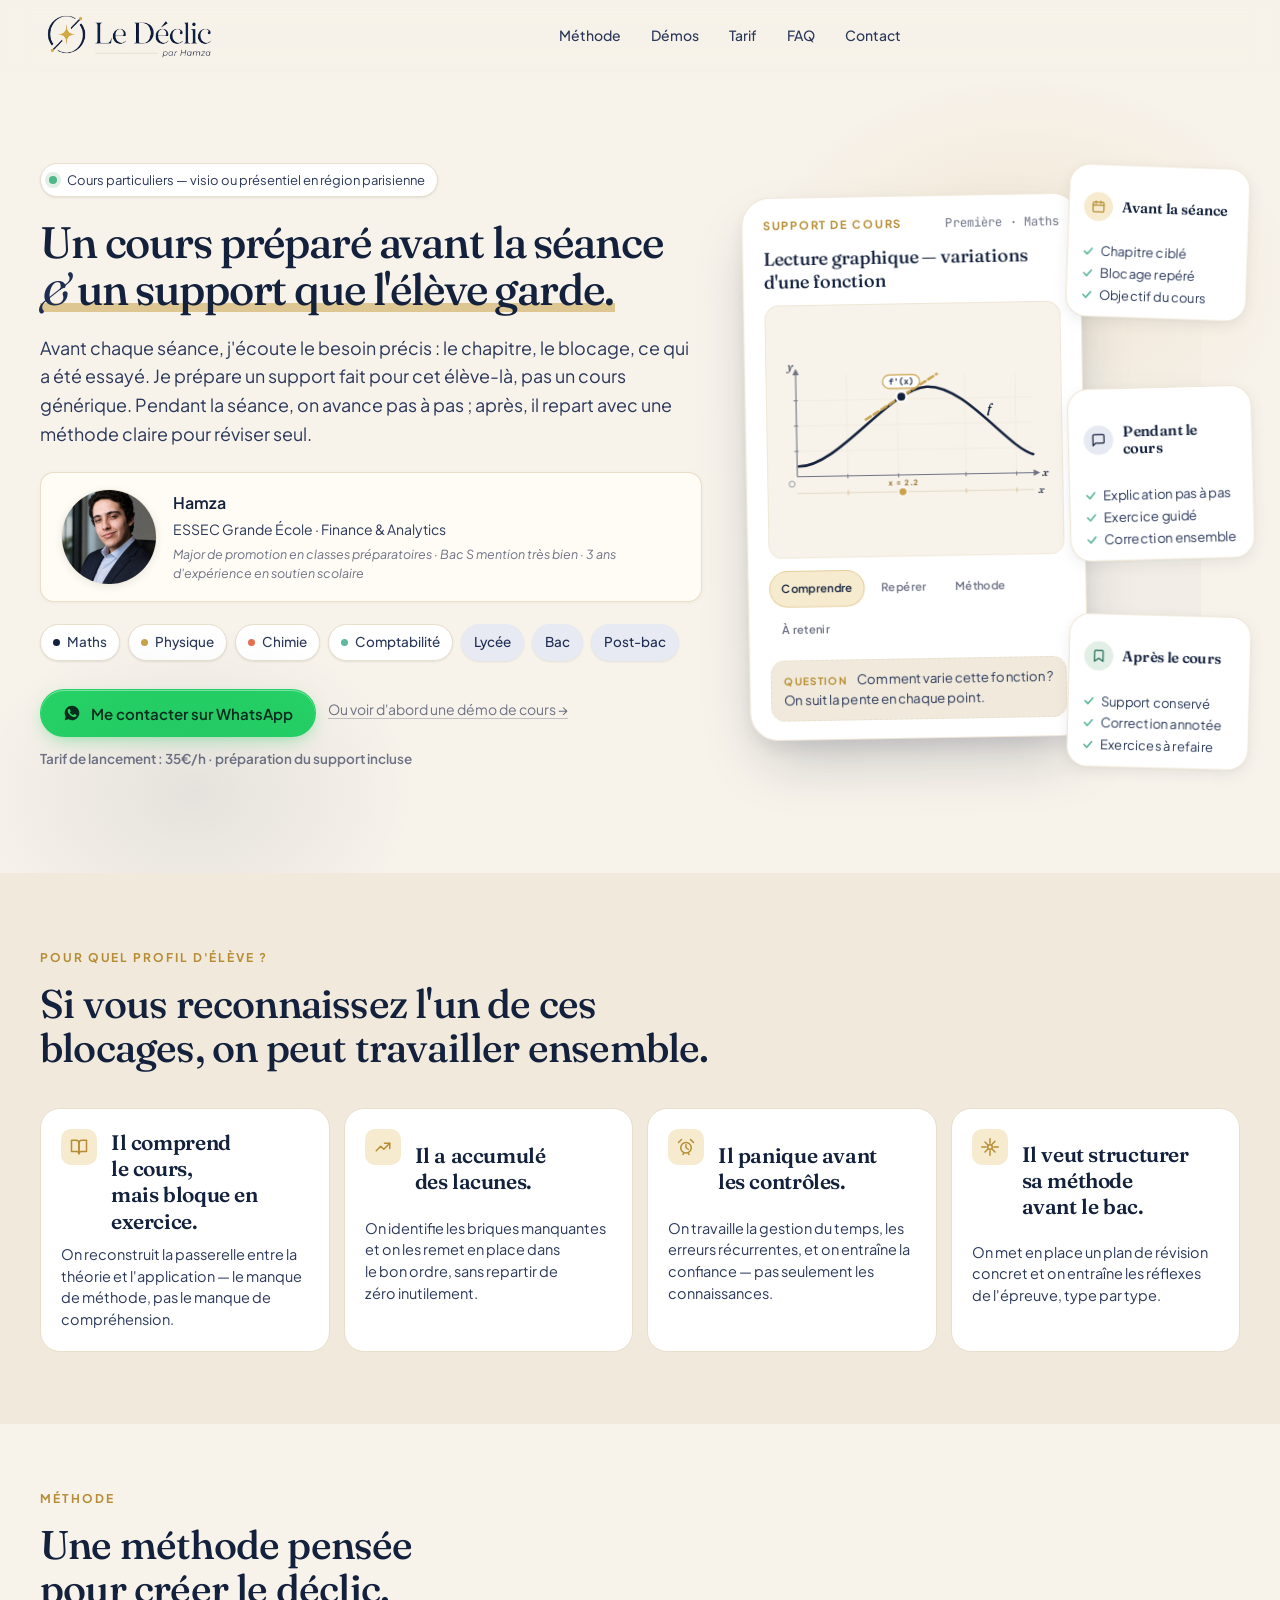
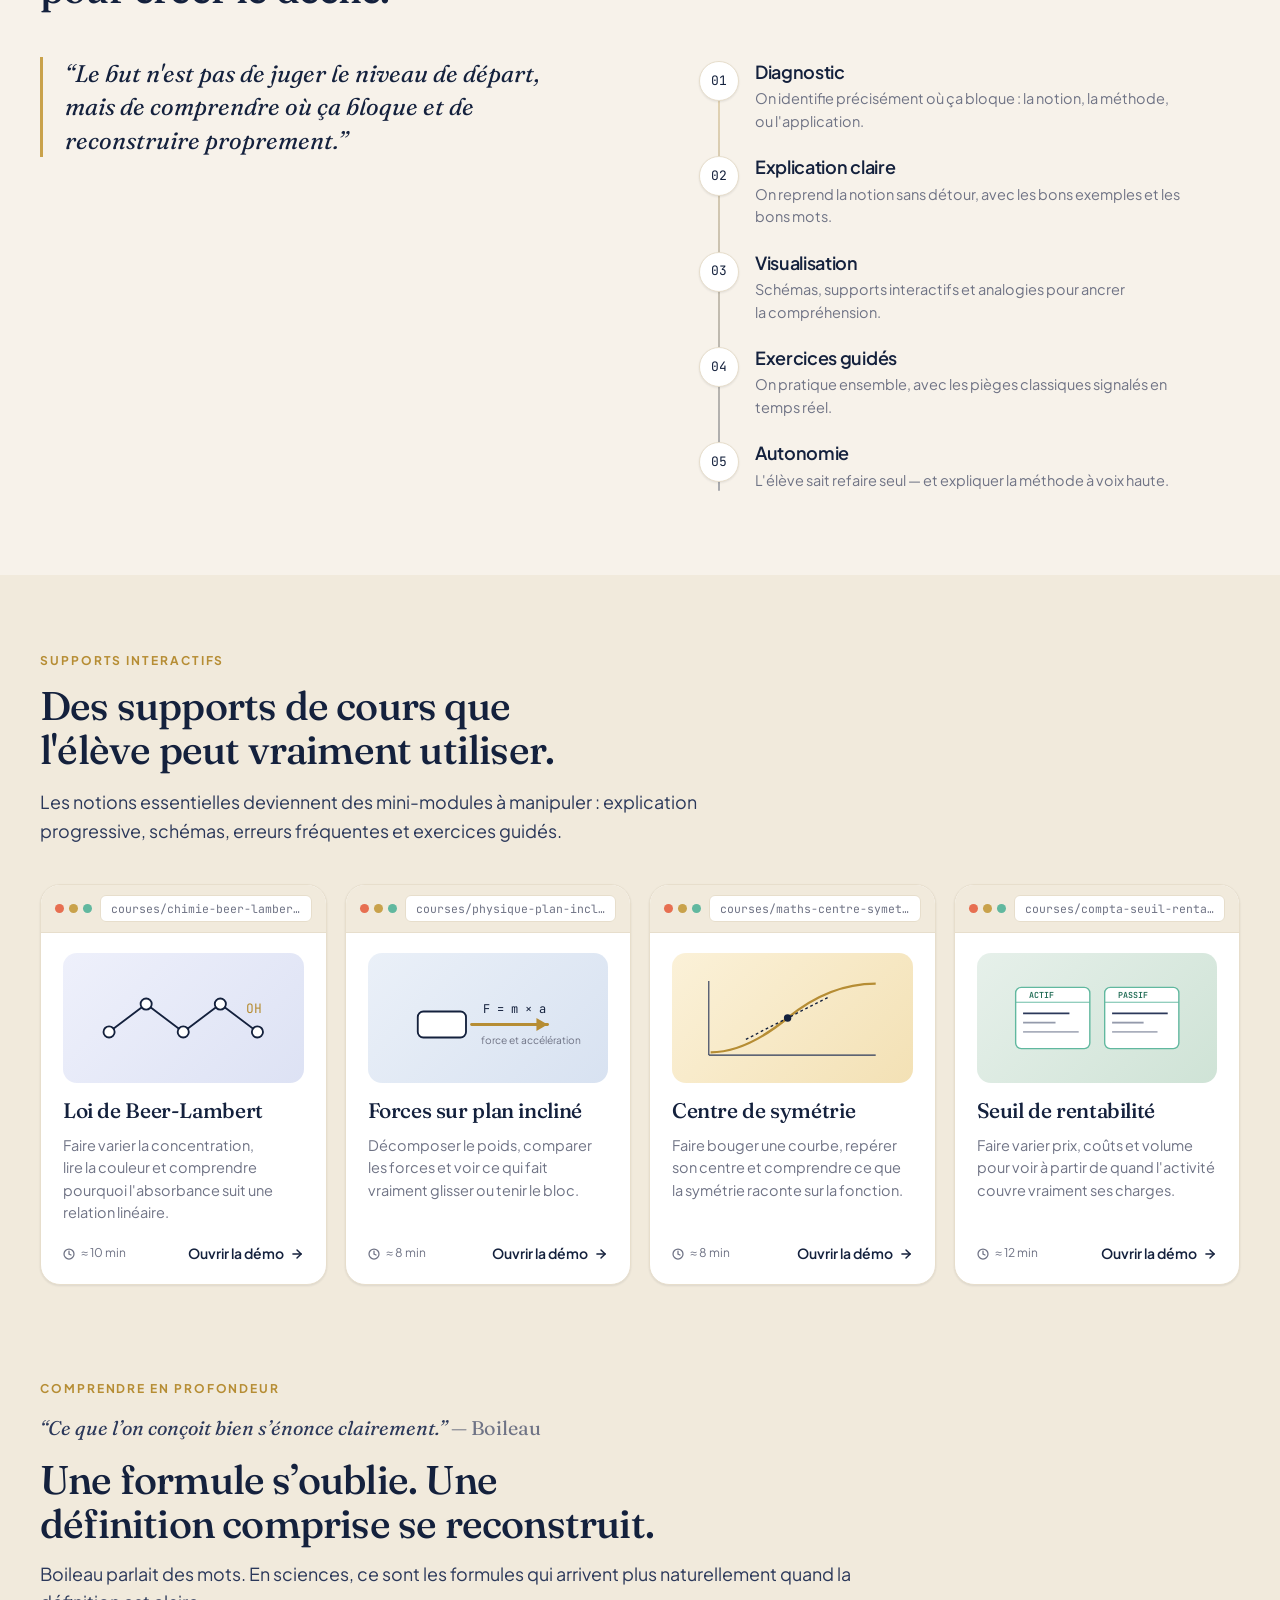
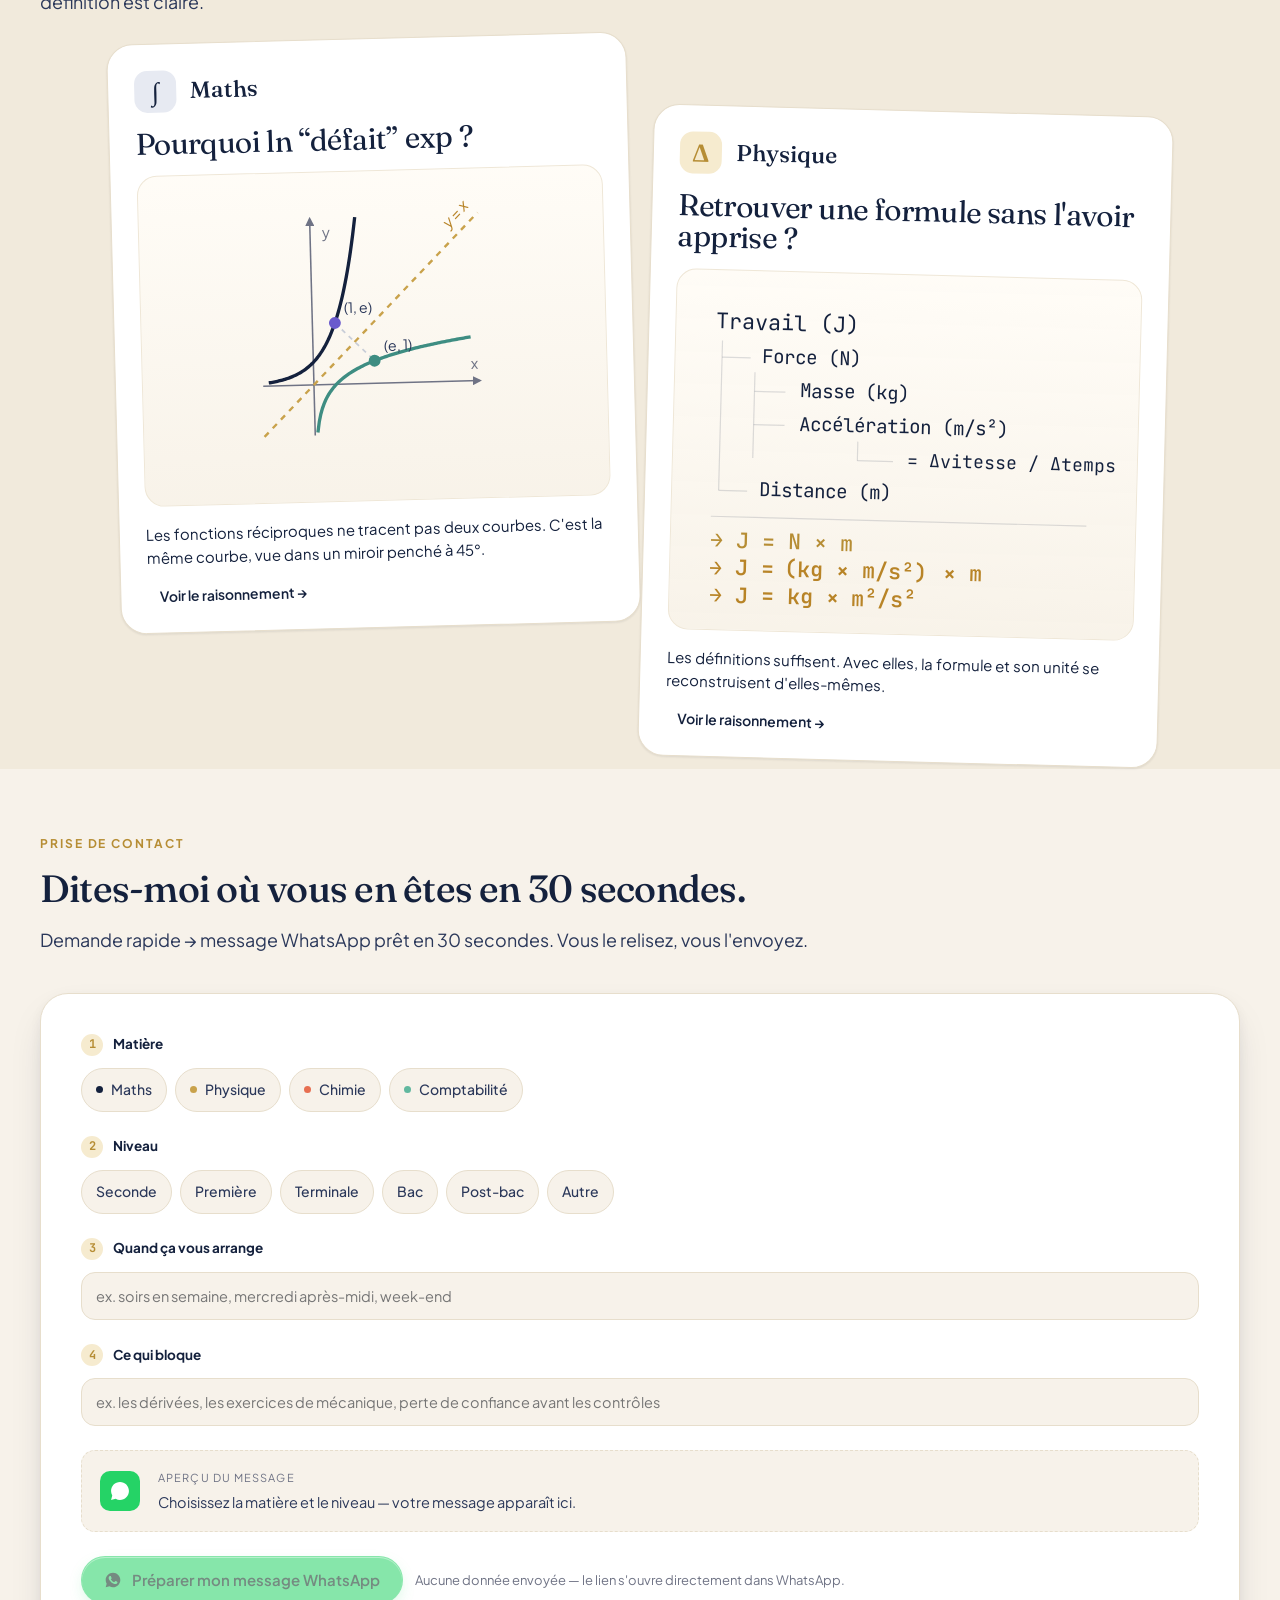
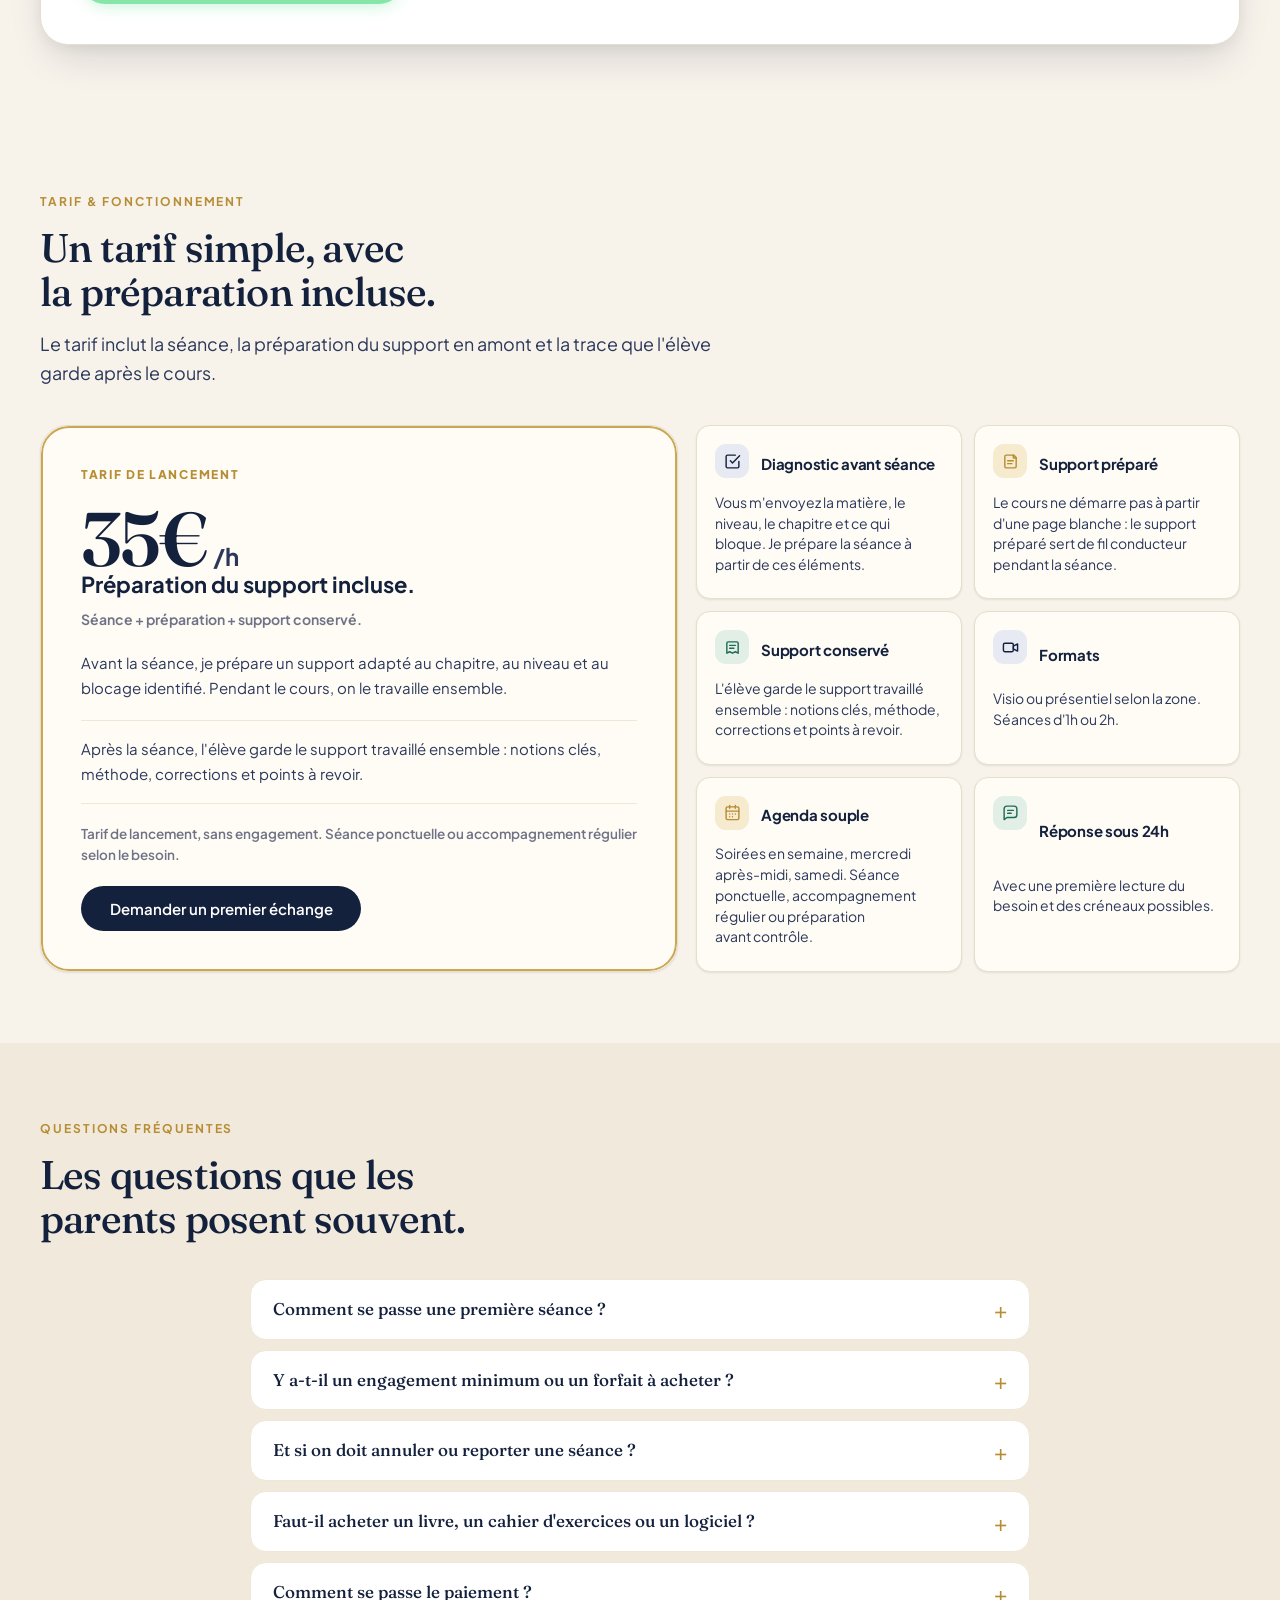
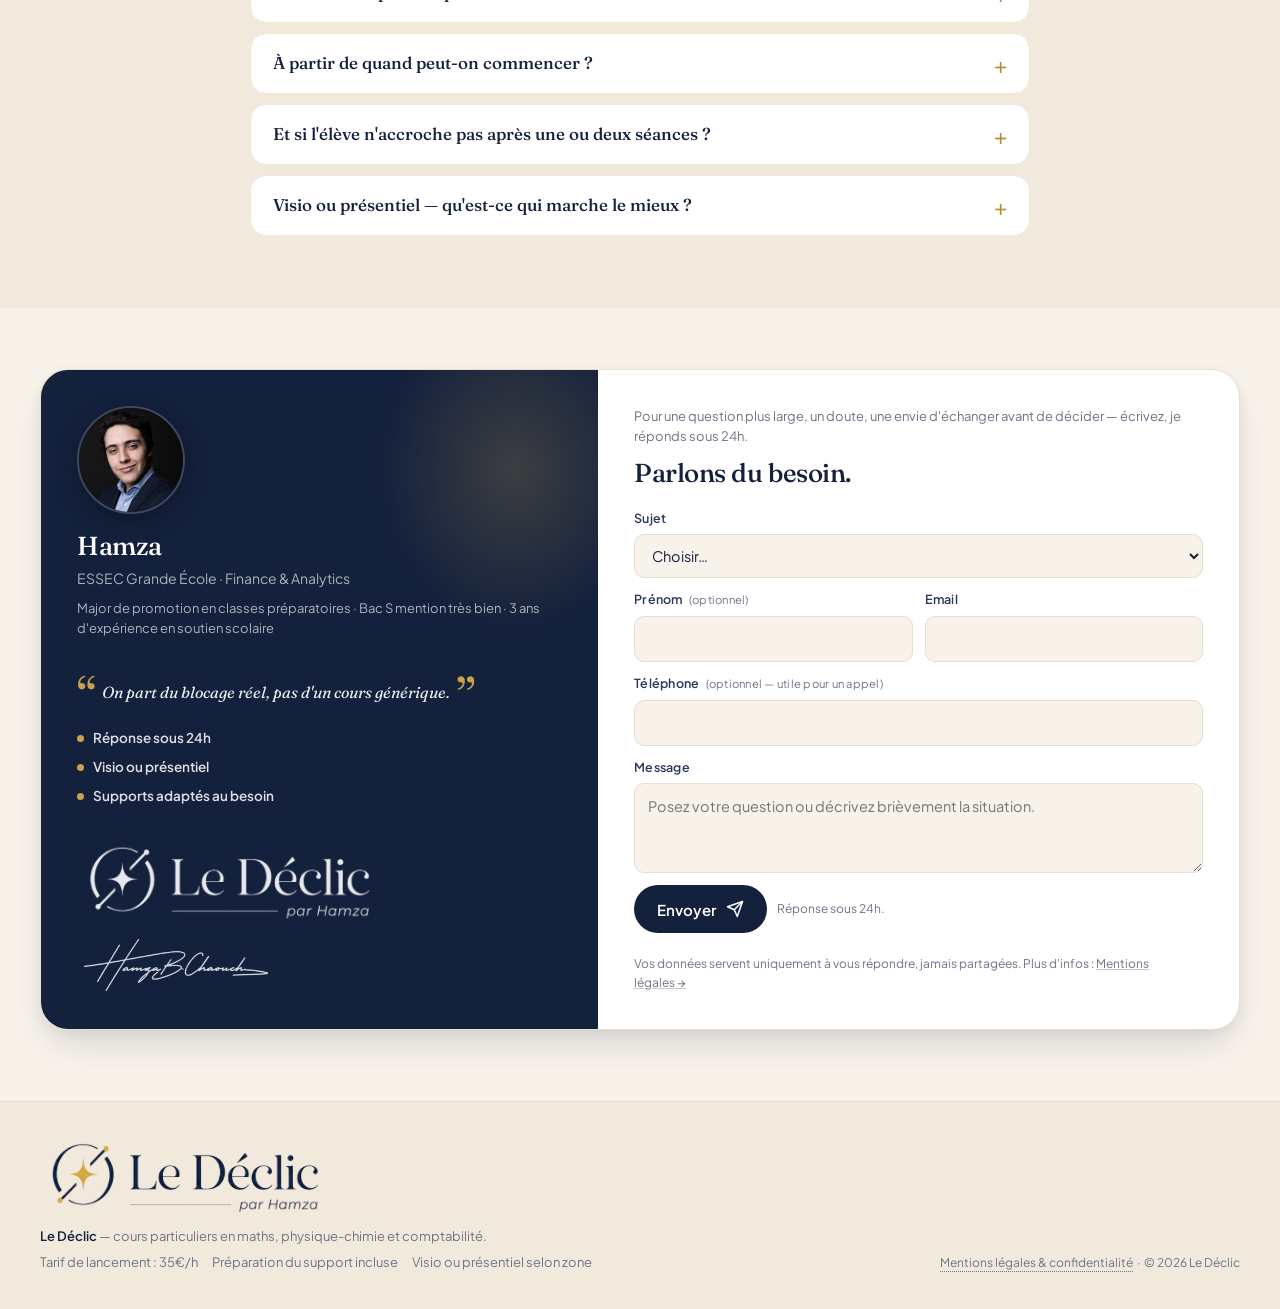
==== commit 12b63421: "Mobile slider fixv2" ====
--- a/index.html
+++ b/index.html
@@ -2094,6 +2094,7 @@
   position: fixed; inset: 0; z-index: 100;
   display: none; align-items: center; justify-content: center;
   padding: 4vw; background: rgba(20,33,61,.55); backdrop-filter: blur(6px);
+  touch-action: none;
 }
 .modal[open] { display: flex; animation: fadeIn .2s ease; }
 @keyframes fadeIn { from { opacity: 0; } to { opacity: 1; } }
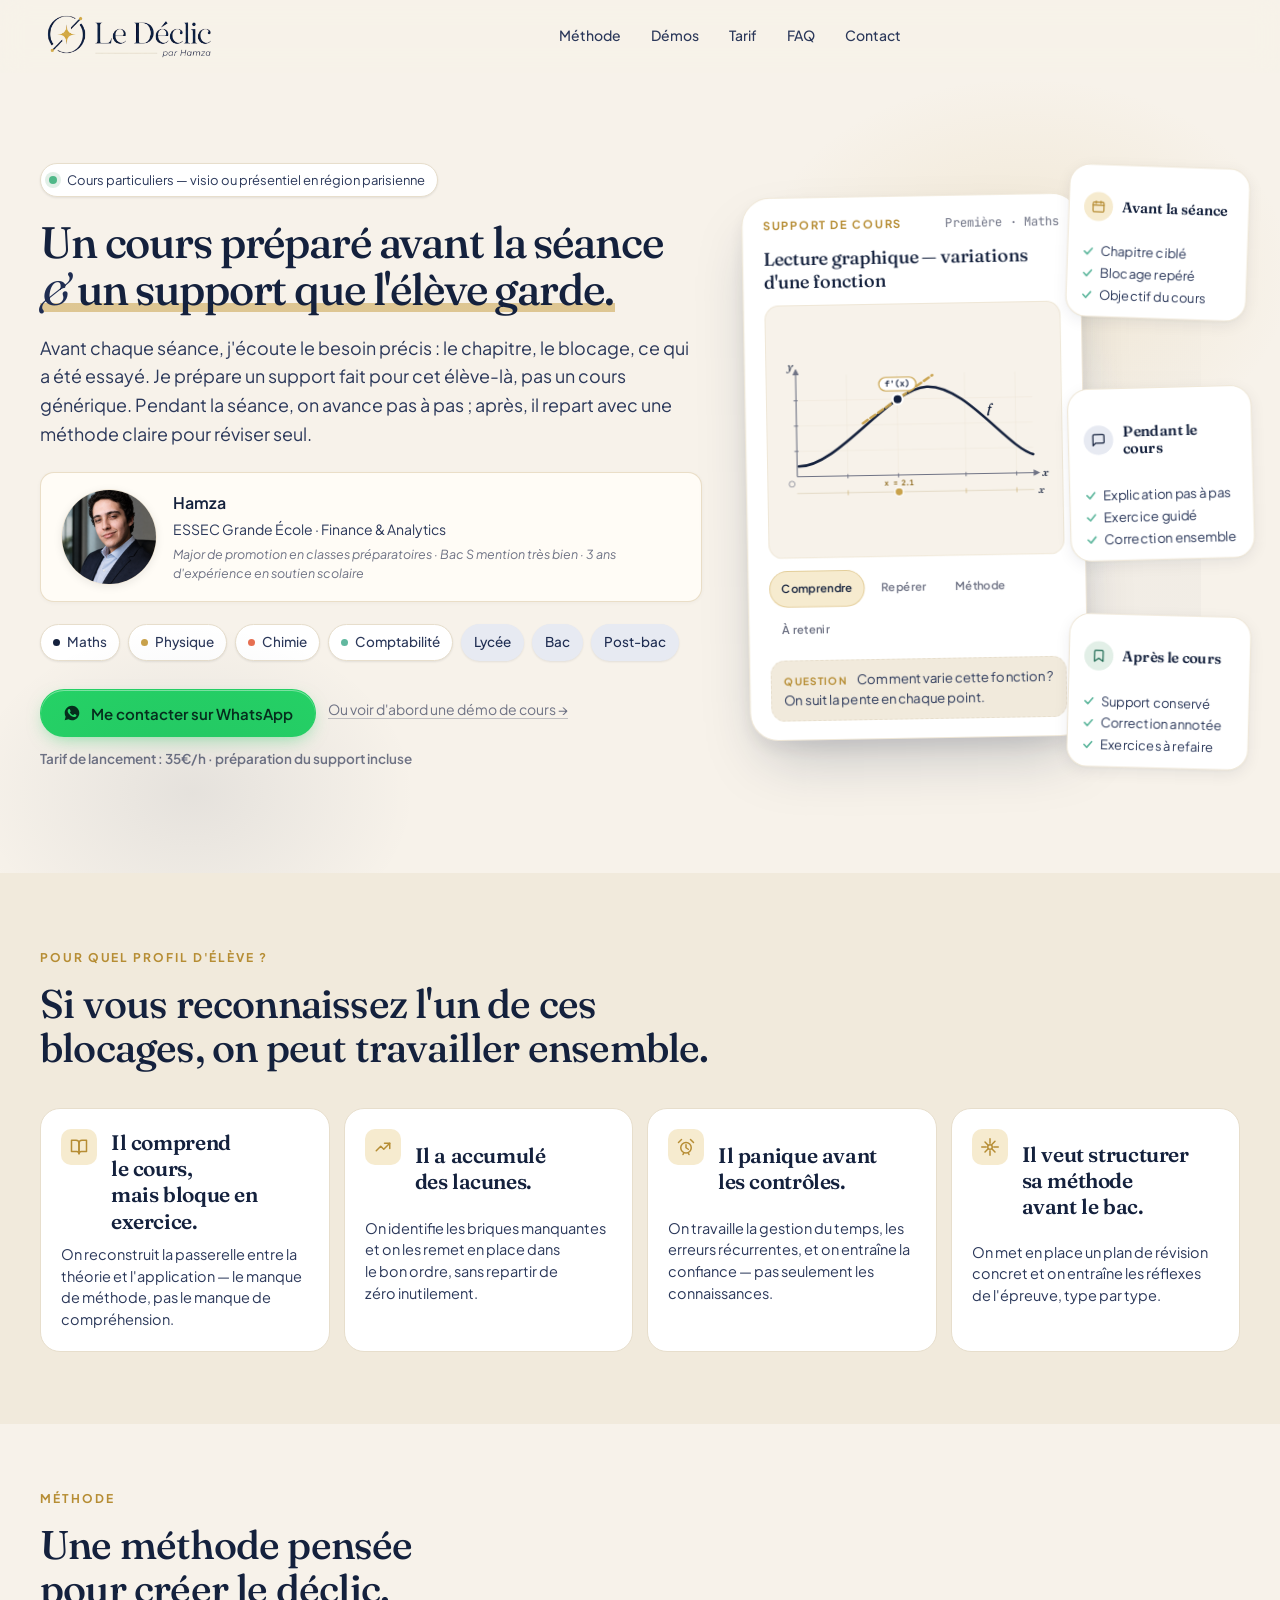
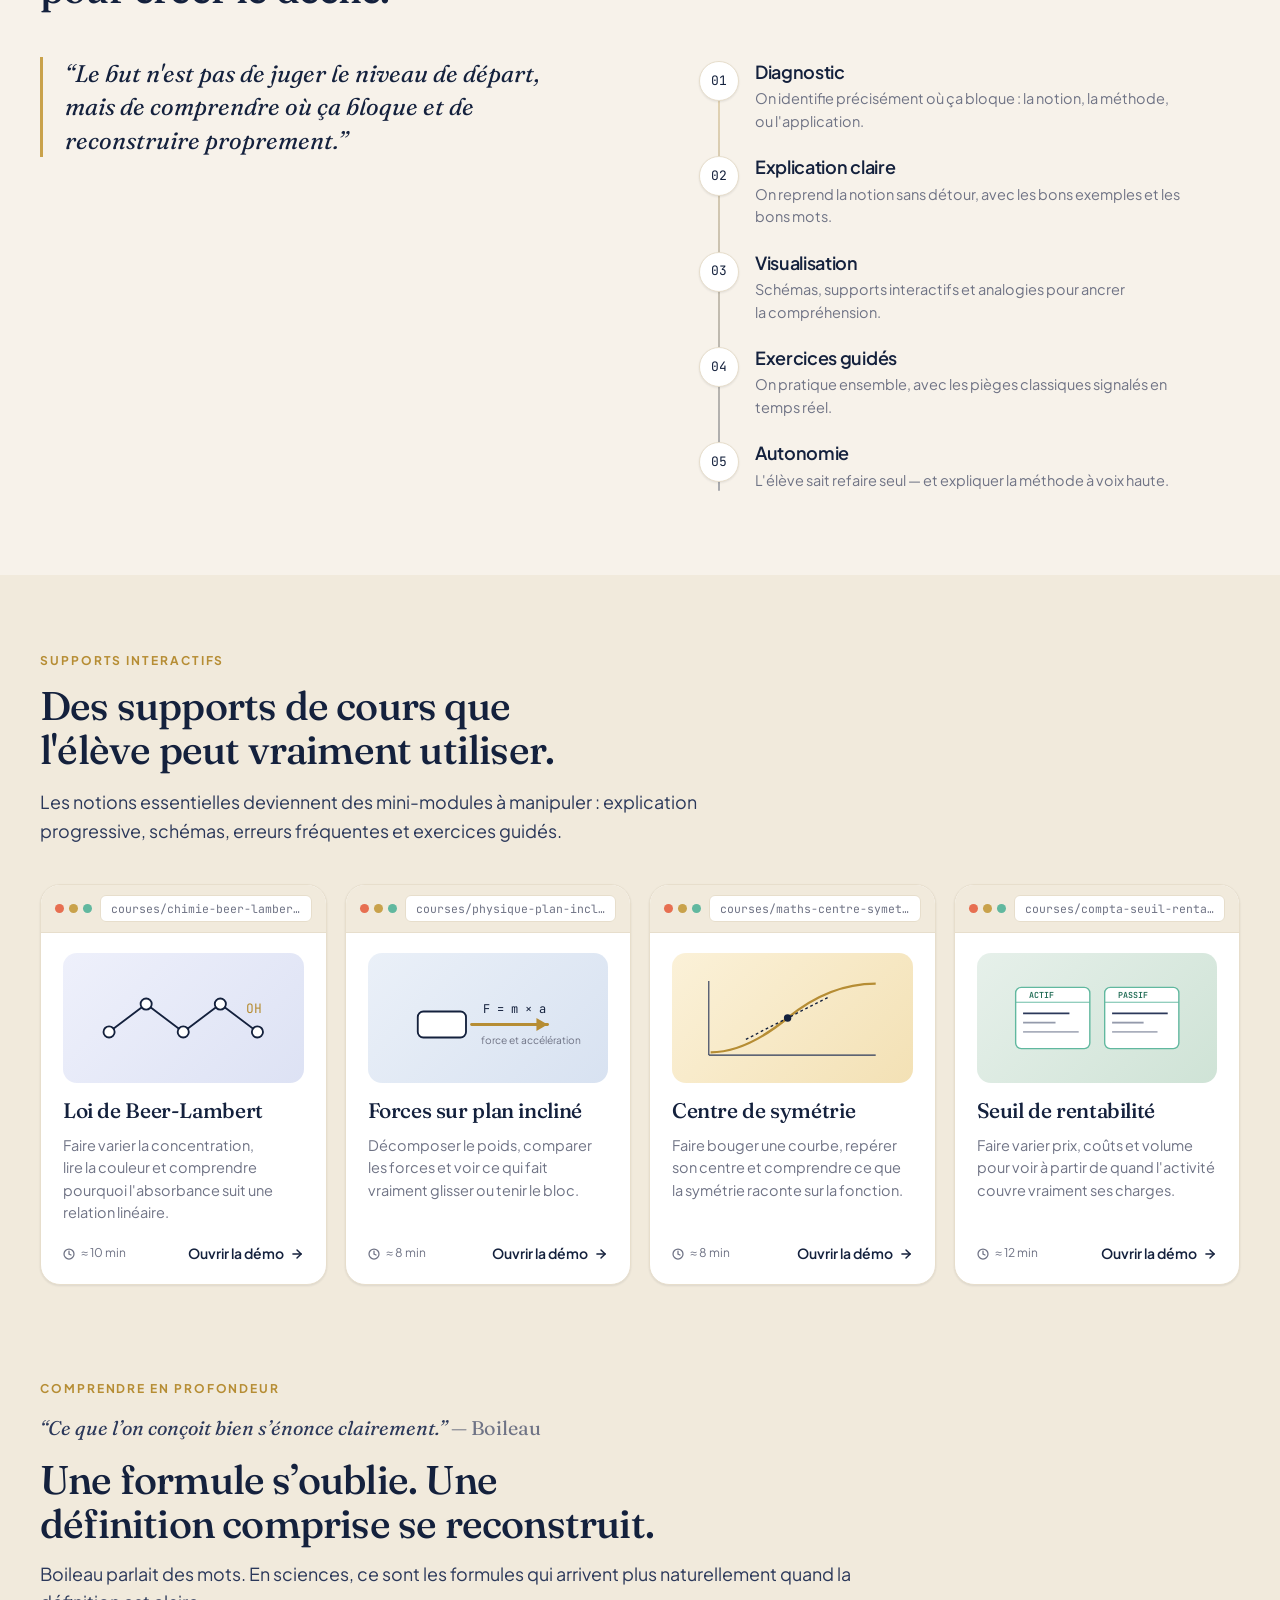
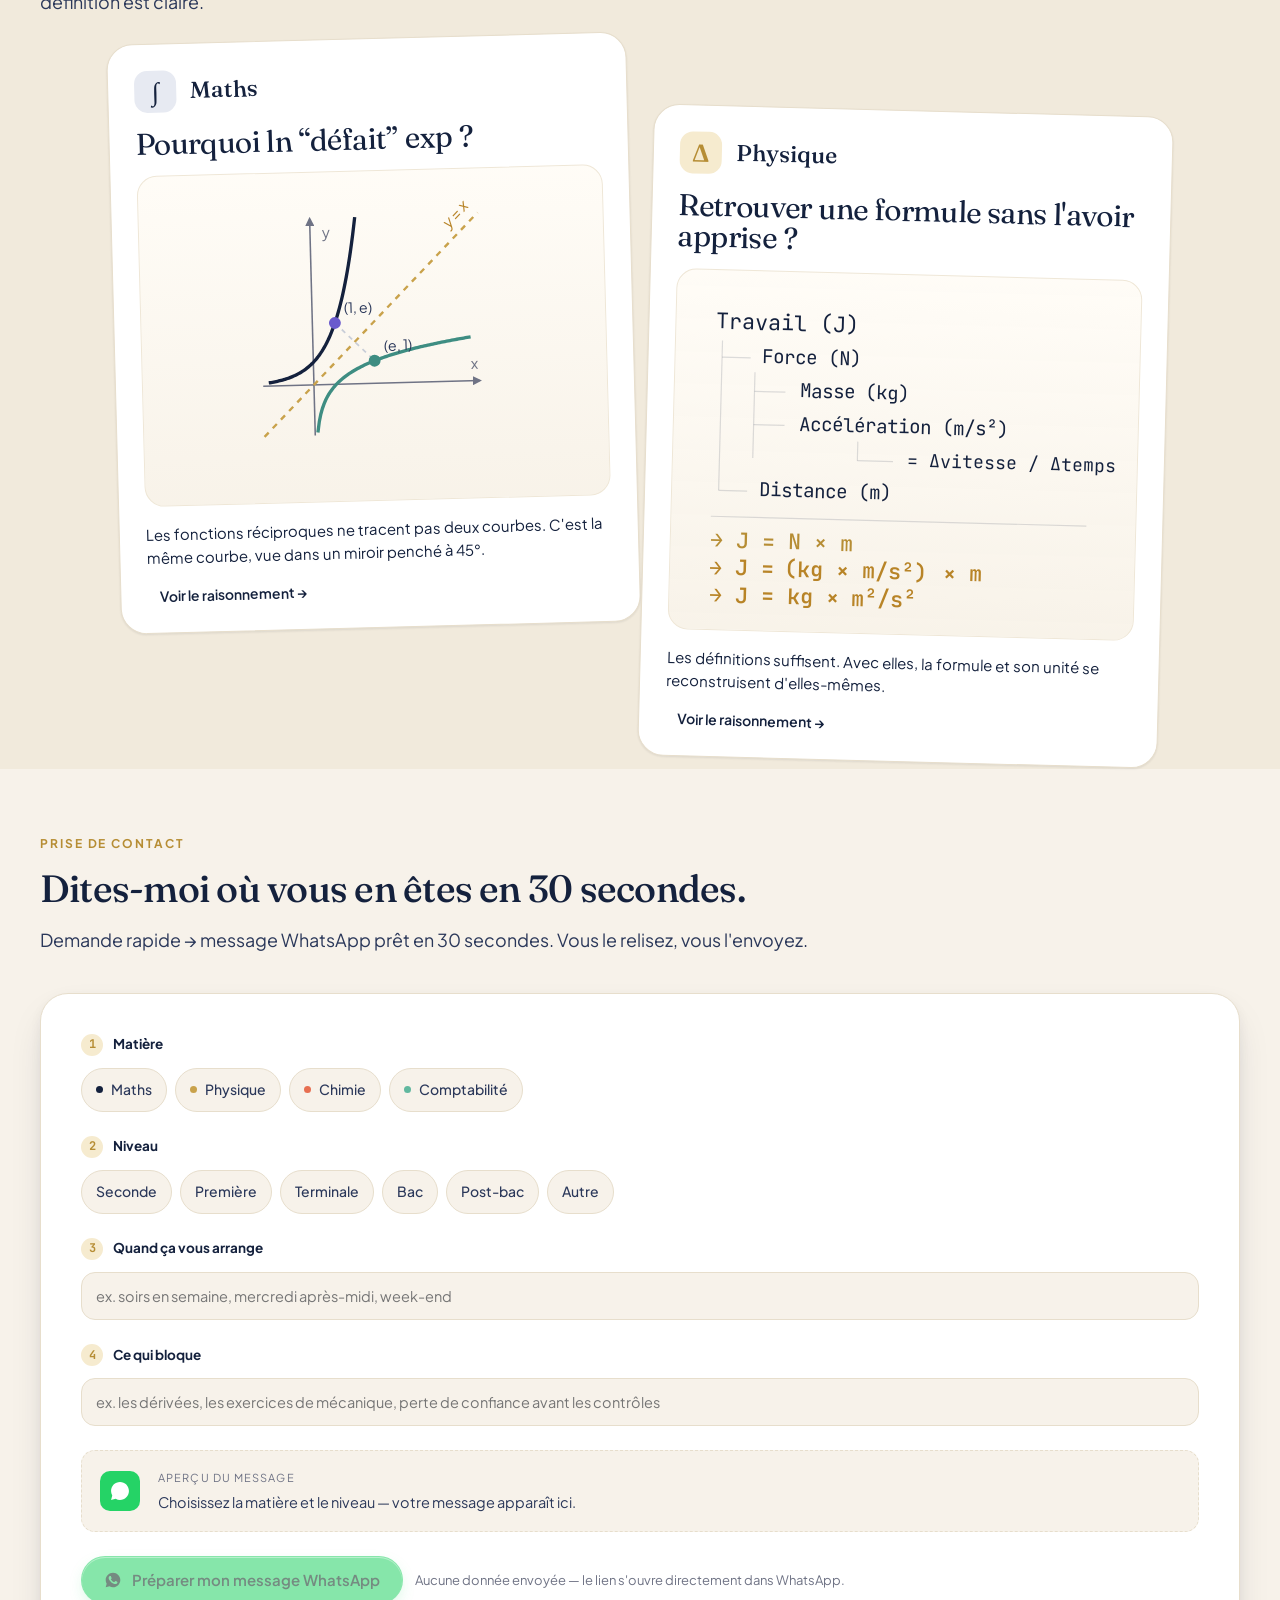
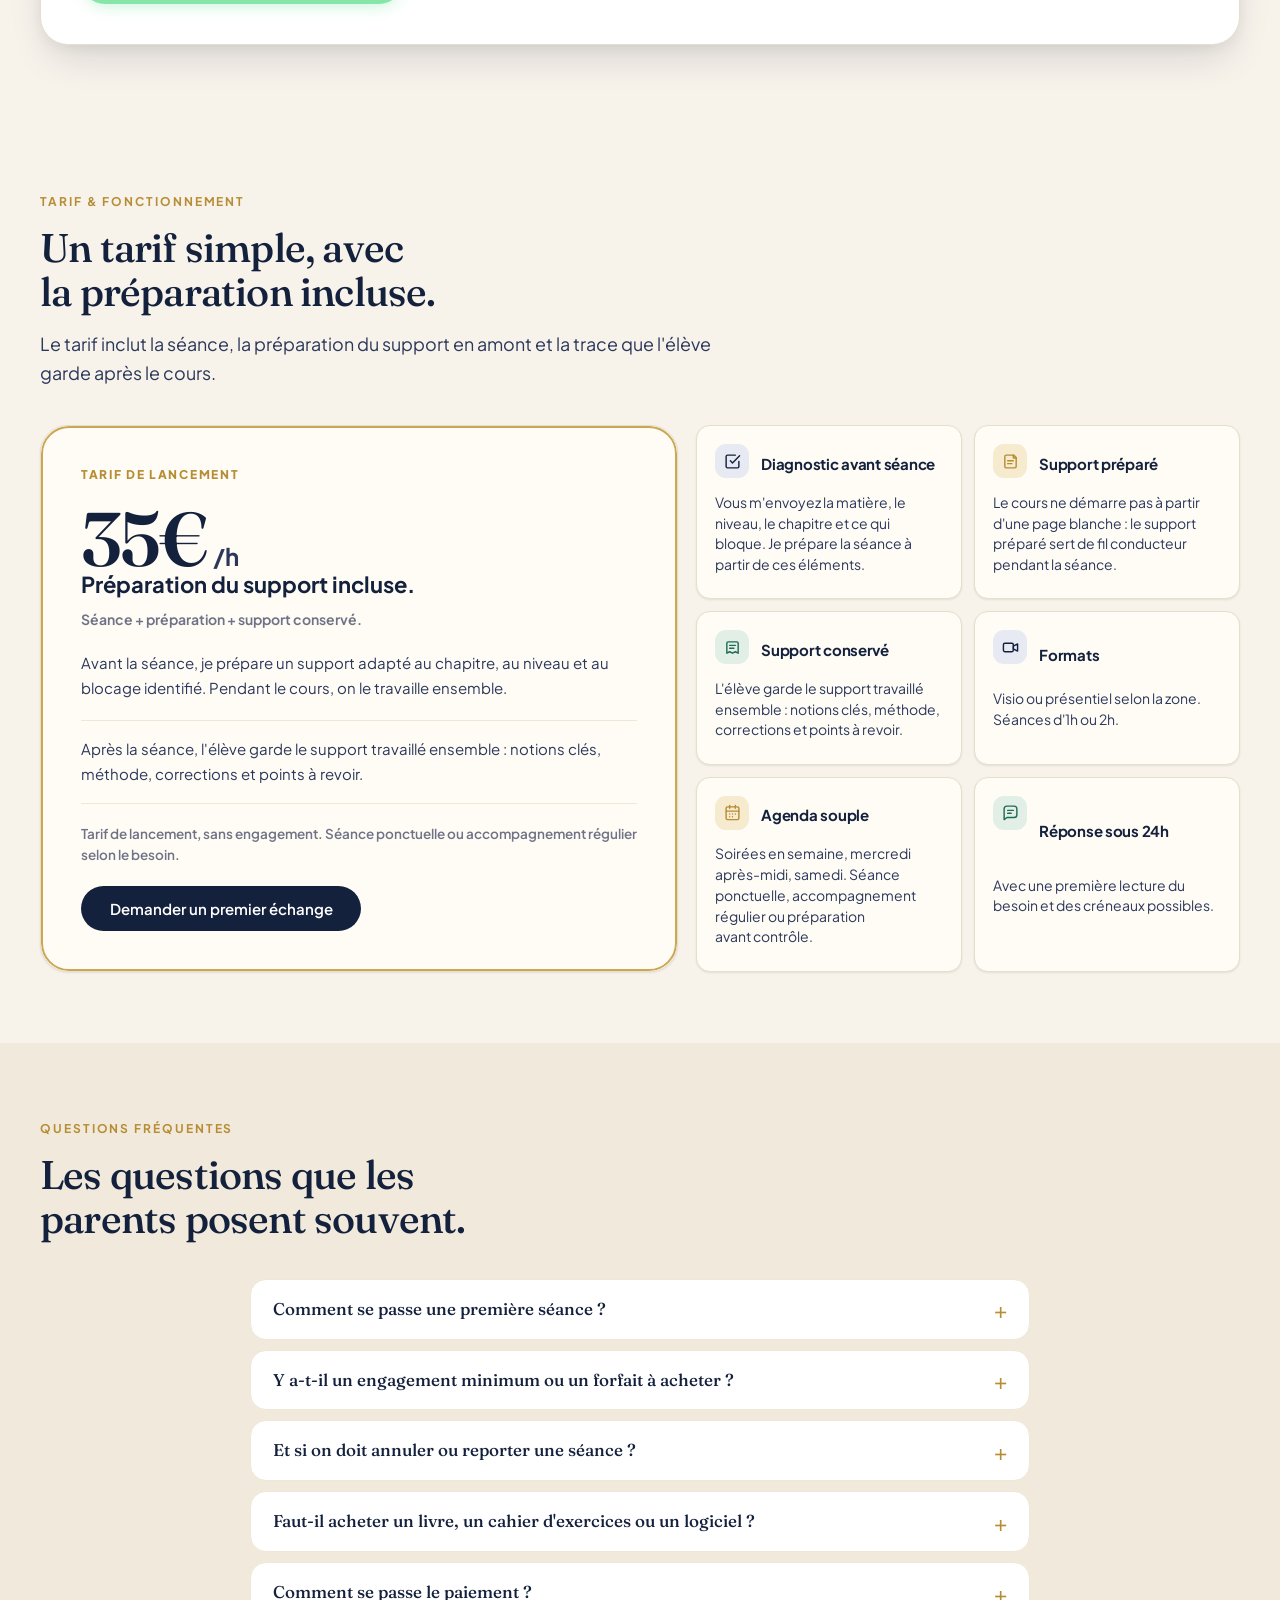
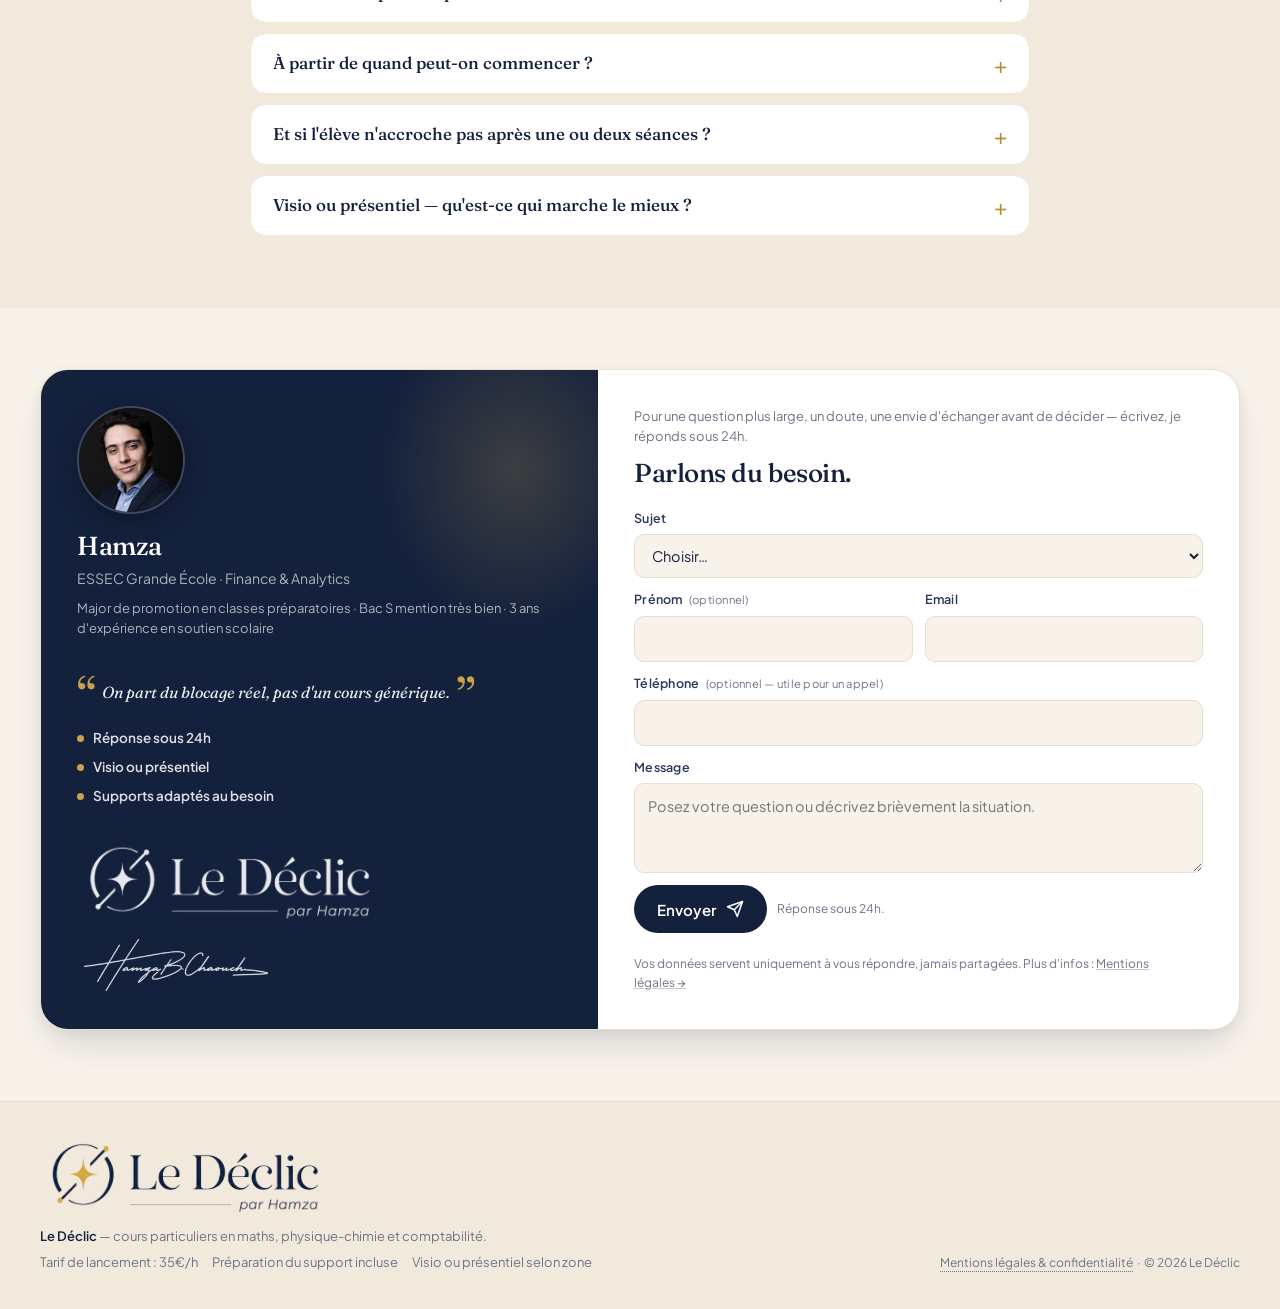
==== commit d84fb591: "Debugbackdrop" ====
--- a/index.html
+++ b/index.html
@@ -2093,8 +2093,7 @@
 .modal {
   position: fixed; inset: 0; z-index: 100;
   display: none; align-items: center; justify-content: center;
-  padding: 4vw; background: rgba(20,33,61,.55); backdrop-filter: blur(6px);
-  touch-action: none;
+  padding: 4vw; background: rgba(20,33,61,.62);
 }
 .modal[open] { display: flex; animation: fadeIn .2s ease; }
 @keyframes fadeIn { from { opacity: 0; } to { opacity: 1; } }
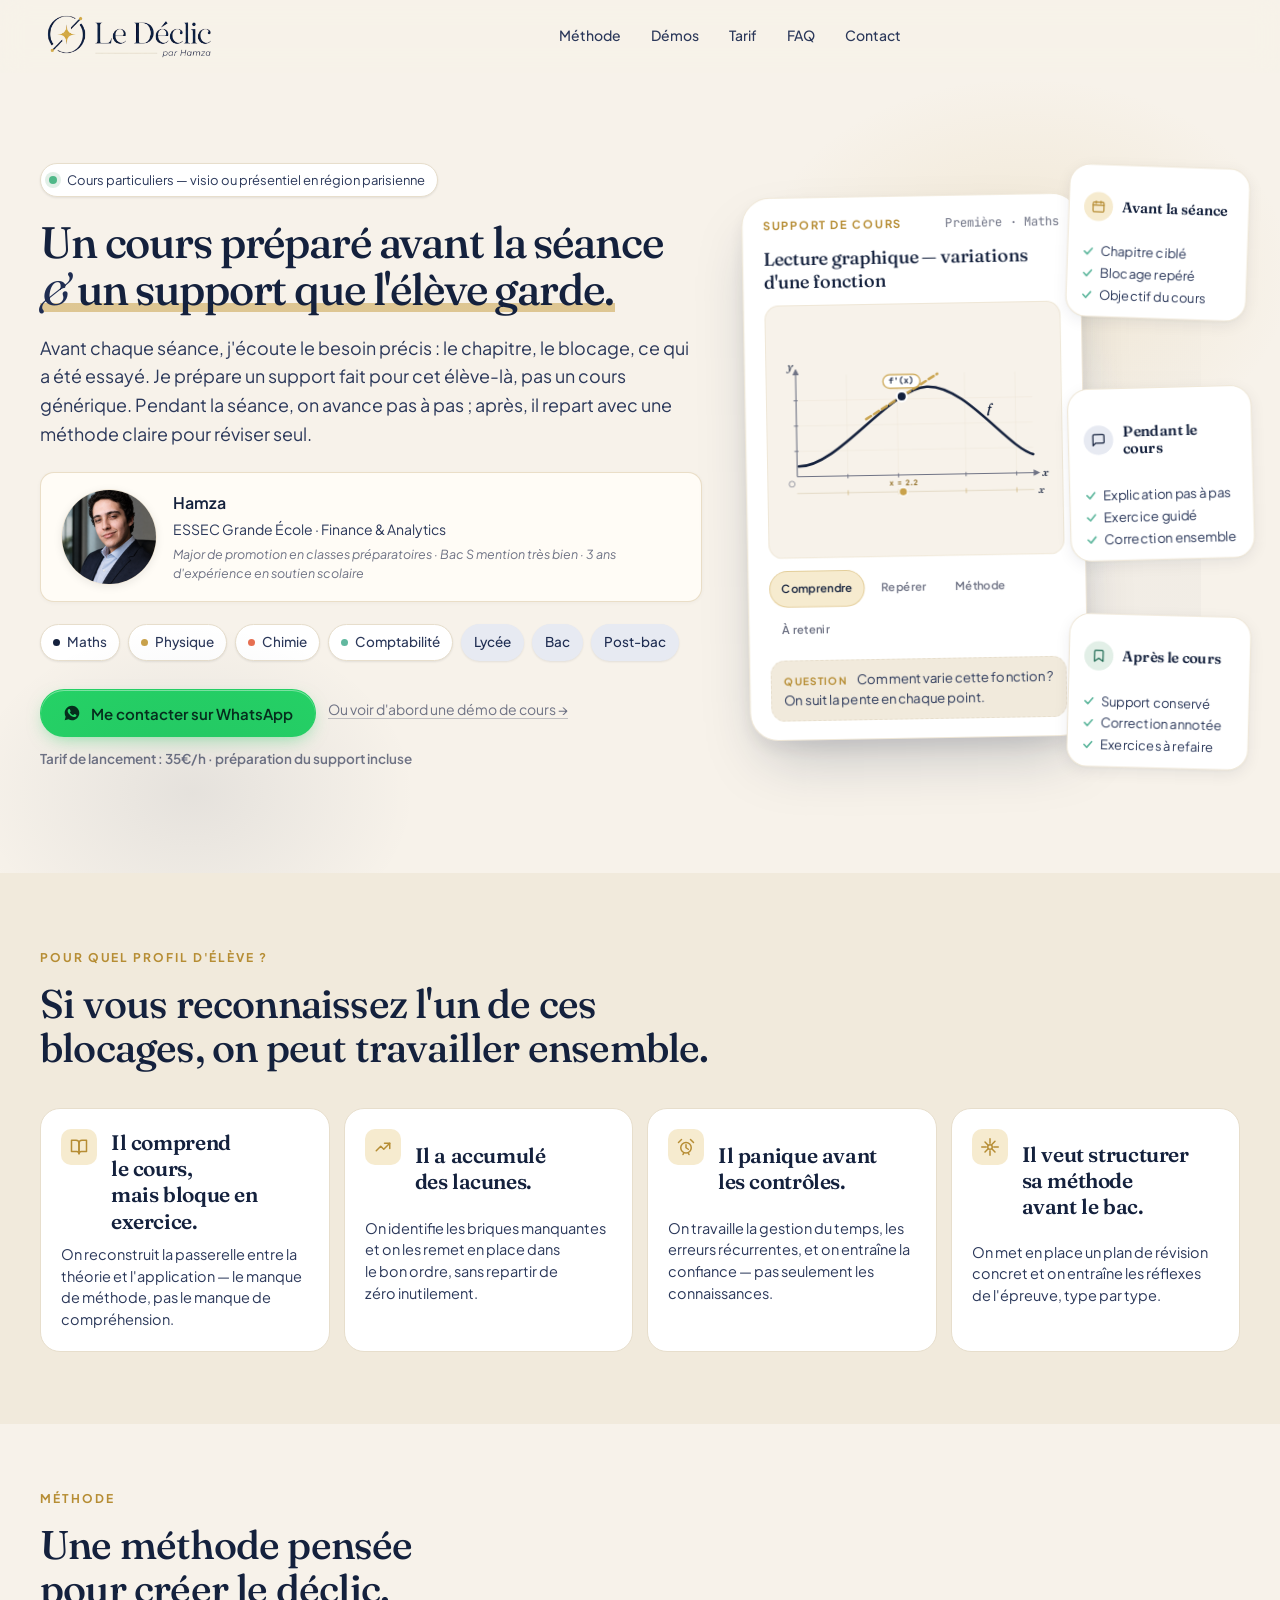
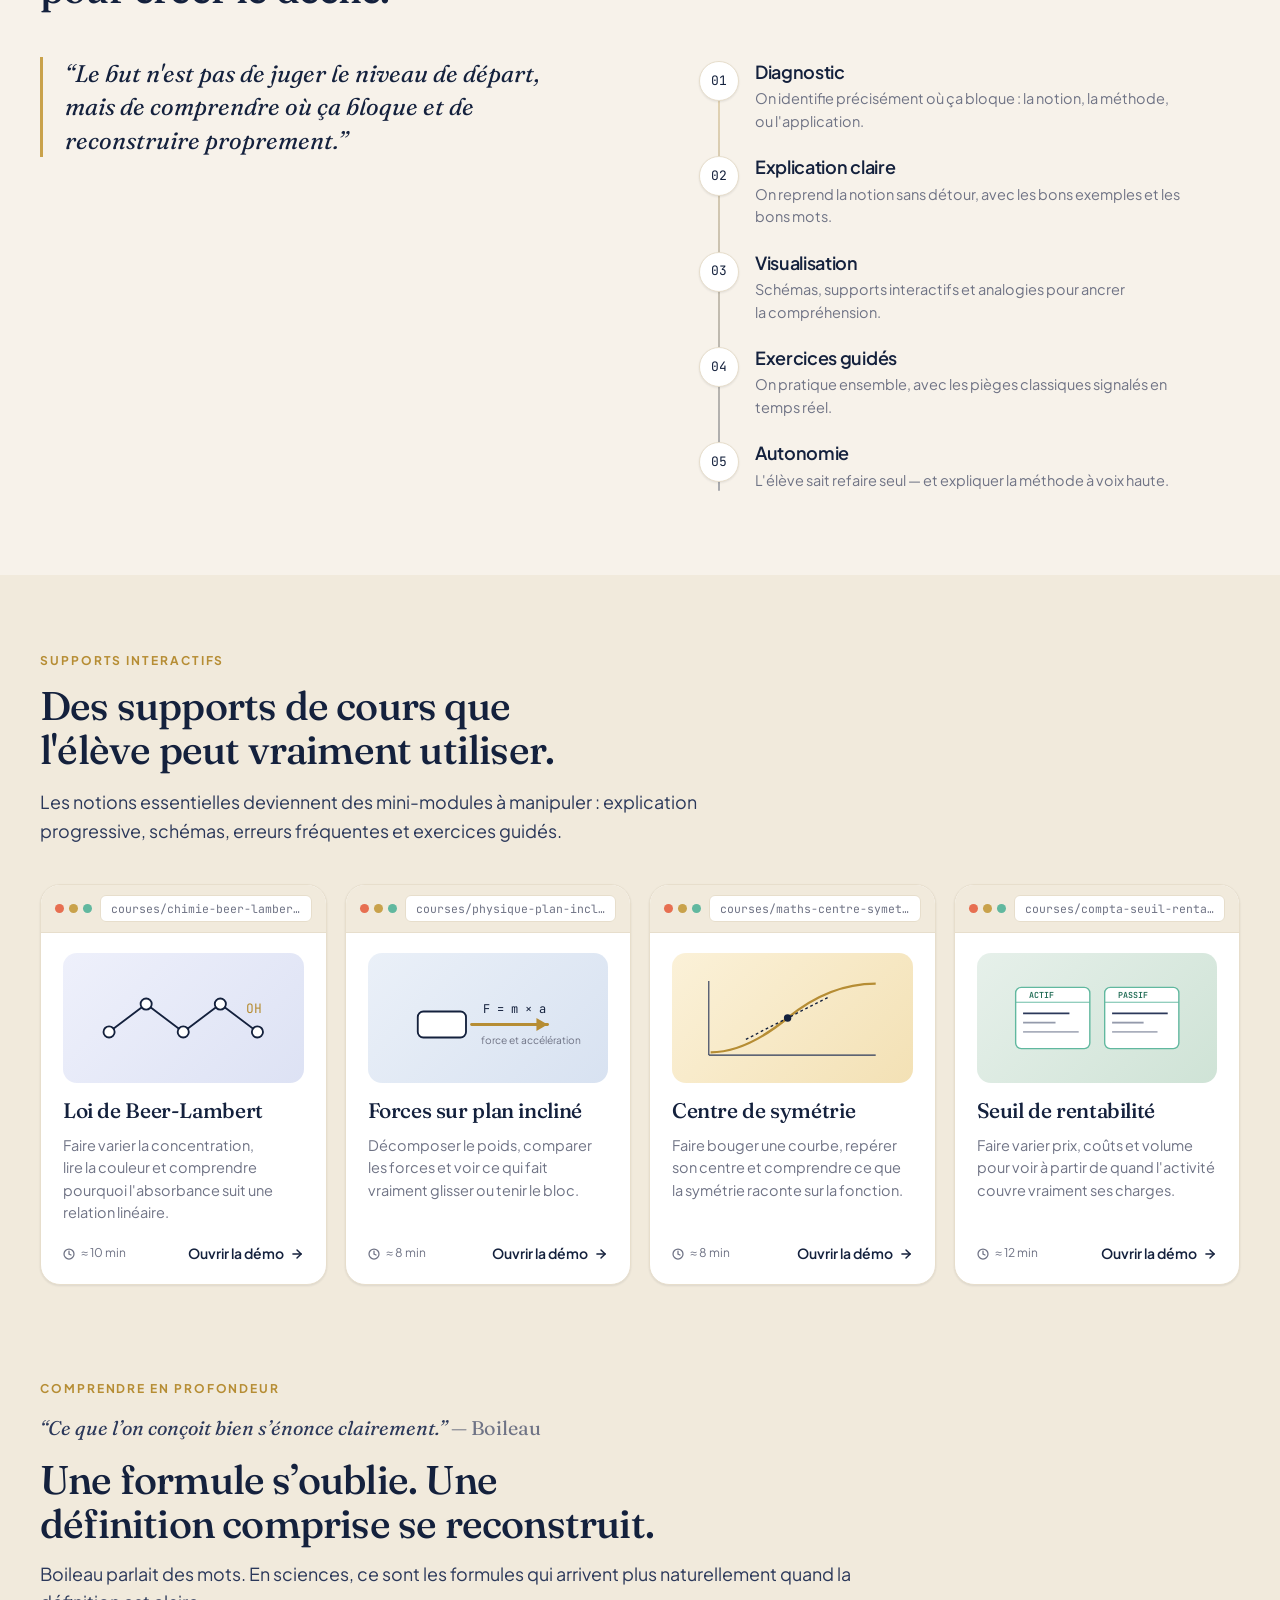
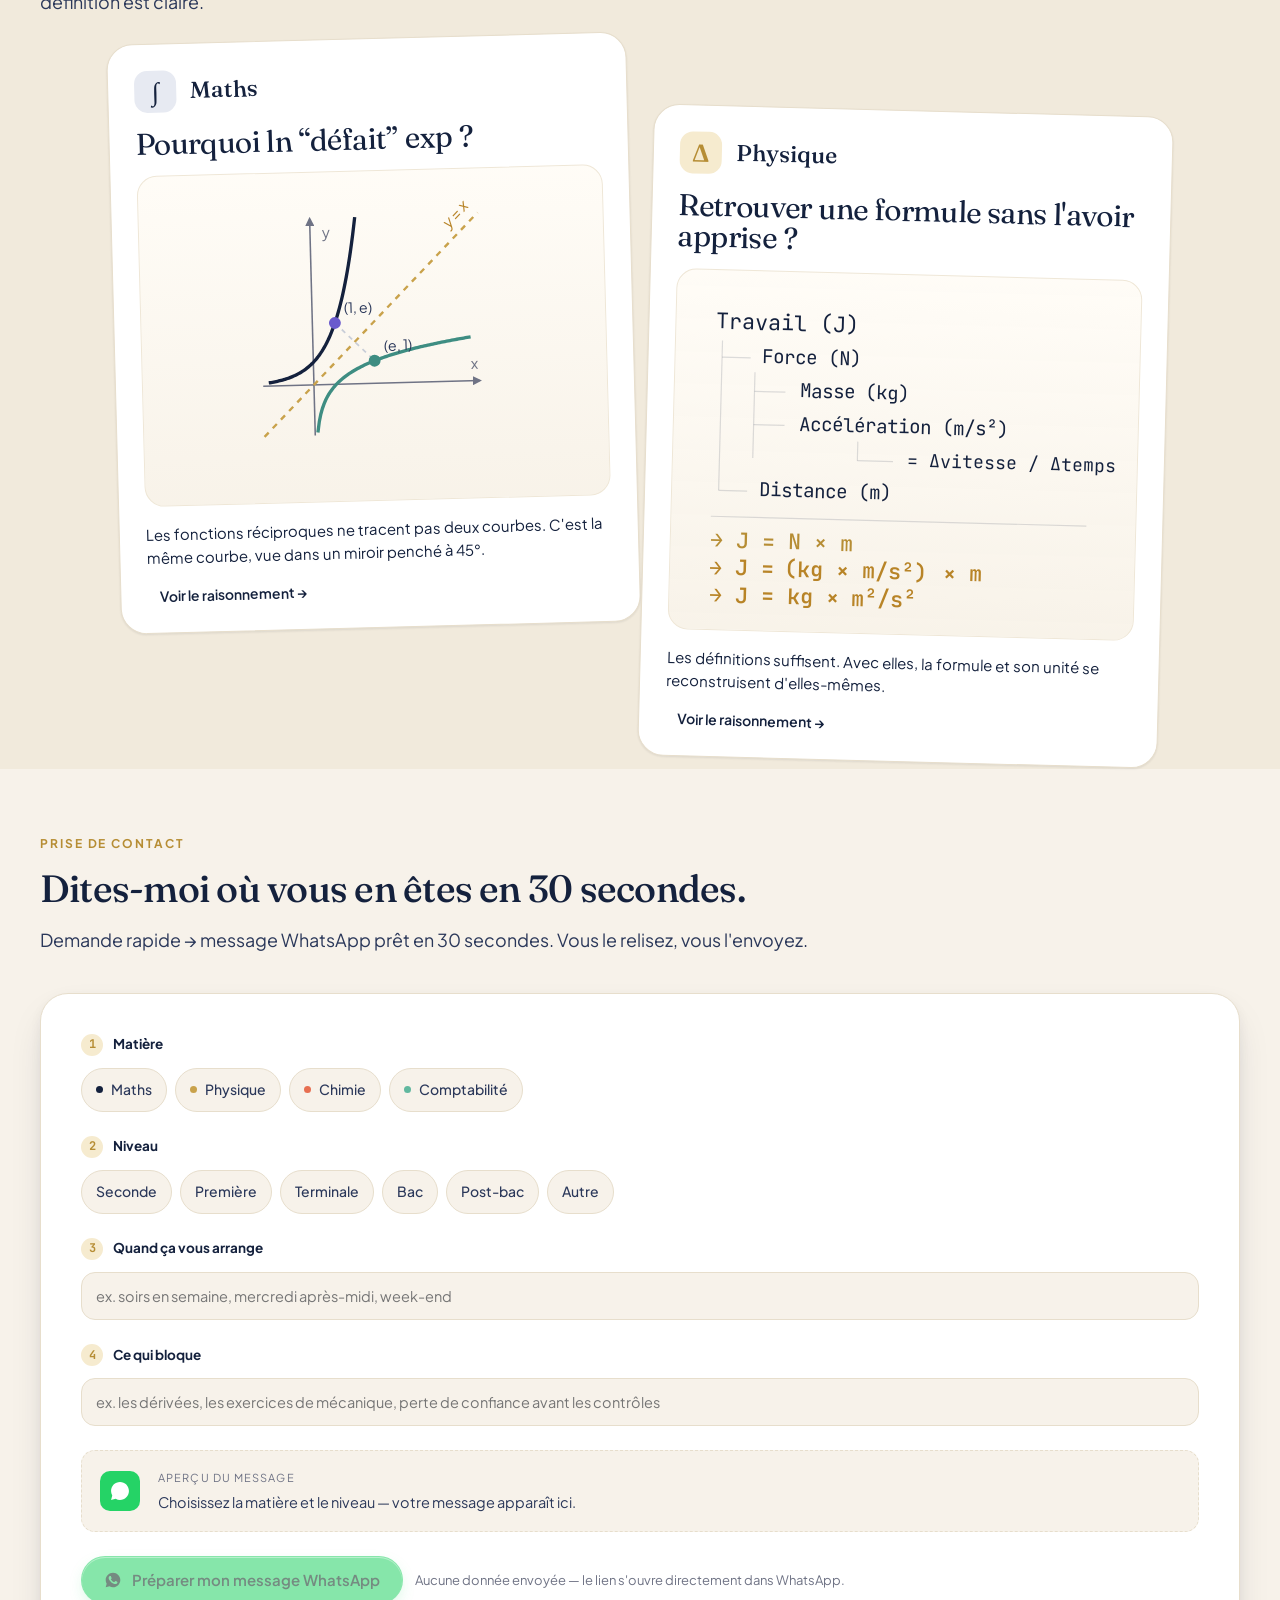
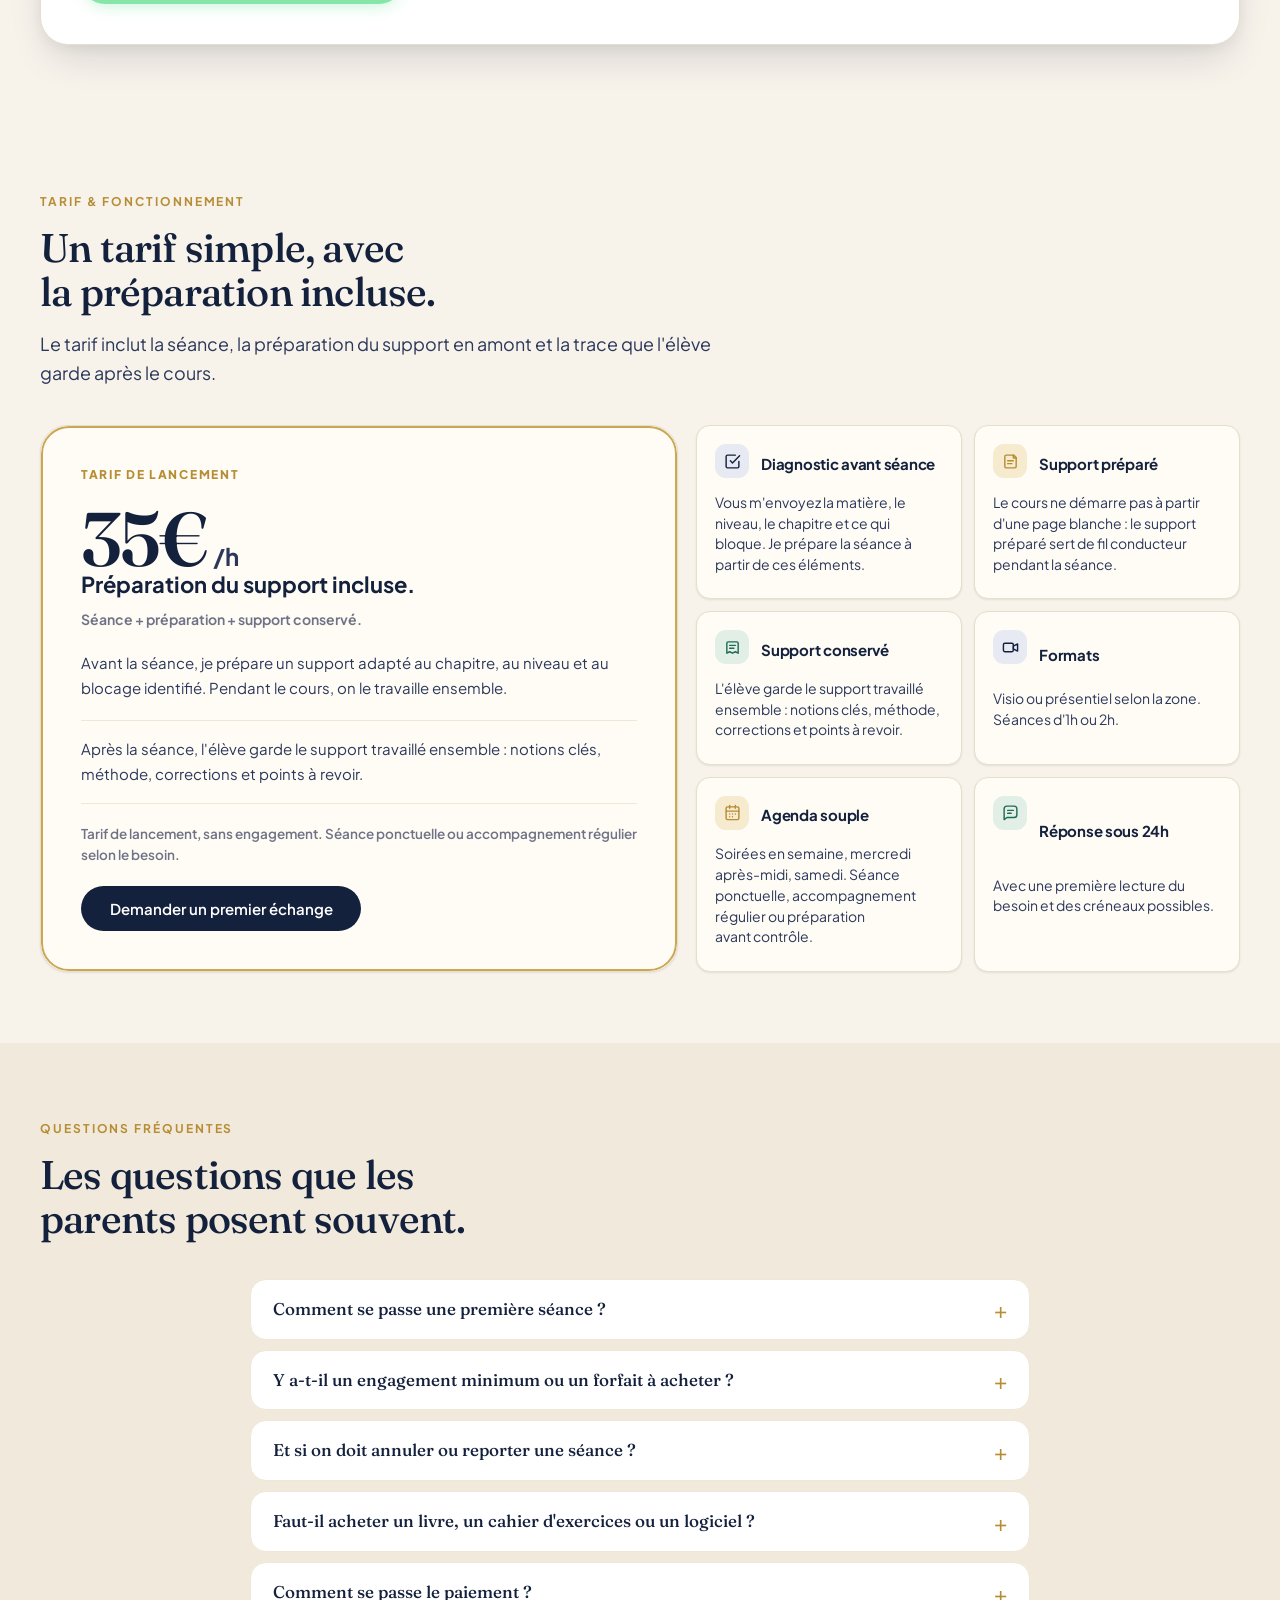
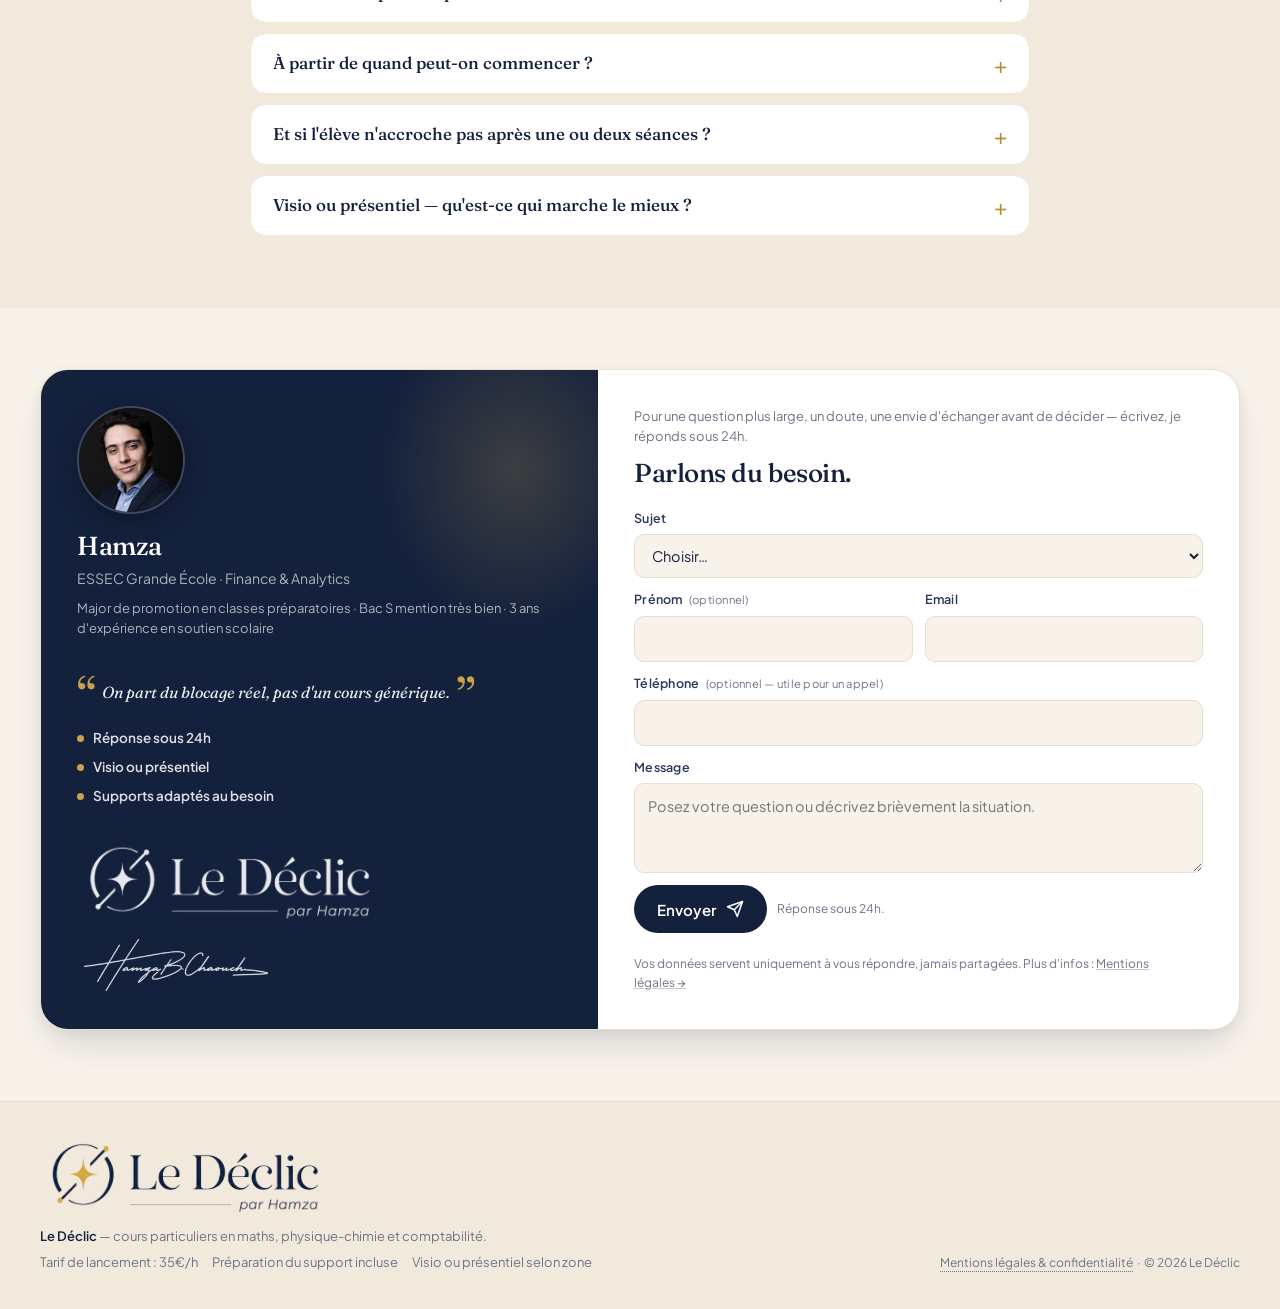
==== commit 7cccb2e3: "Debugfocus" ====
--- a/index.html
+++ b/index.html
@@ -4165,7 +4165,18 @@
 const modalFrame = document.getElementById('modalFrame');
 const modalTitle = document.getElementById('modalTitle');
 function openModal(src) {
-  modalTitle.textContent = src; modalFrame.src = src;
+  modalTitle.textContent = src;
+  modalFrame.onload = () => {
+    // Baroud d'honneur iOS : focaliser le contexte de l'iframe (non synthétique,
+    // donc pas bloqué par isTrusted) pour tenter de lever le verrou d'activation.
+    try {
+      modalFrame.contentWindow.focus();
+      const doc = modalFrame.contentDocument;
+      const first = doc && doc.querySelector('input[type=range]');
+      if (first) first.focus({ preventScroll: true });
+    } catch (e) { /* about:blank ou pas prêt — sans effet, on ignore */ }
+  };
+  modalFrame.src = src;
   modal.setAttribute('open',''); modal.setAttribute('aria-hidden','false');
   document.body.style.overflow = 'hidden';
 }
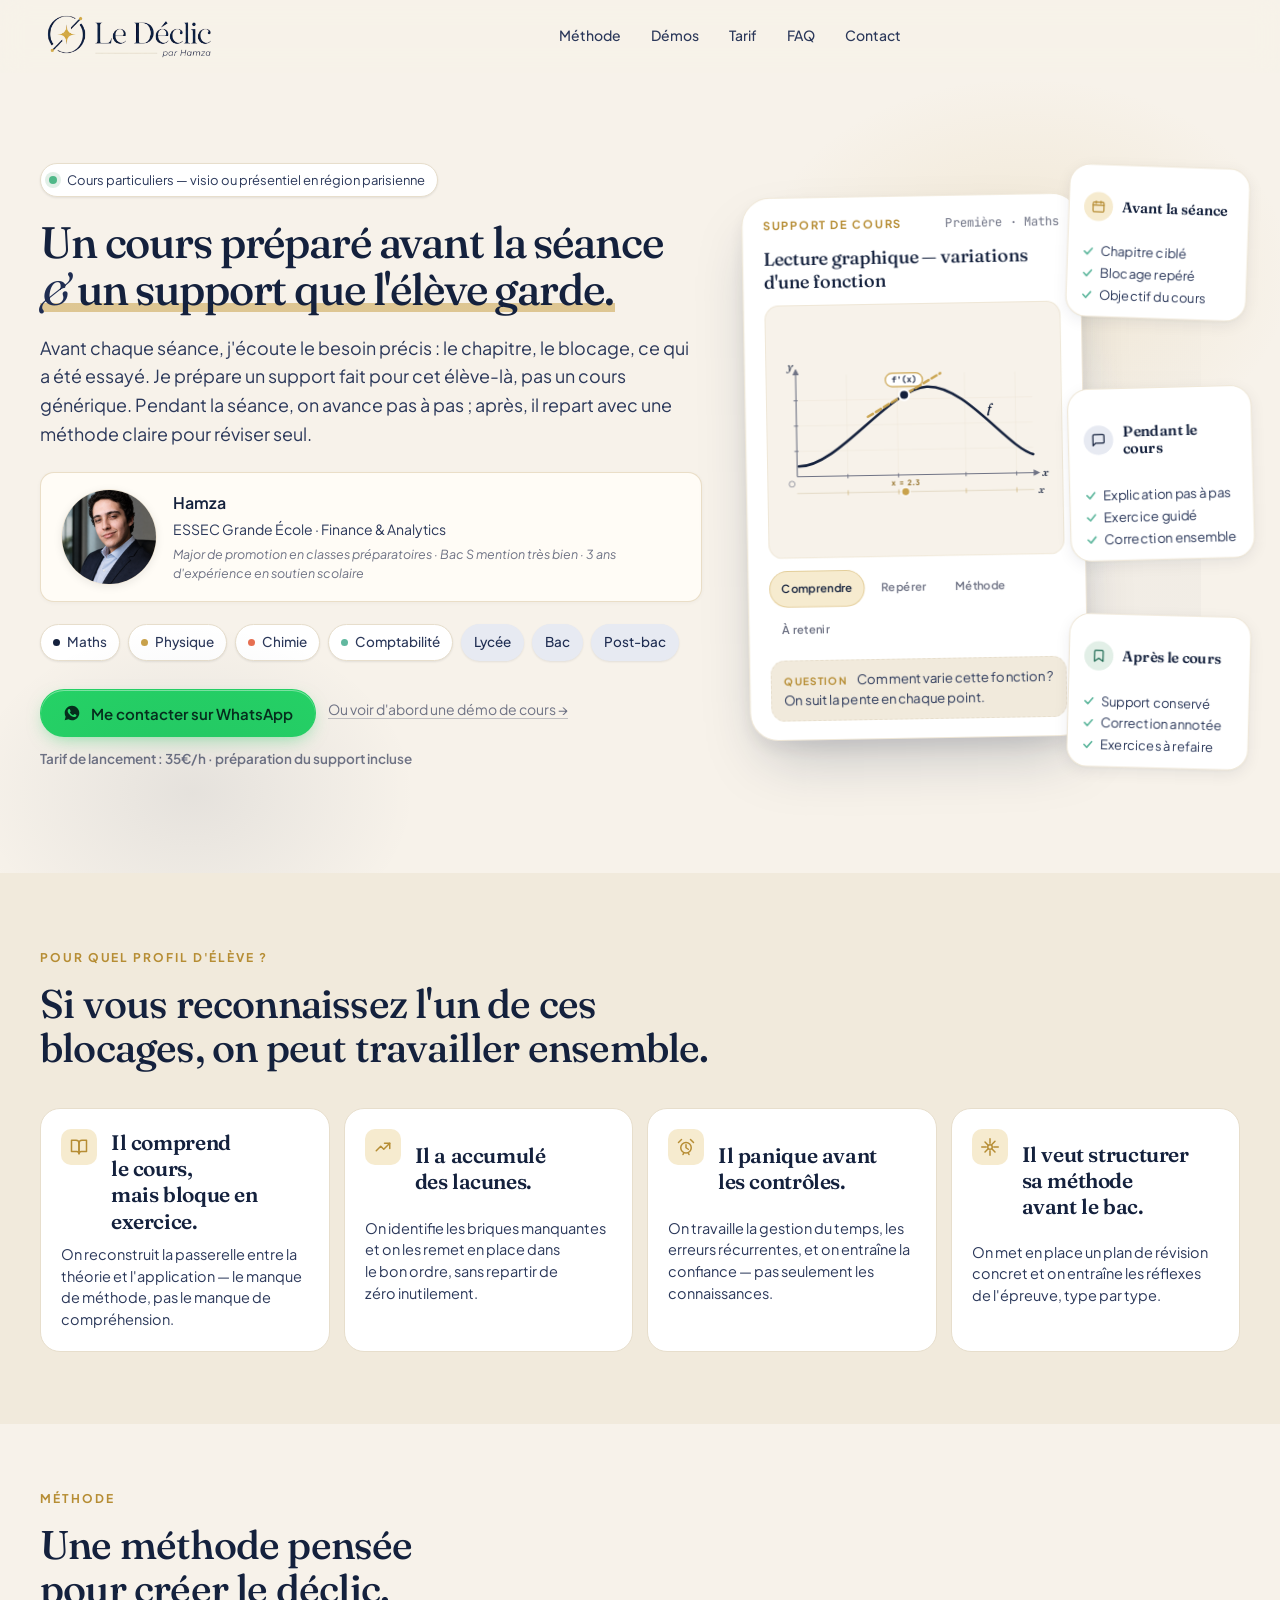
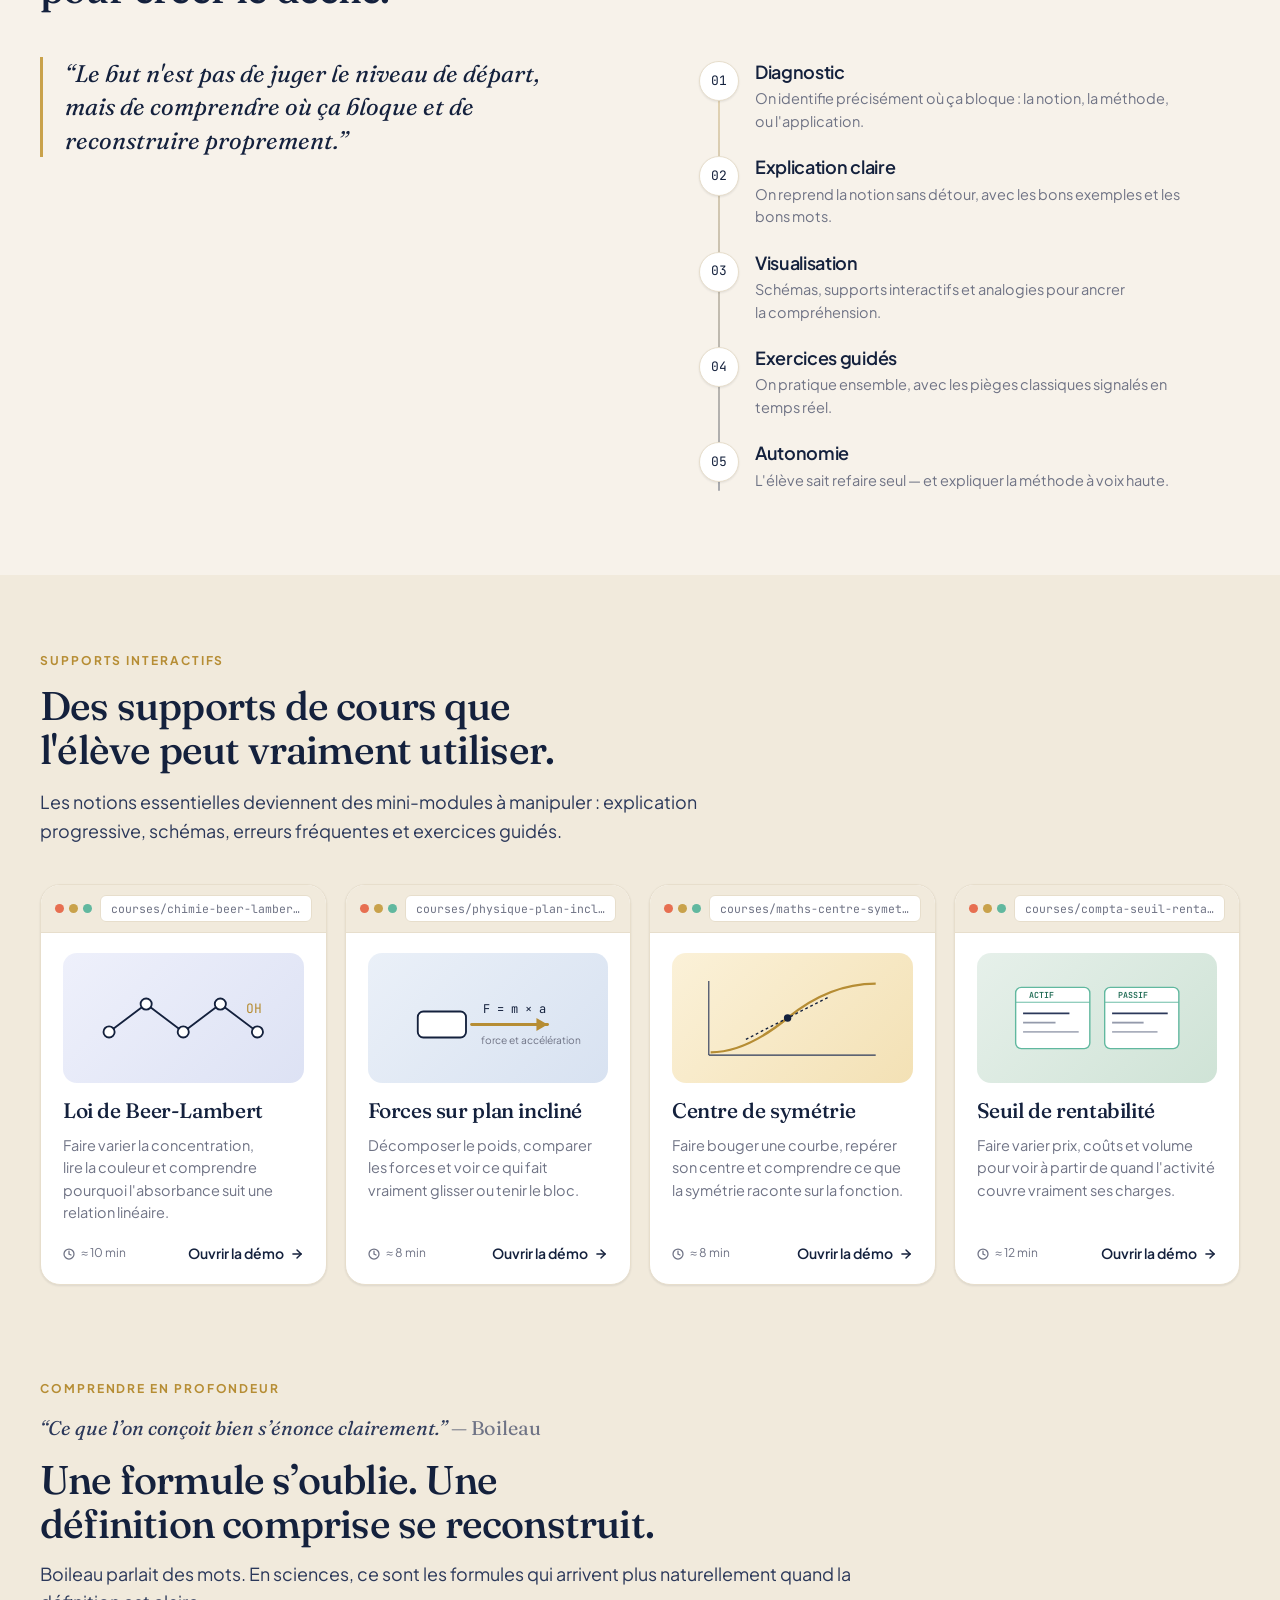
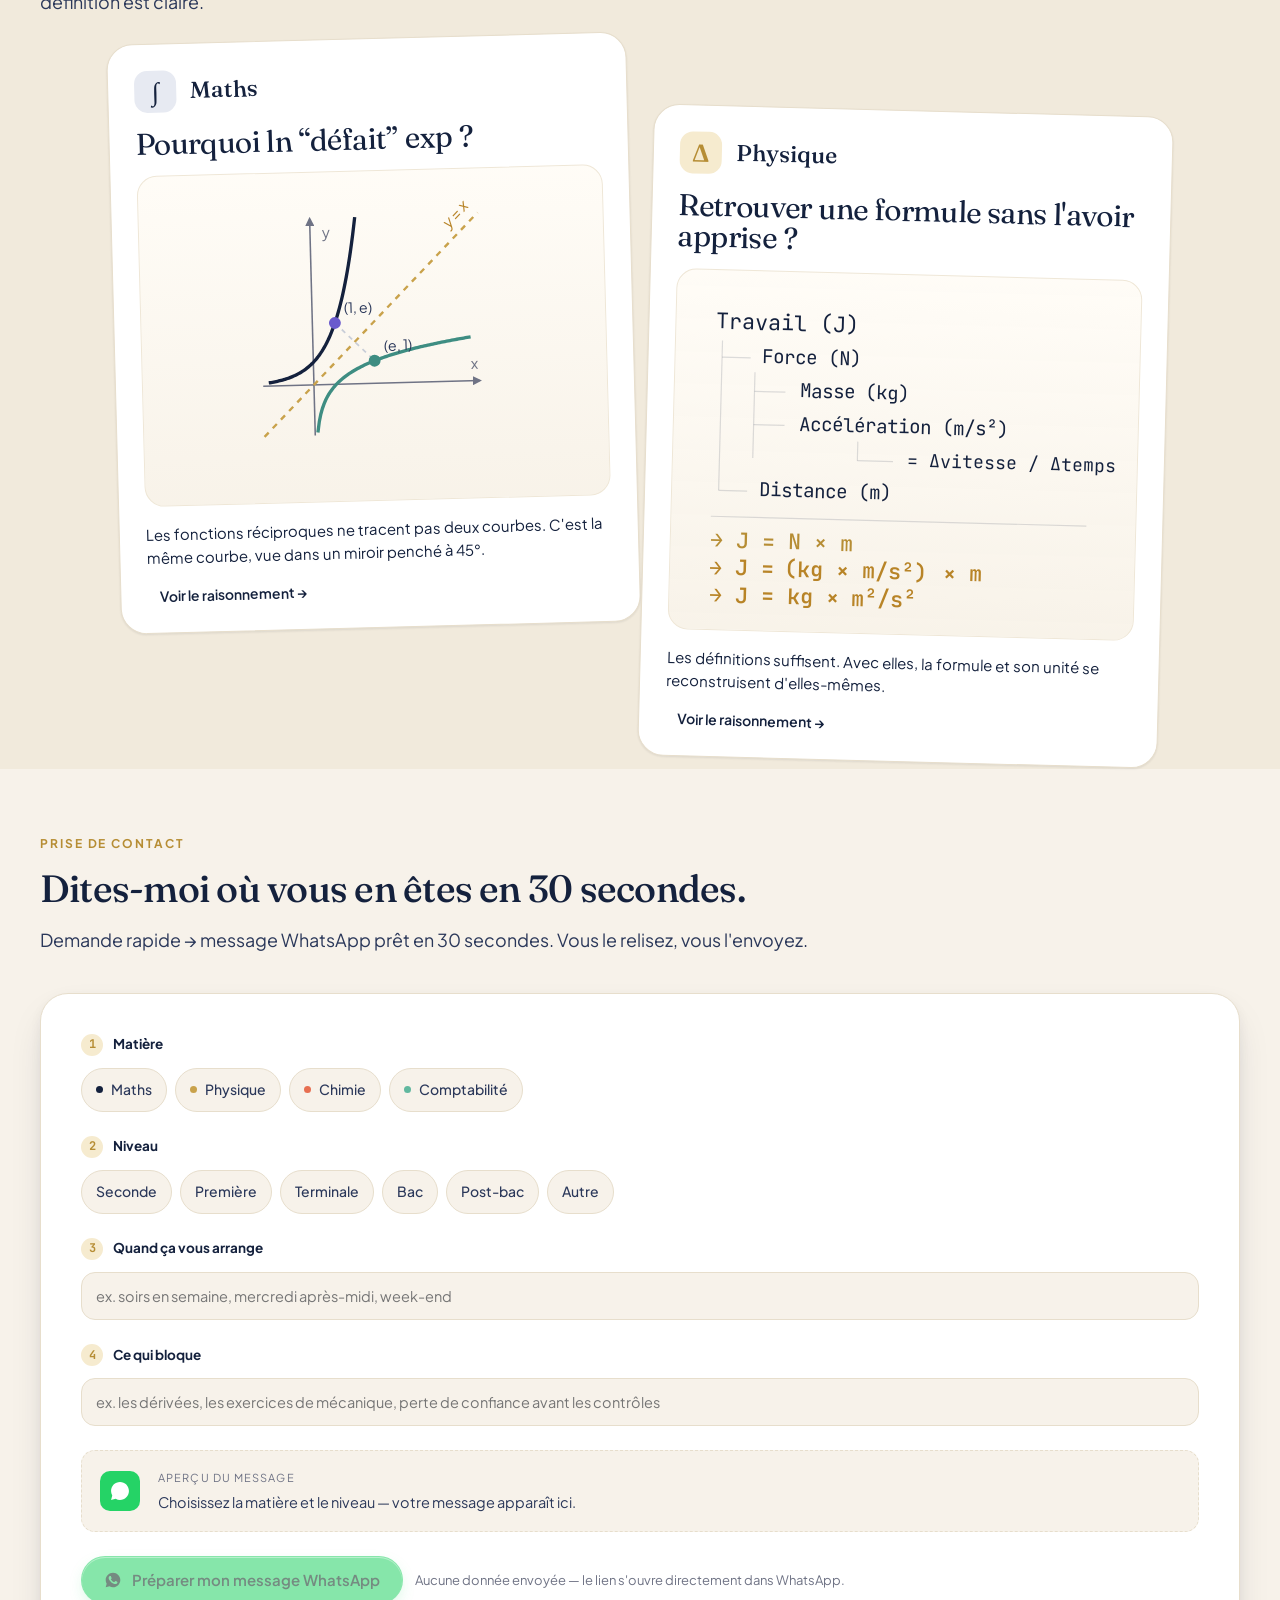
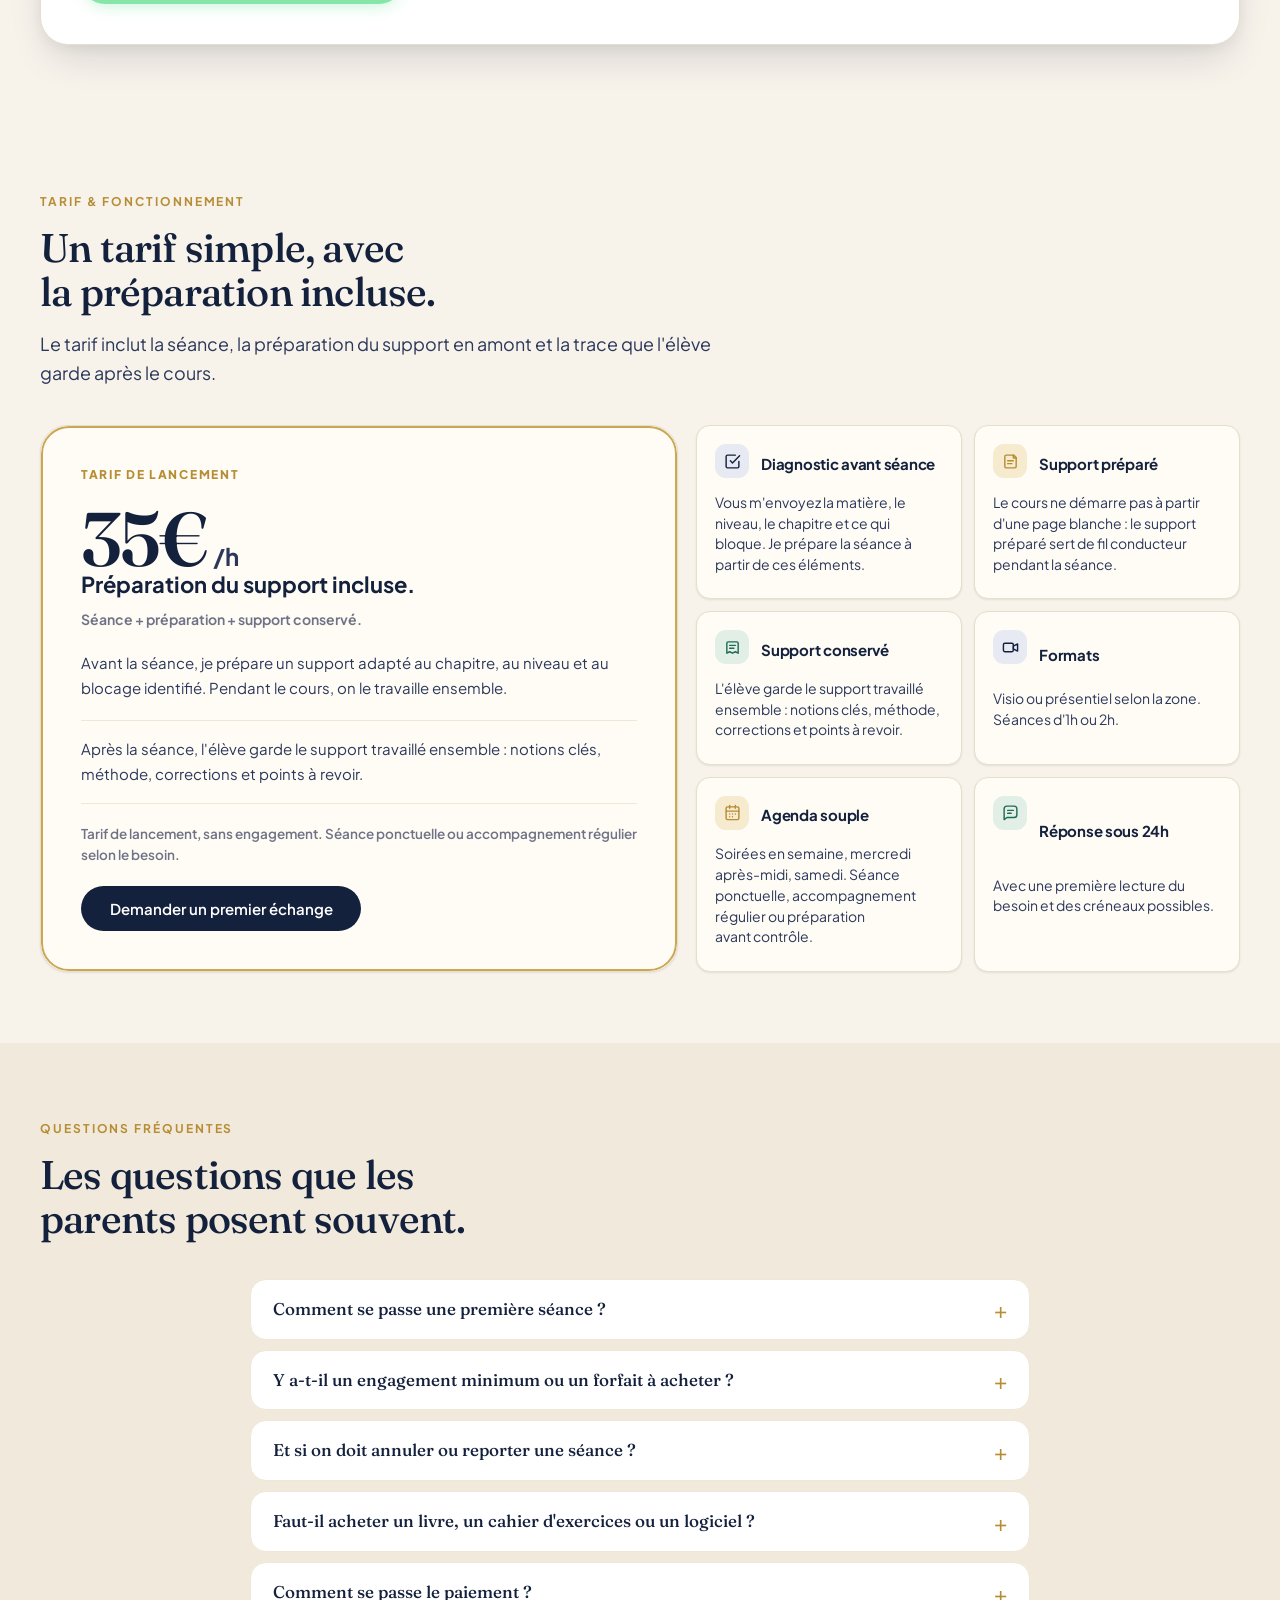
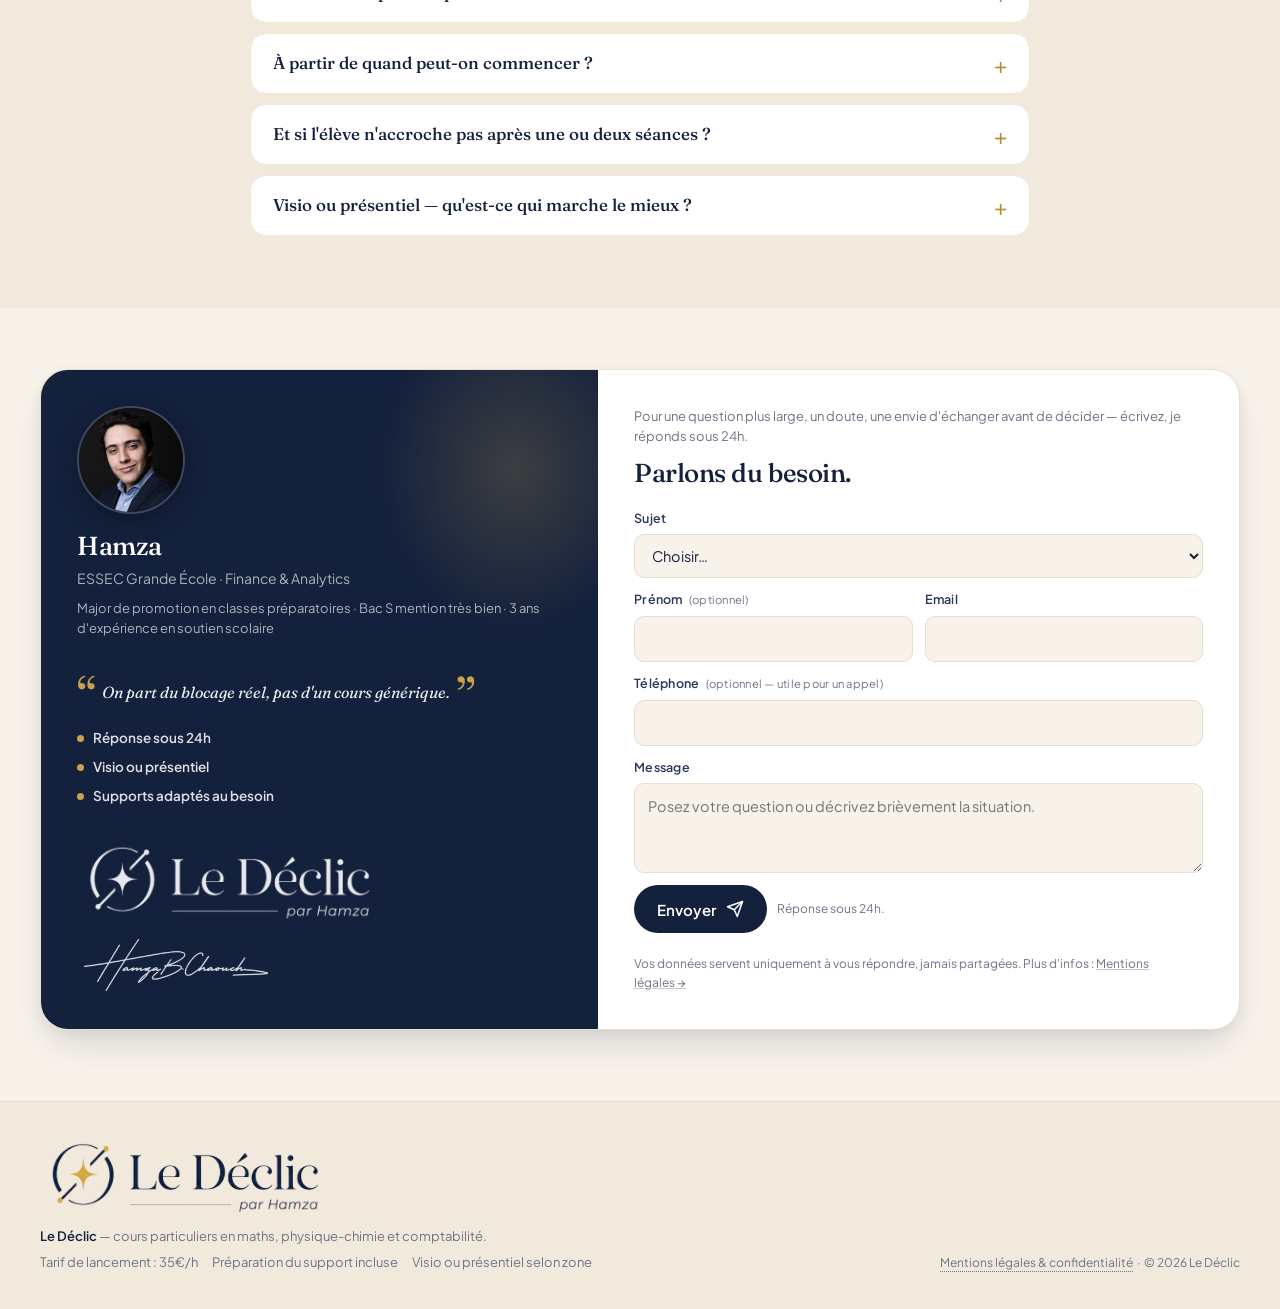
==== commit fa8129e4: "DebugSlider" ====
--- a/index.html
+++ b/index.html
@@ -2101,6 +2101,7 @@
   background: var(--surface); width: 100%; max-width: 1100px;
   height: min(86vh, 900px); border-radius: var(--r-lg); overflow: hidden;
   display: flex; flex-direction: column; box-shadow: var(--sh-xl);
+  -webkit-overflow-scrolling: touch;
 }
 .modal-head {
   display: flex; align-items: center; gap: 12px;
@@ -4165,18 +4166,7 @@
 const modalFrame = document.getElementById('modalFrame');
 const modalTitle = document.getElementById('modalTitle');
 function openModal(src) {
-  modalTitle.textContent = src;
-  modalFrame.onload = () => {
-    // Baroud d'honneur iOS : focaliser le contexte de l'iframe (non synthétique,
-    // donc pas bloqué par isTrusted) pour tenter de lever le verrou d'activation.
-    try {
-      modalFrame.contentWindow.focus();
-      const doc = modalFrame.contentDocument;
-      const first = doc && doc.querySelector('input[type=range]');
-      if (first) first.focus({ preventScroll: true });
-    } catch (e) { /* about:blank ou pas prêt — sans effet, on ignore */ }
-  };
-  modalFrame.src = src;
+  modalTitle.textContent = src; modalFrame.src = src;
   modal.setAttribute('open',''); modal.setAttribute('aria-hidden','false');
   document.body.style.overflow = 'hidden';
 }
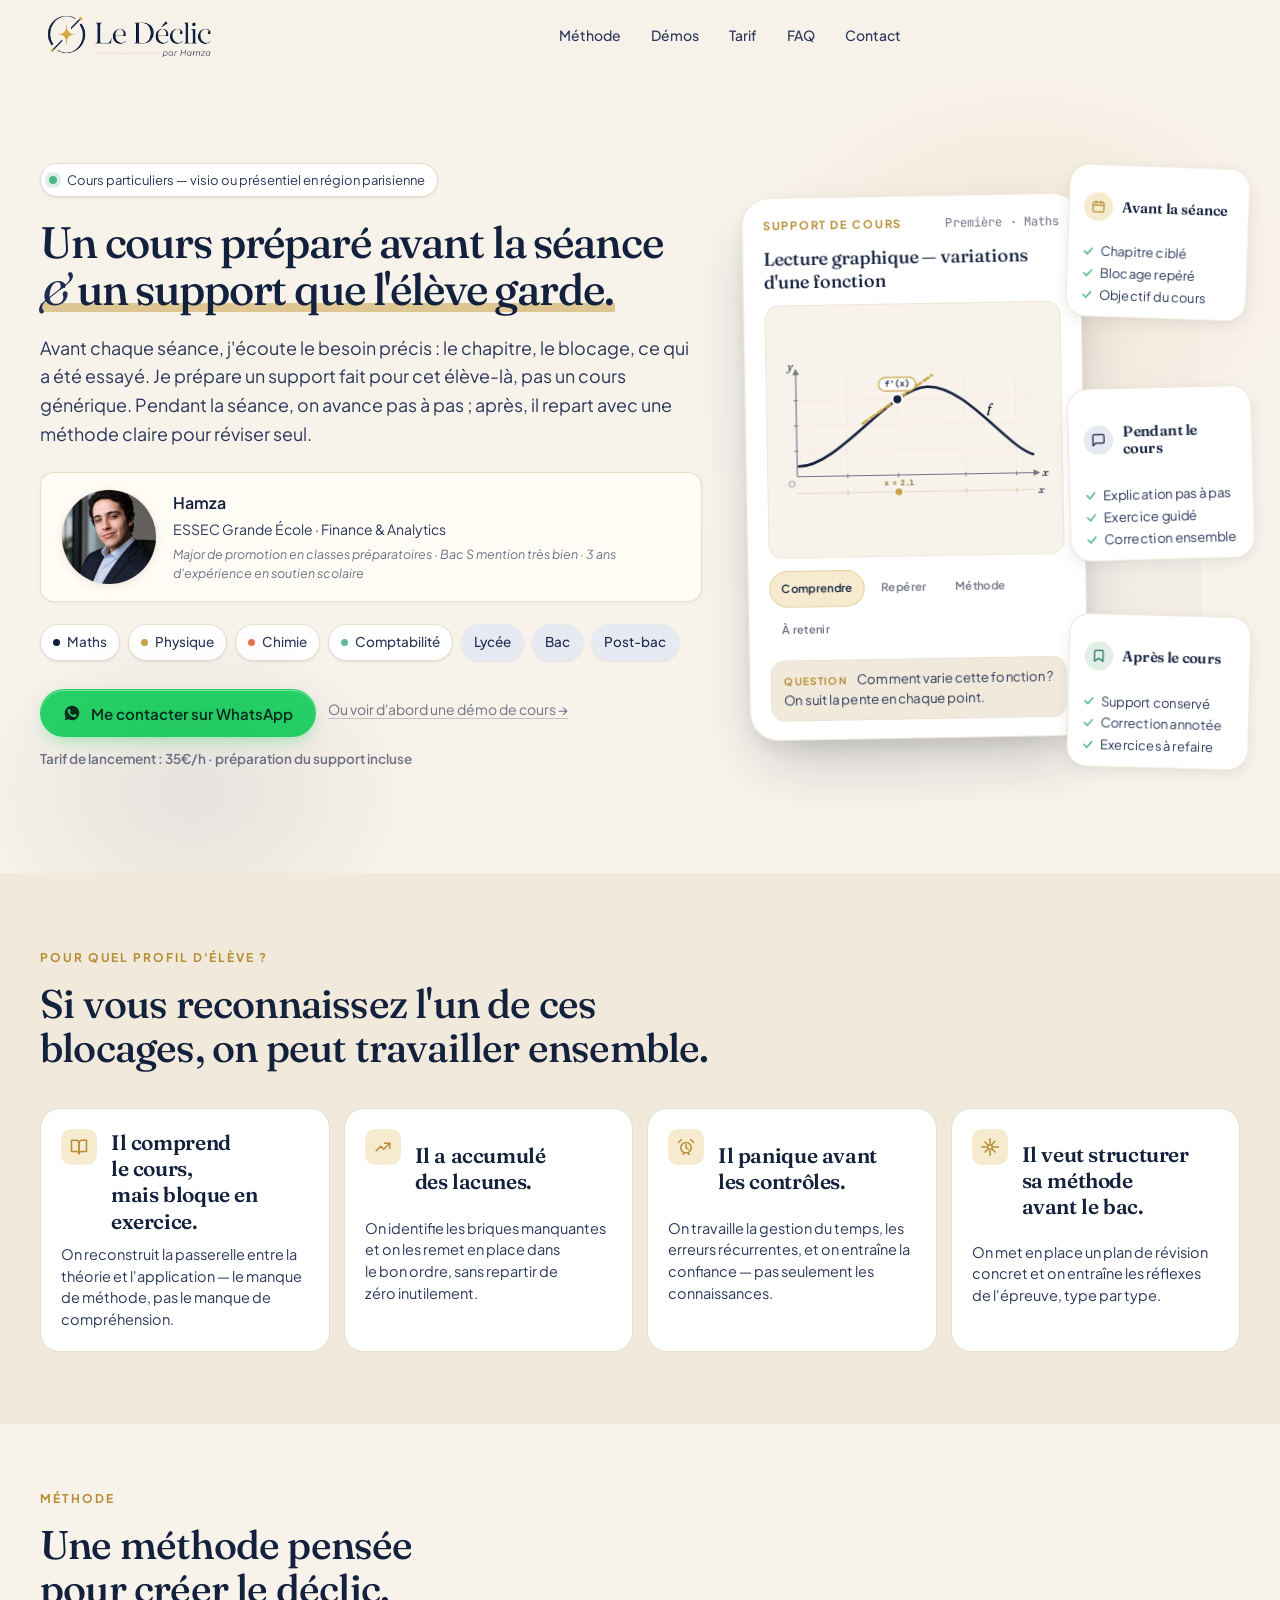
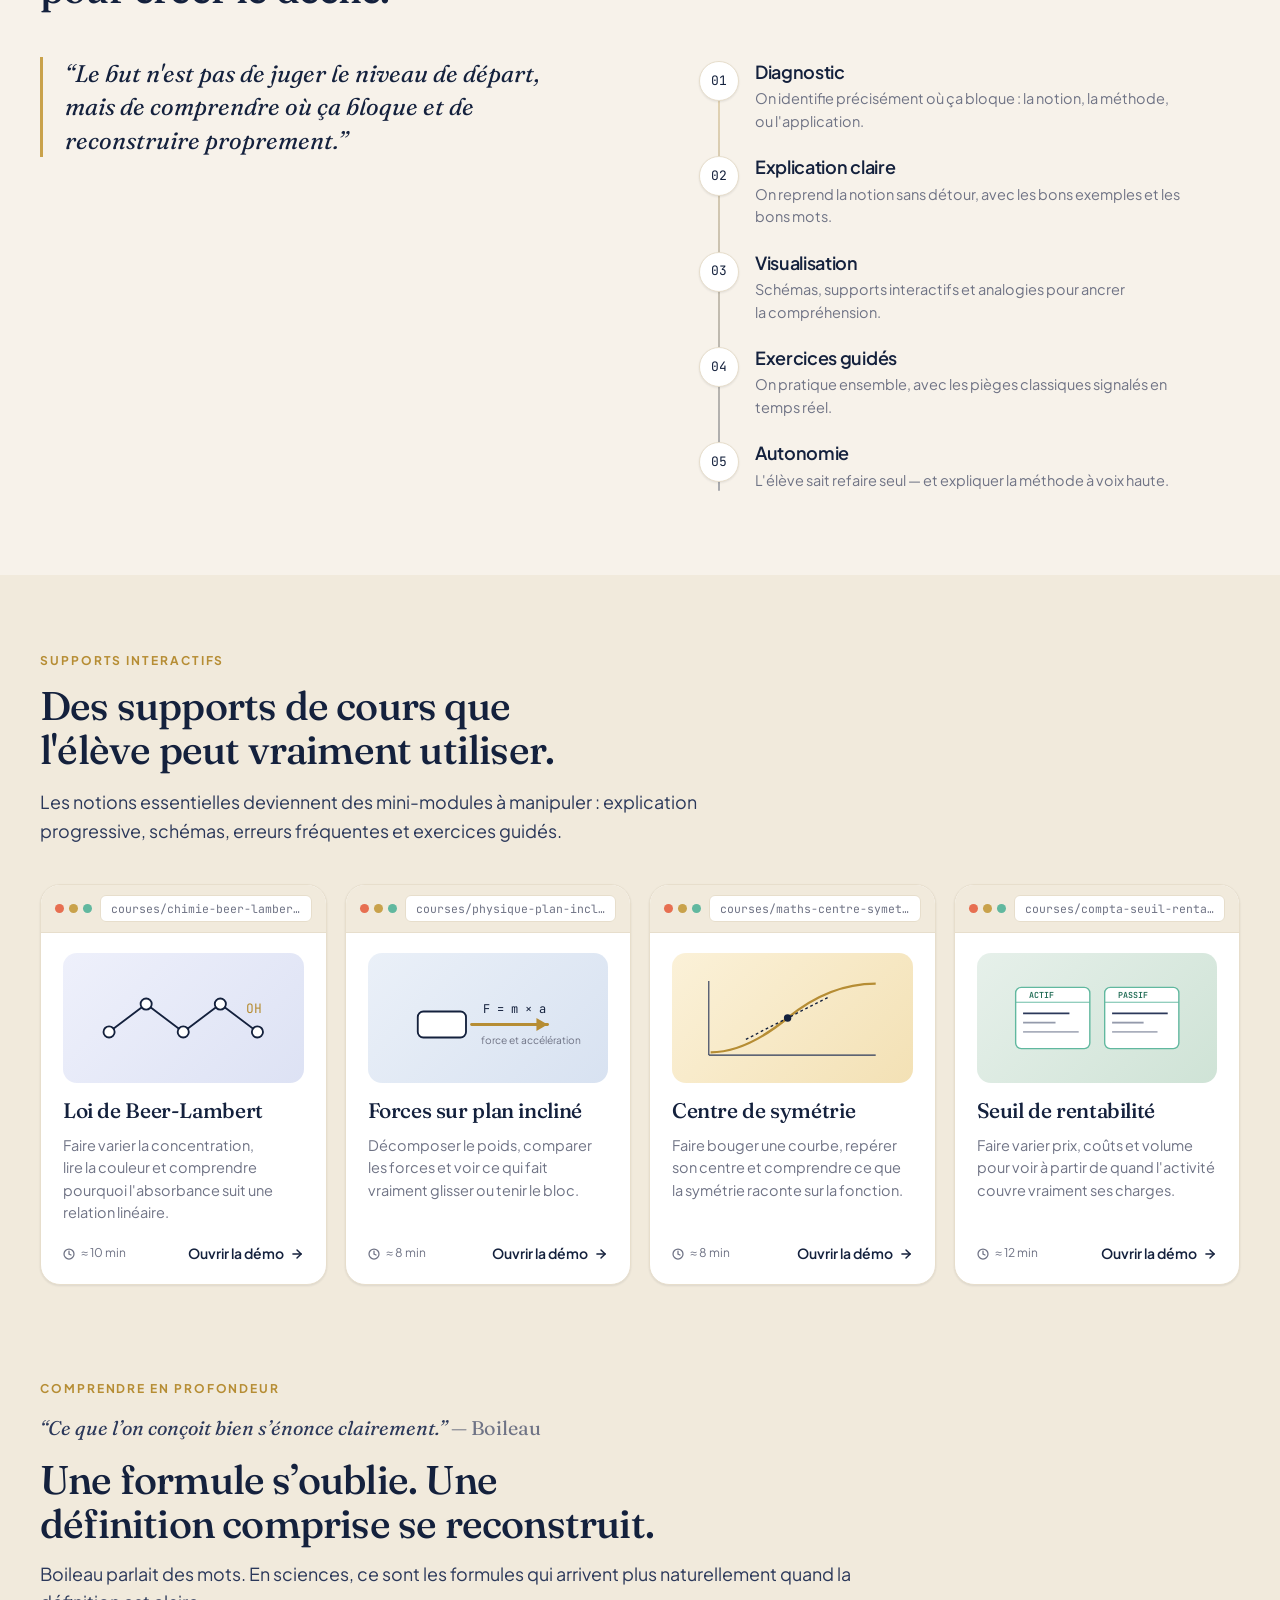
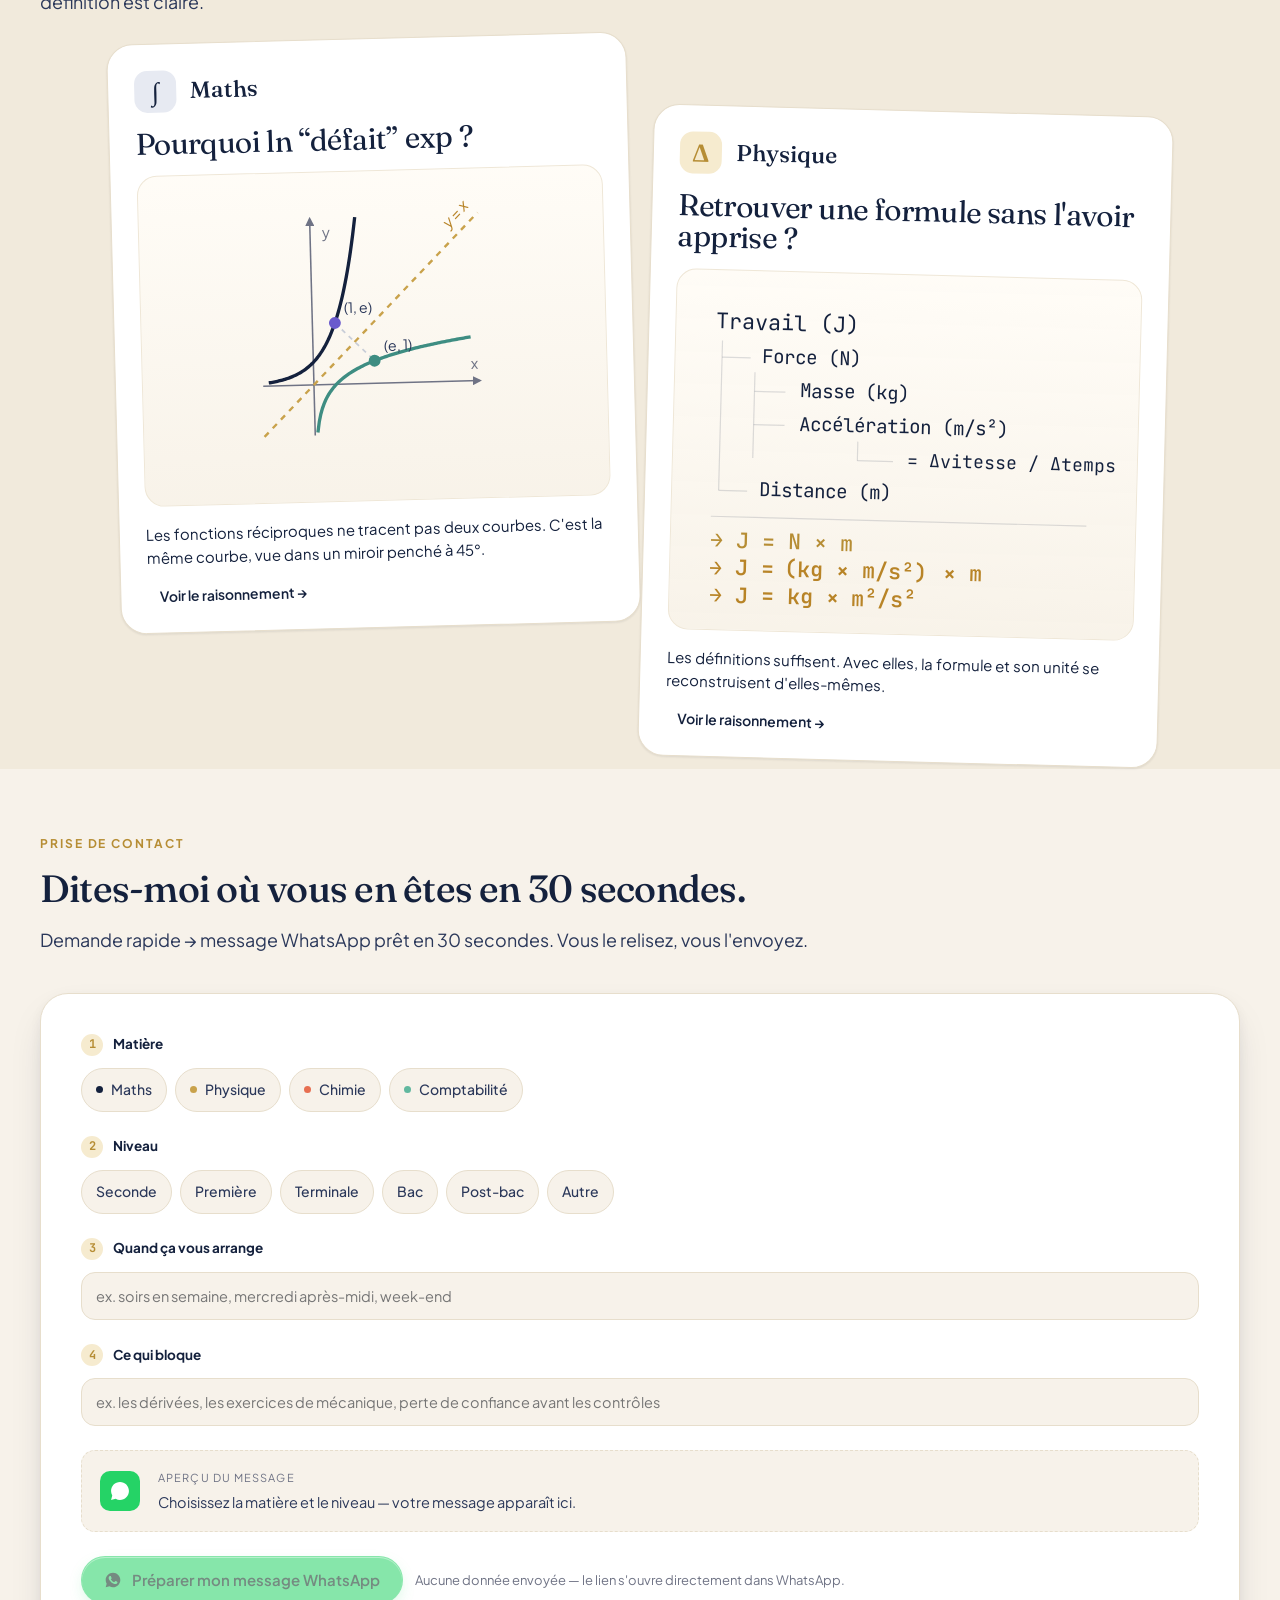
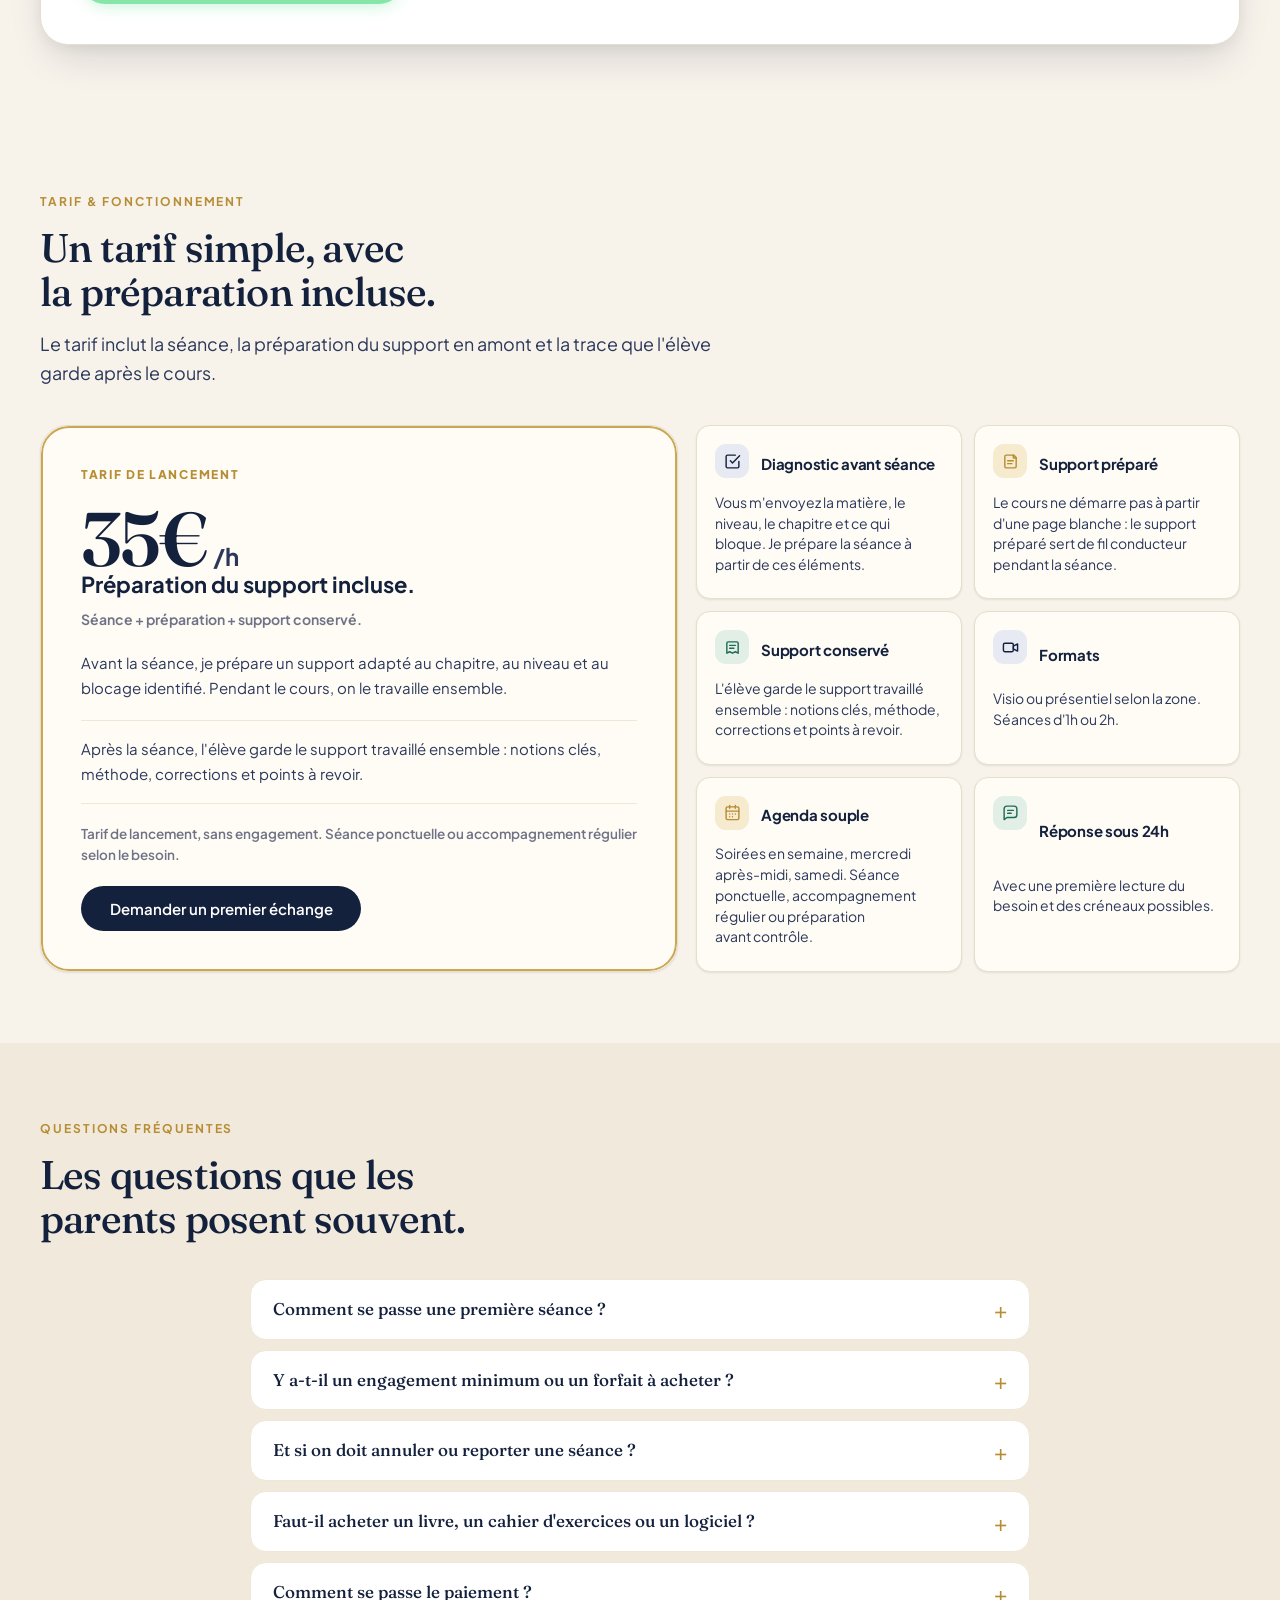
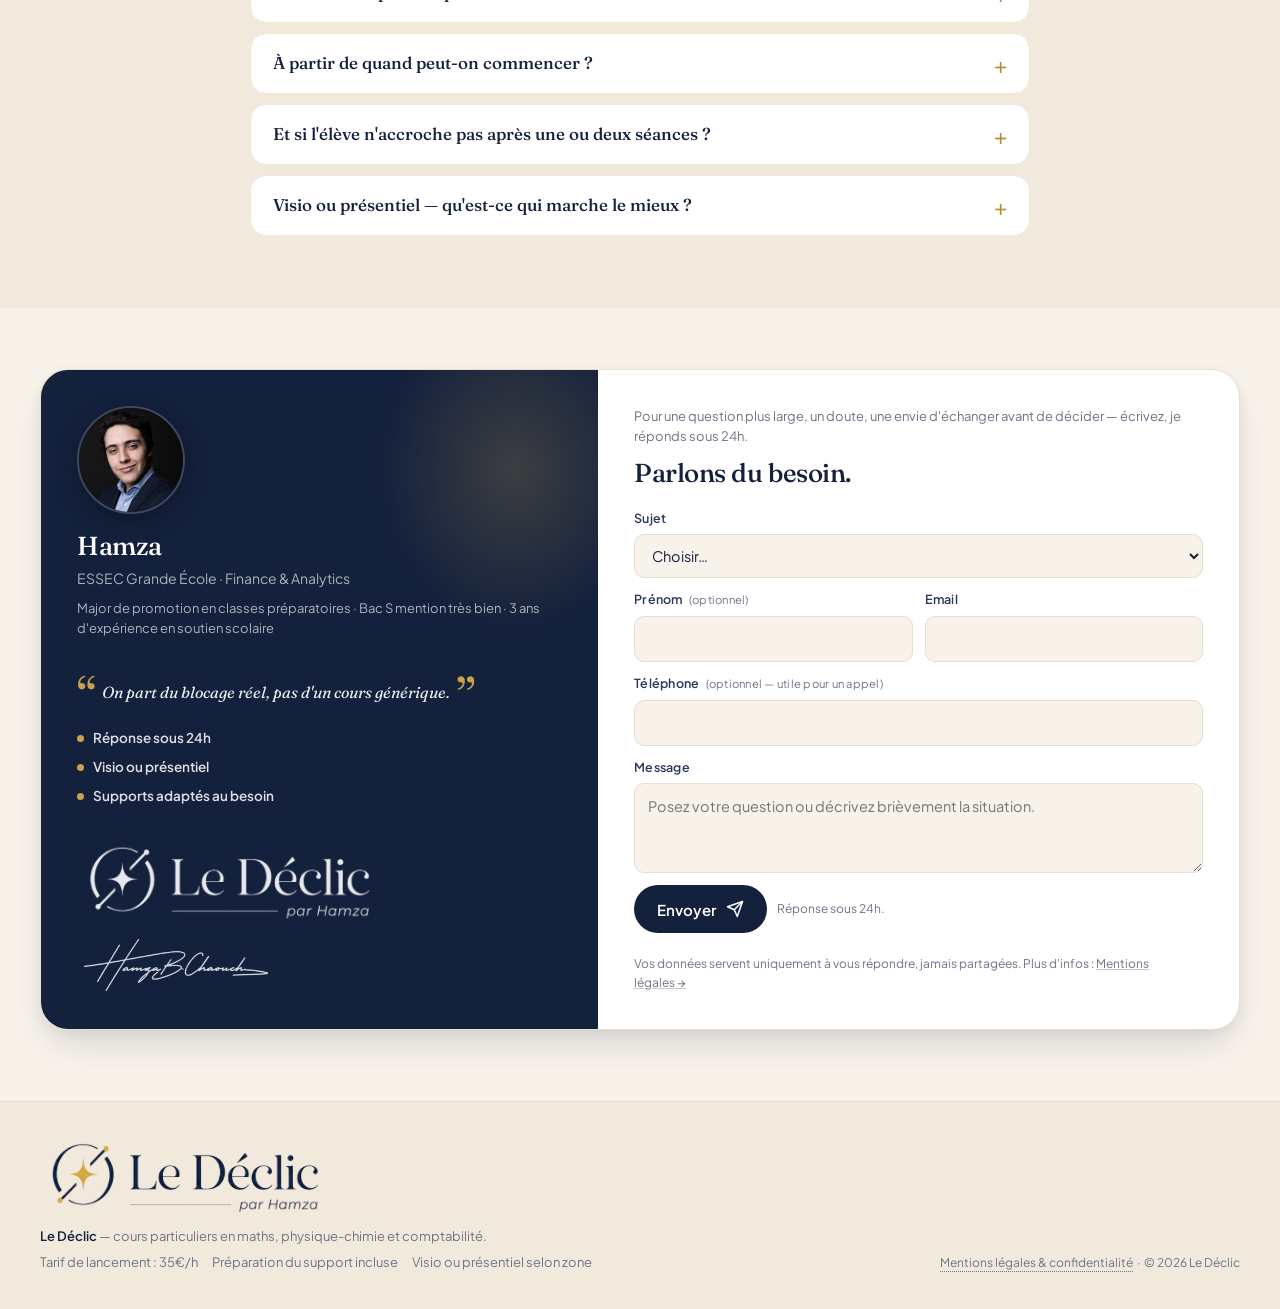
==== commit 4d2ca17d: "Fix1" ====
--- a/index.html
+++ b/index.html
@@ -2101,7 +2101,6 @@
   background: var(--surface); width: 100%; max-width: 1100px;
   height: min(86vh, 900px); border-radius: var(--r-lg); overflow: hidden;
   display: flex; flex-direction: column; box-shadow: var(--sh-xl);
-  -webkit-overflow-scrolling: touch;
 }
 .modal-head {
   display: flex; align-items: center; gap: 12px;
@@ -2115,7 +2114,8 @@
 .modal-head .title { font-family: var(--ff-mono); font-size: 12.5px; color: var(--muted); flex: 1; text-align: center; }
 .modal-head .close { padding: 10px 14px; border-radius: 8px; font-size: 13px; color: var(--ink-soft); min-height: 44px; display: inline-flex; align-items: center; }
 .modal-head .close:hover { background: rgba(0,0,0,.05); color: var(--ink); }
-.modal iframe { flex: 1; width: 100%; border: 0; background: var(--bg); }
+.modal-scroll { flex: 1; overflow: auto; -webkit-overflow-scrolling: touch; }
+.modal iframe { width: 100%; height: 100%; border: 0; background: var(--bg); display: block; }
 
 /* ===== Reveal ===== */
 .reveal { opacity: 0; transform: translateY(14px); transition: opacity .7s ease, transform .7s cubic-bezier(.2,.7,.2,1); }
@@ -3021,7 +3021,9 @@
         <svg viewBox="0 0 24 24" width="14" height="14" fill="none" stroke="currentColor" stroke-width="2.4" stroke-linecap="round" aria-hidden="true"><line x1="6" y1="6" x2="18" y2="18"/><line x1="18" y1="6" x2="6" y2="18"/></svg>
       </button>
     </div>
-    <iframe id="modalFrame" title="Démonstration de cours"></iframe>
+    <div class="modal-scroll">
+      <iframe id="modalFrame" title="Démonstration de cours"></iframe>
+    </div>
   </div>
 </div>
 
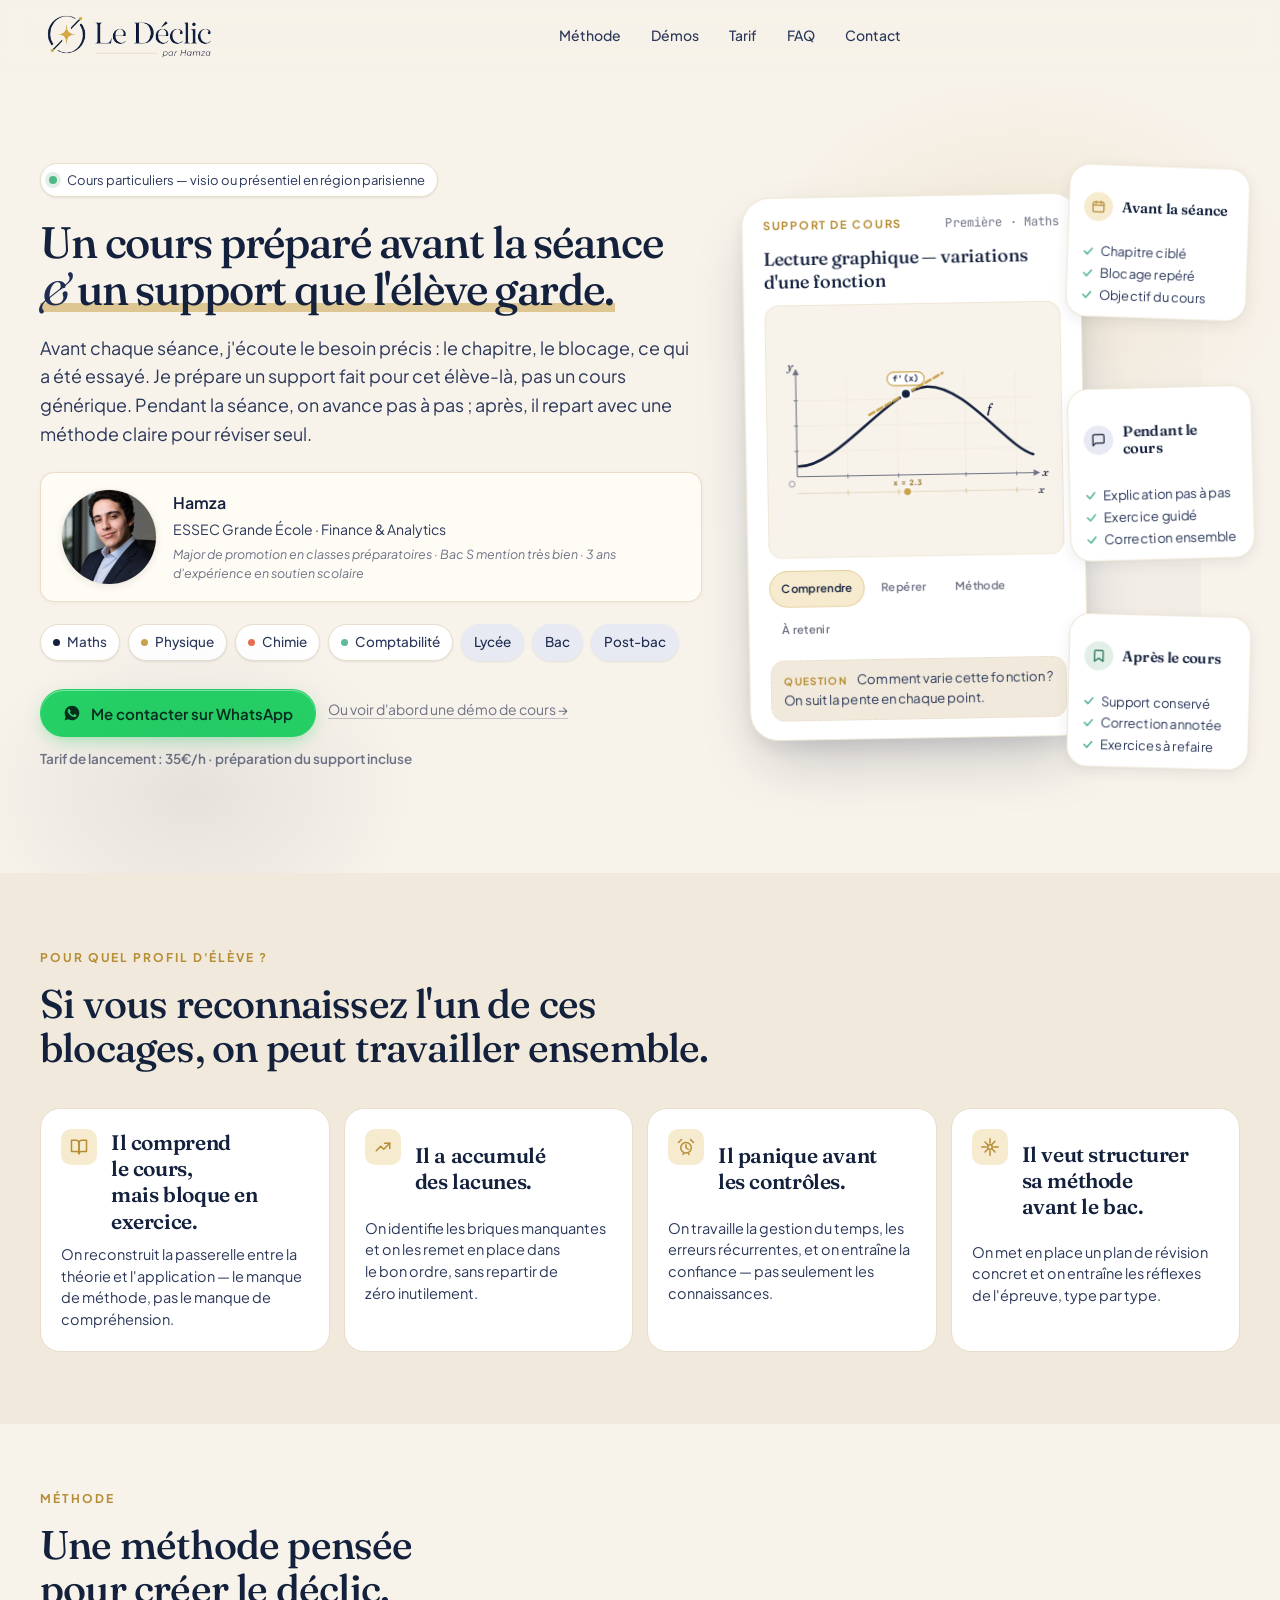
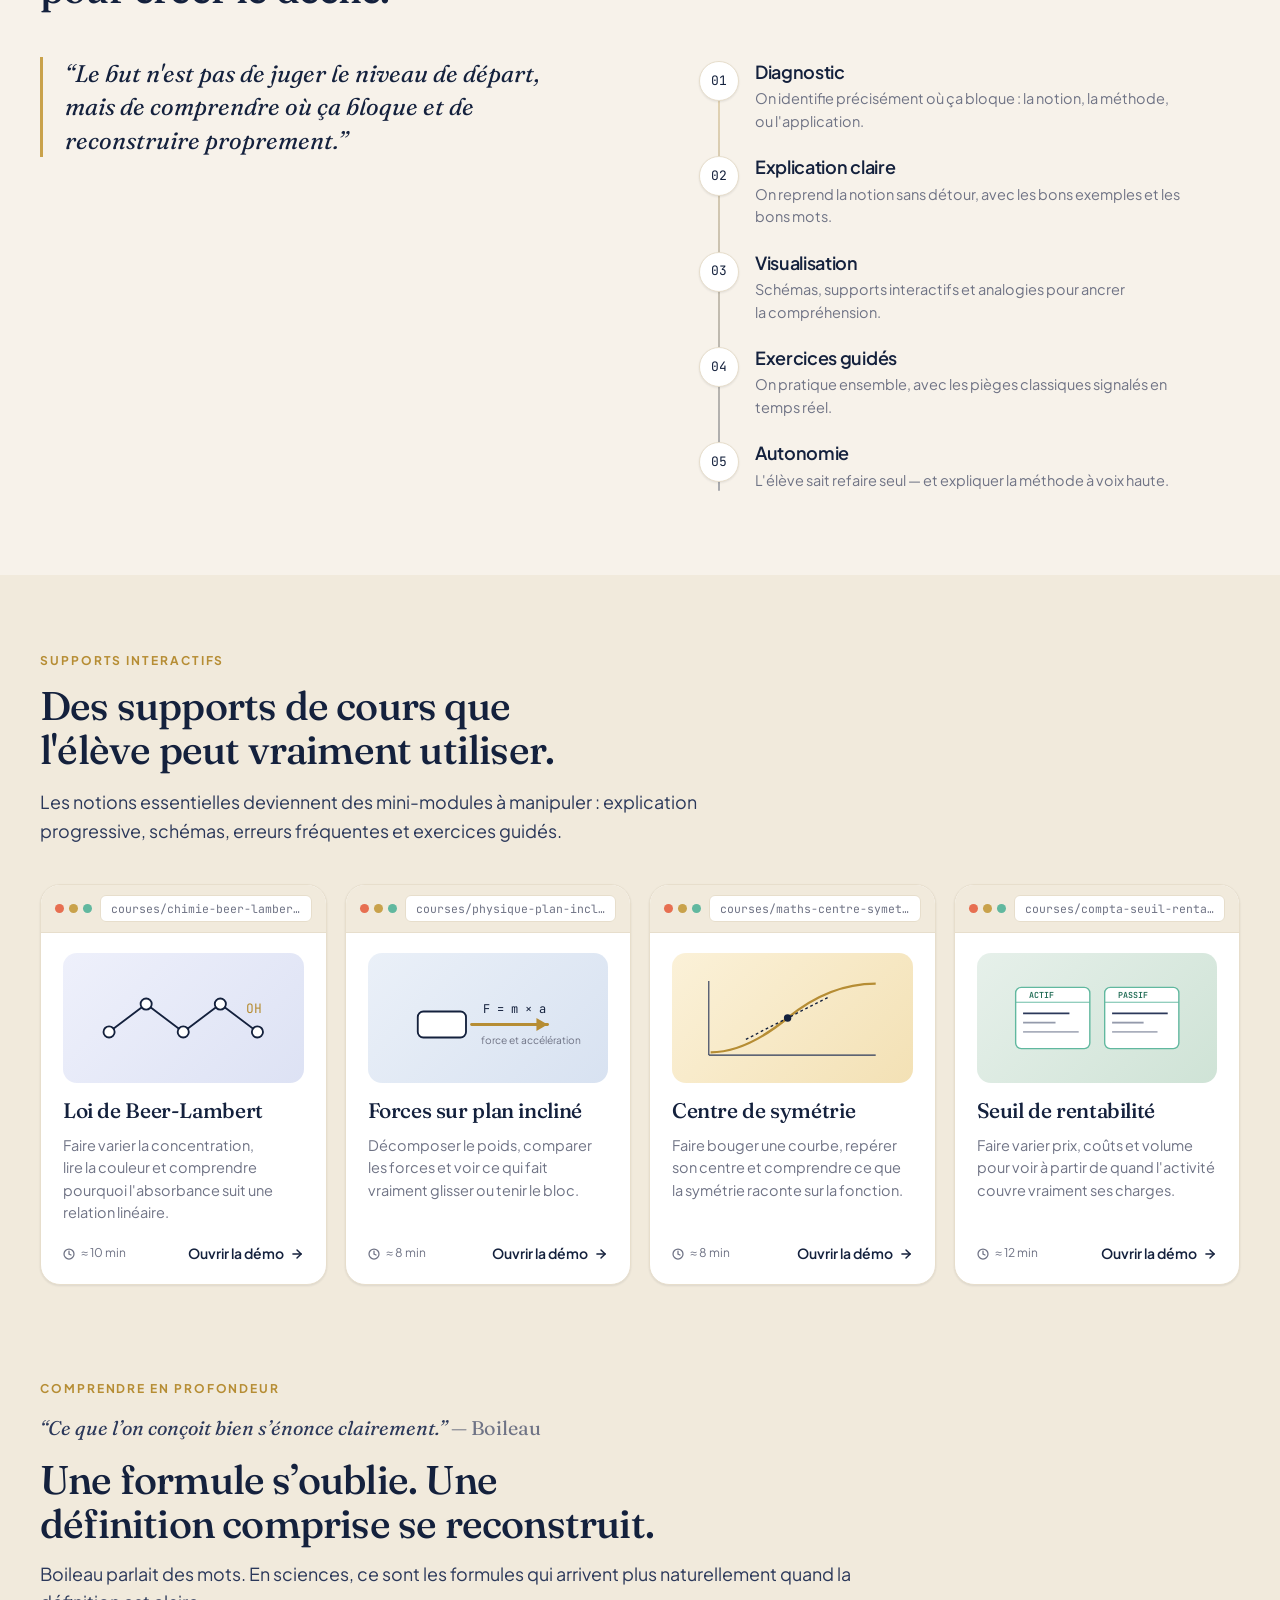
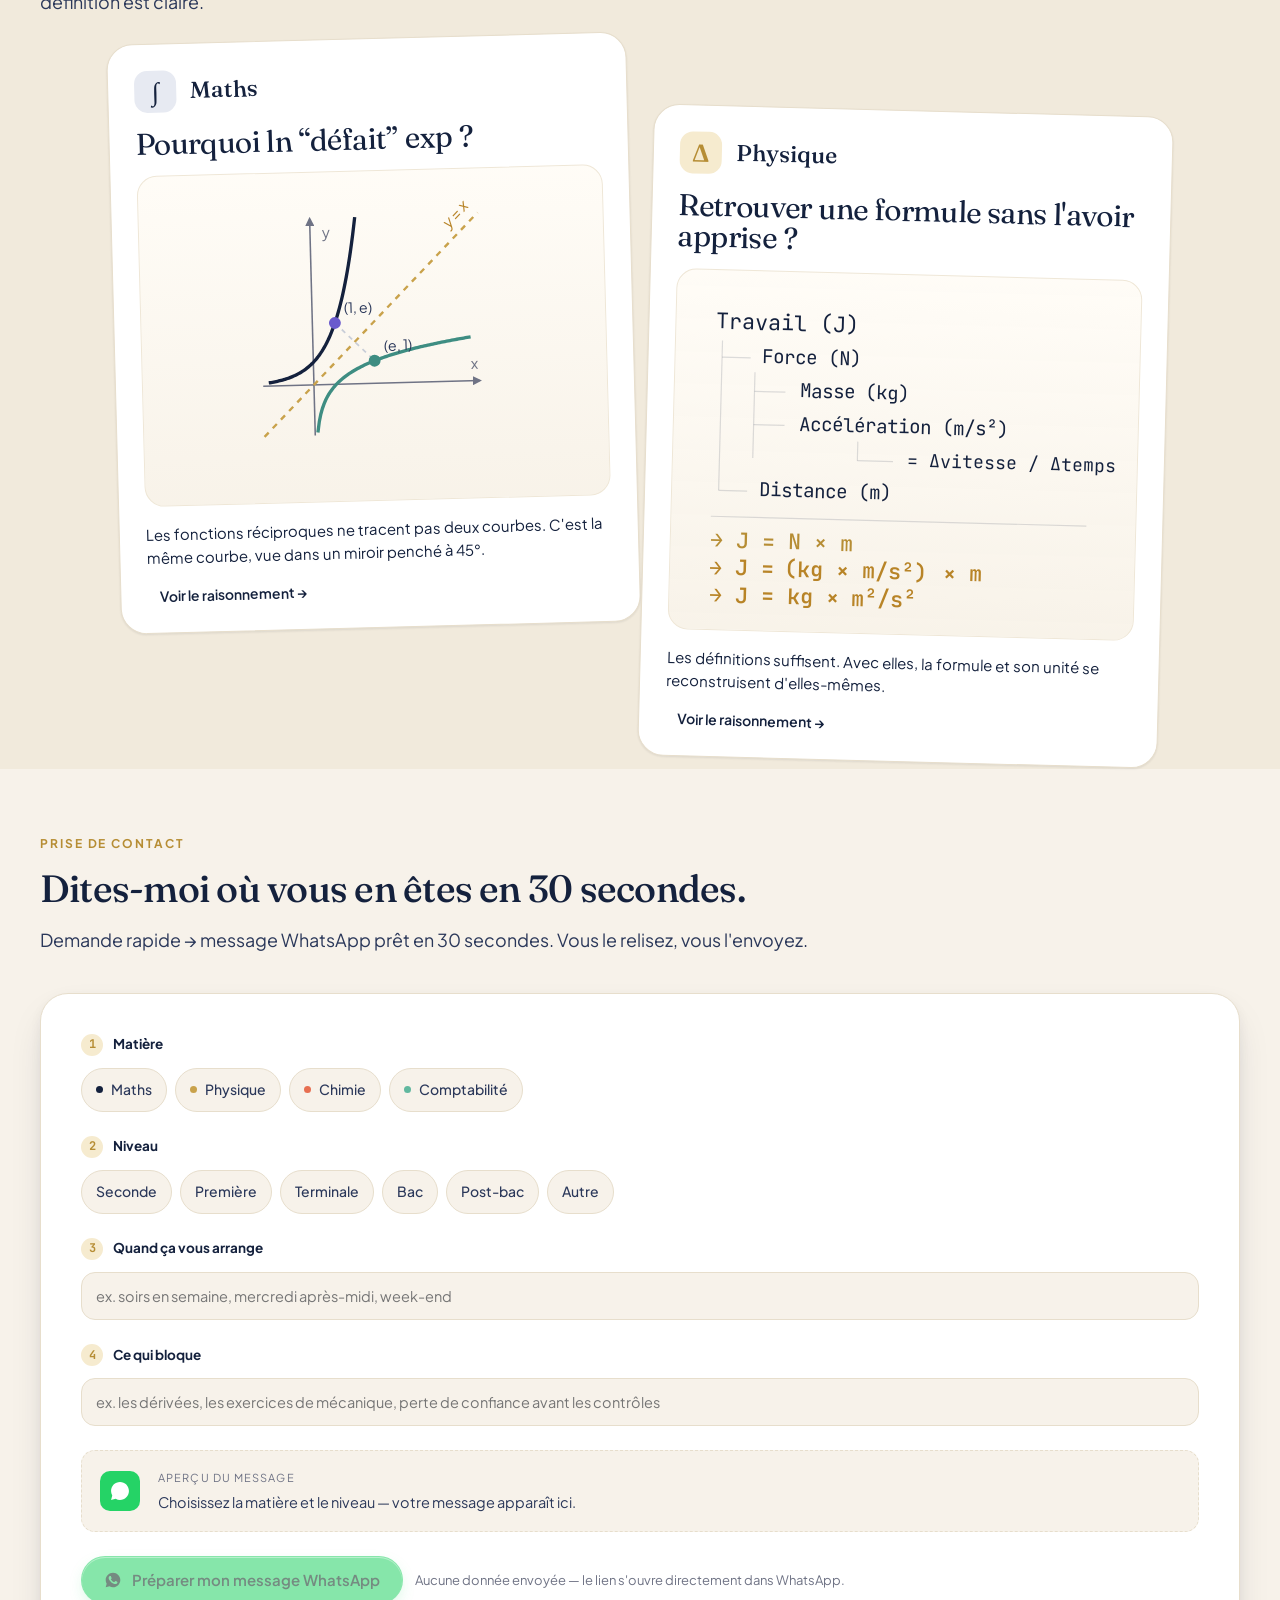
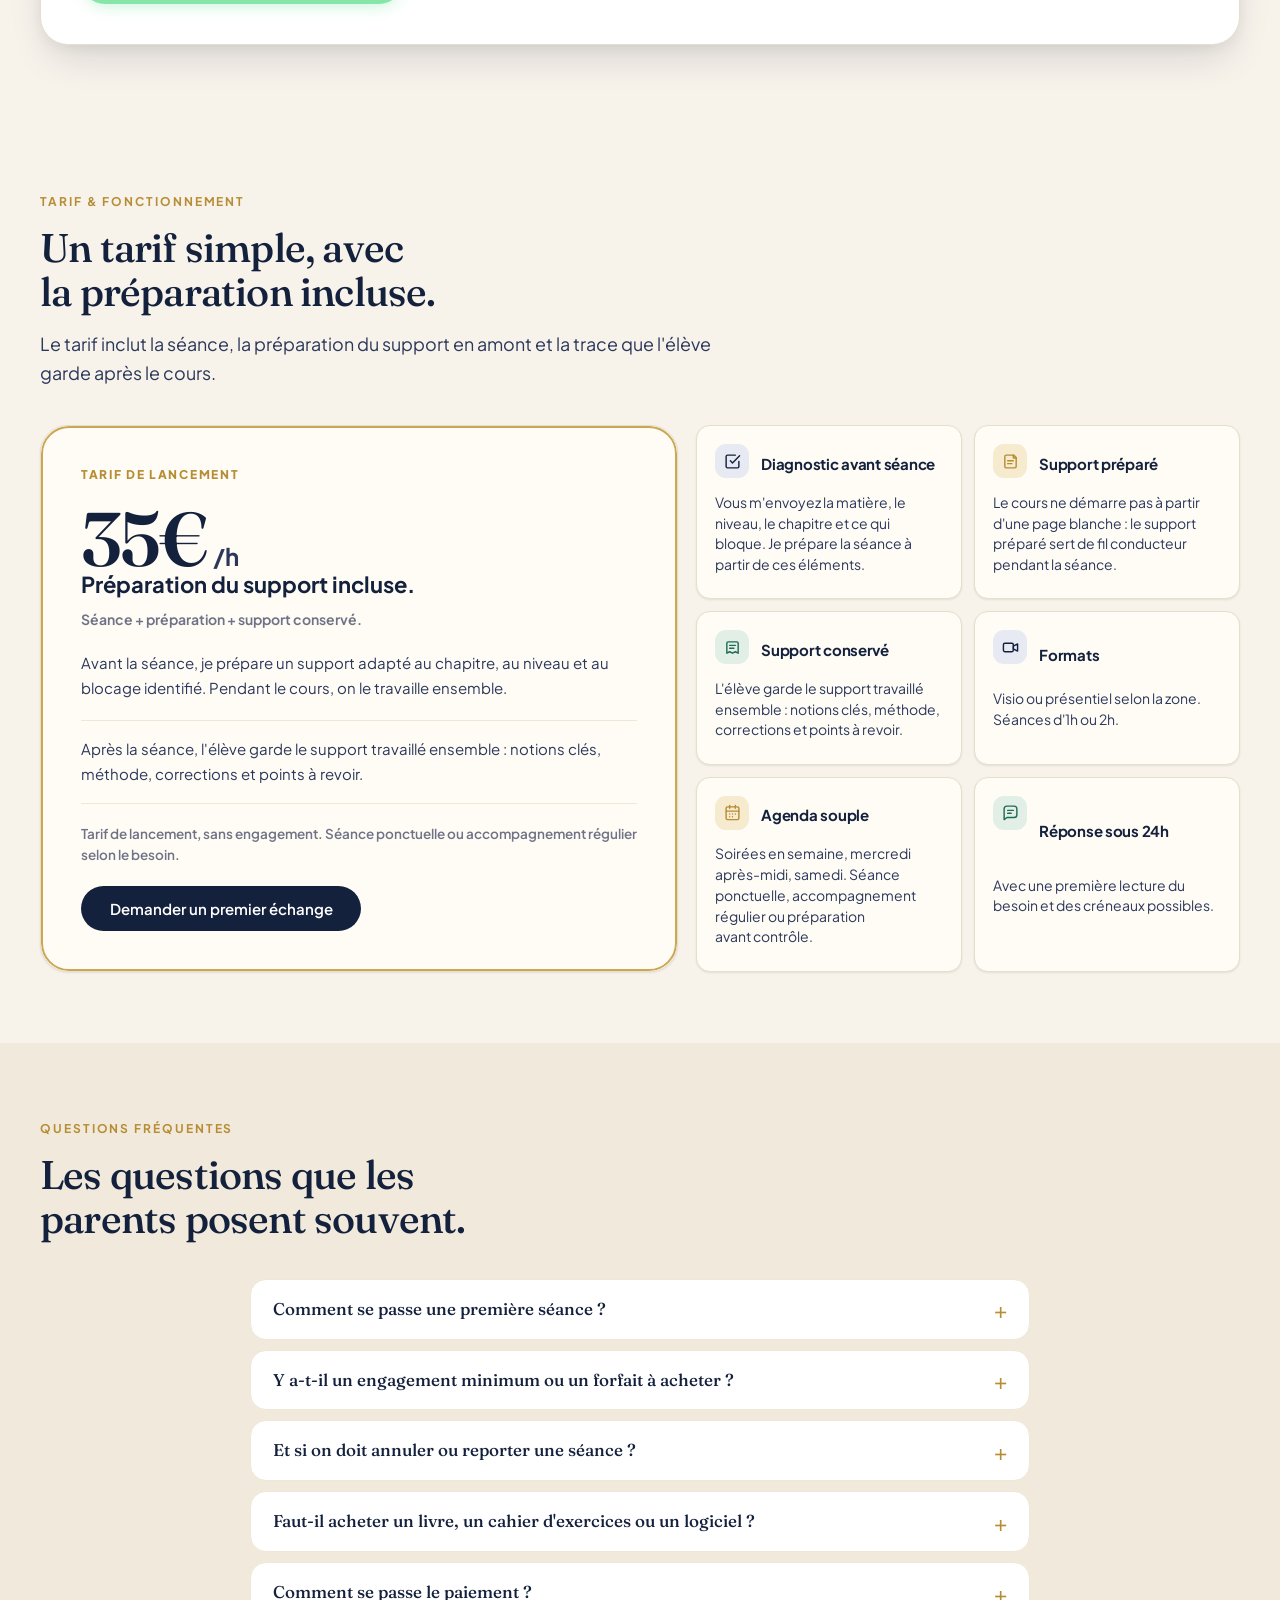
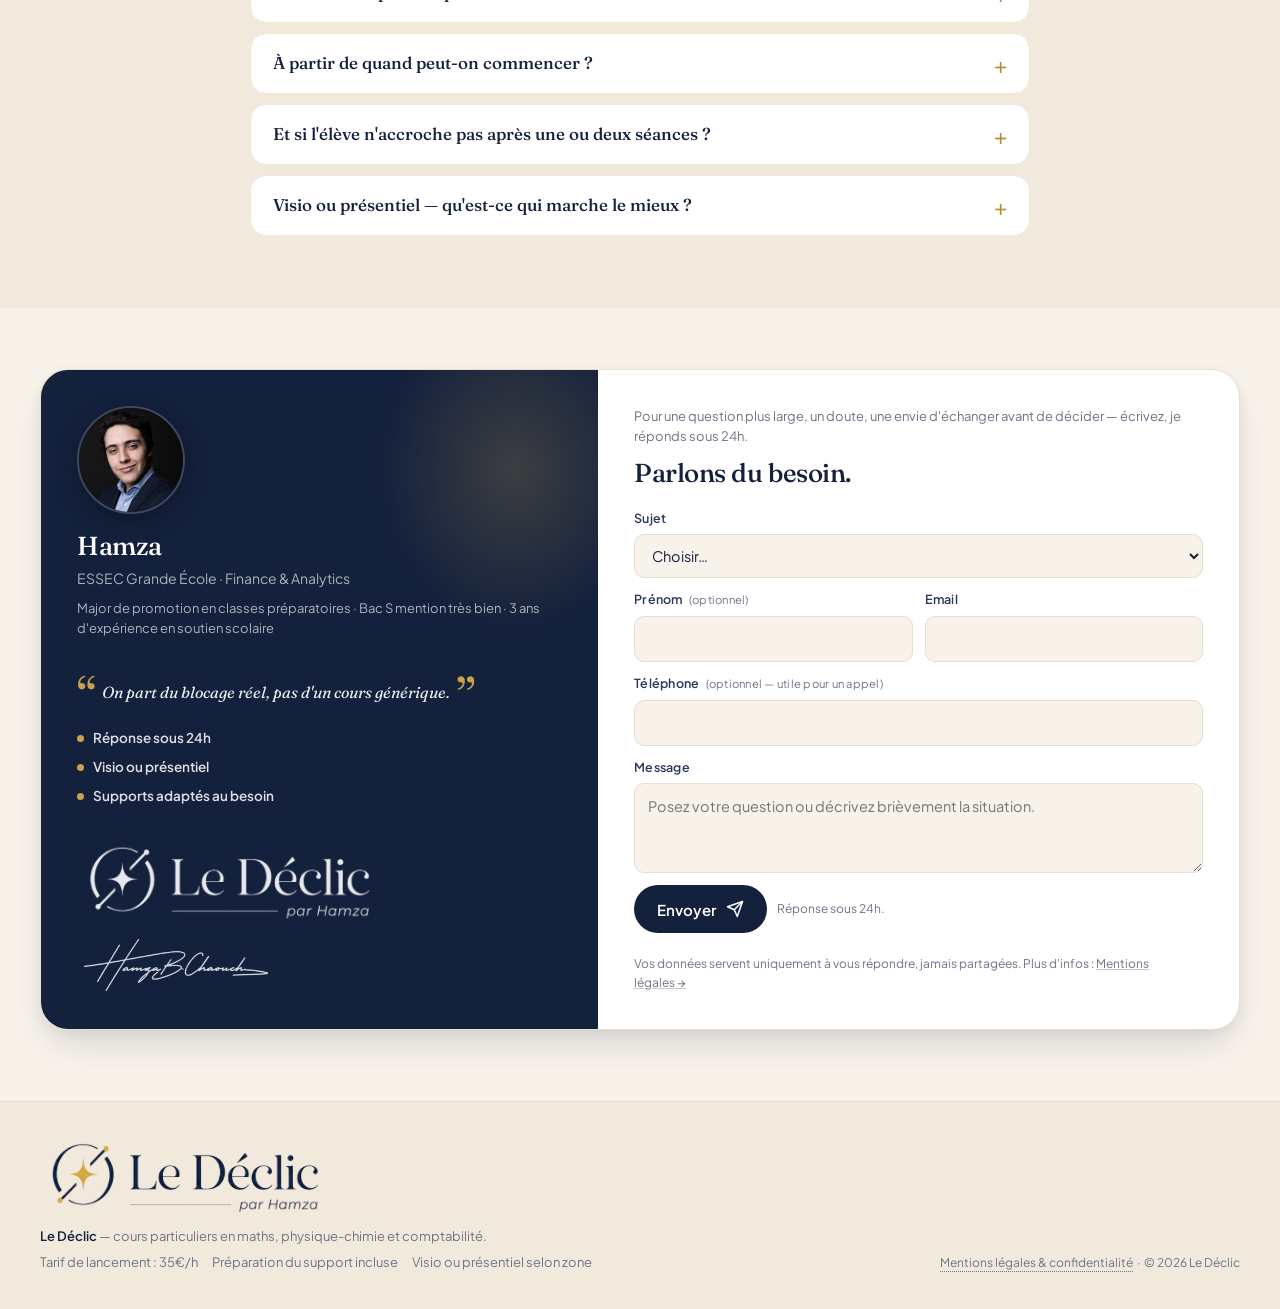
==== commit be76ca59: "no ancestors" ====
--- a/index.html
+++ b/index.html
@@ -2091,7 +2091,8 @@
 
 /* ===== Modal ===== */
 .modal {
-  position: fixed; inset: 0; z-index: 100;
+  position: absolute; top: 0; left: 0; width: 100%;
+  height: 100vh; height: 100dvh; z-index: 100;
   display: none; align-items: center; justify-content: center;
   padding: 4vw; background: rgba(20,33,61,.62);
 }
@@ -4167,14 +4168,28 @@
 const modal = document.getElementById('modal');
 const modalFrame = document.getElementById('modalFrame');
 const modalTitle = document.getElementById('modalTitle');
+let savedScrollY = 0;
+// Bloque le scroll d'arrière-plan SANS position:fixed (qui réintroduirait
+// le bug iframe iOS). On laisse passer les touches dans .modal-scroll (donc l'iframe).
+function lockTouch(e) {
+  if (e.target.closest && e.target.closest('.modal-scroll')) return;
+  e.preventDefault();
+}
 function openModal(src) {
   modalTitle.textContent = src; modalFrame.src = src;
+  savedScrollY = window.scrollY;
+  modal.style.top = savedScrollY + 'px';   // modale absolute calée sur le viewport courant
+  document.documentElement.style.overflow = 'hidden';
+  document.body.style.overflow = 'hidden';
+  document.addEventListener('touchmove', lockTouch, { passive: false });
   modal.setAttribute('open',''); modal.setAttribute('aria-hidden','false');
-  document.body.style.overflow = 'hidden';
 }
 function closeModal() {
   modal.removeAttribute('open'); modal.setAttribute('aria-hidden','true');
-  modalFrame.src = 'about:blank'; document.body.style.overflow = '';
+  modalFrame.src = 'about:blank';
+  document.removeEventListener('touchmove', lockTouch, { passive: false });
+  document.documentElement.style.overflow = '';
+  document.body.style.overflow = '';
 }
 document.querySelectorAll('[data-demo]').forEach(btn => btn.addEventListener('click', () => openModal(btn.dataset.demo)));
 document.getElementById('modalClose2').addEventListener('click', closeModal);
